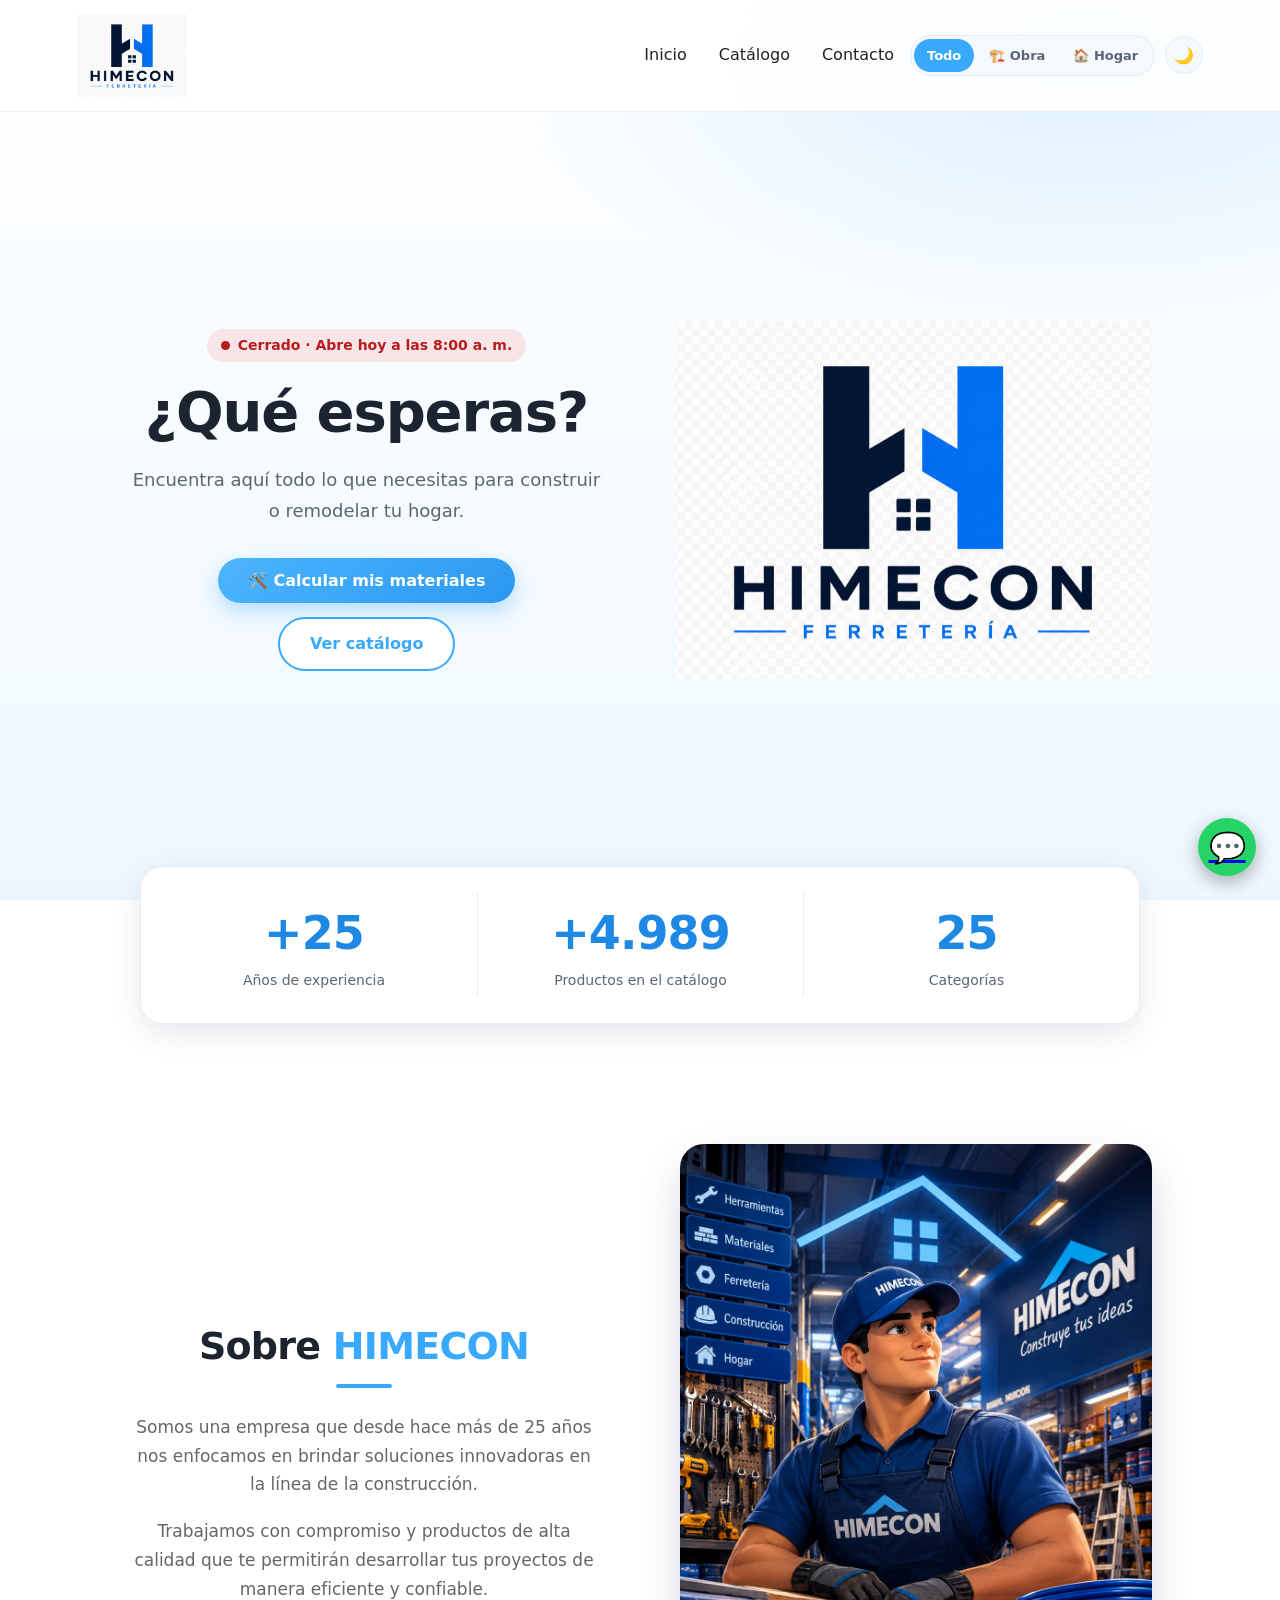
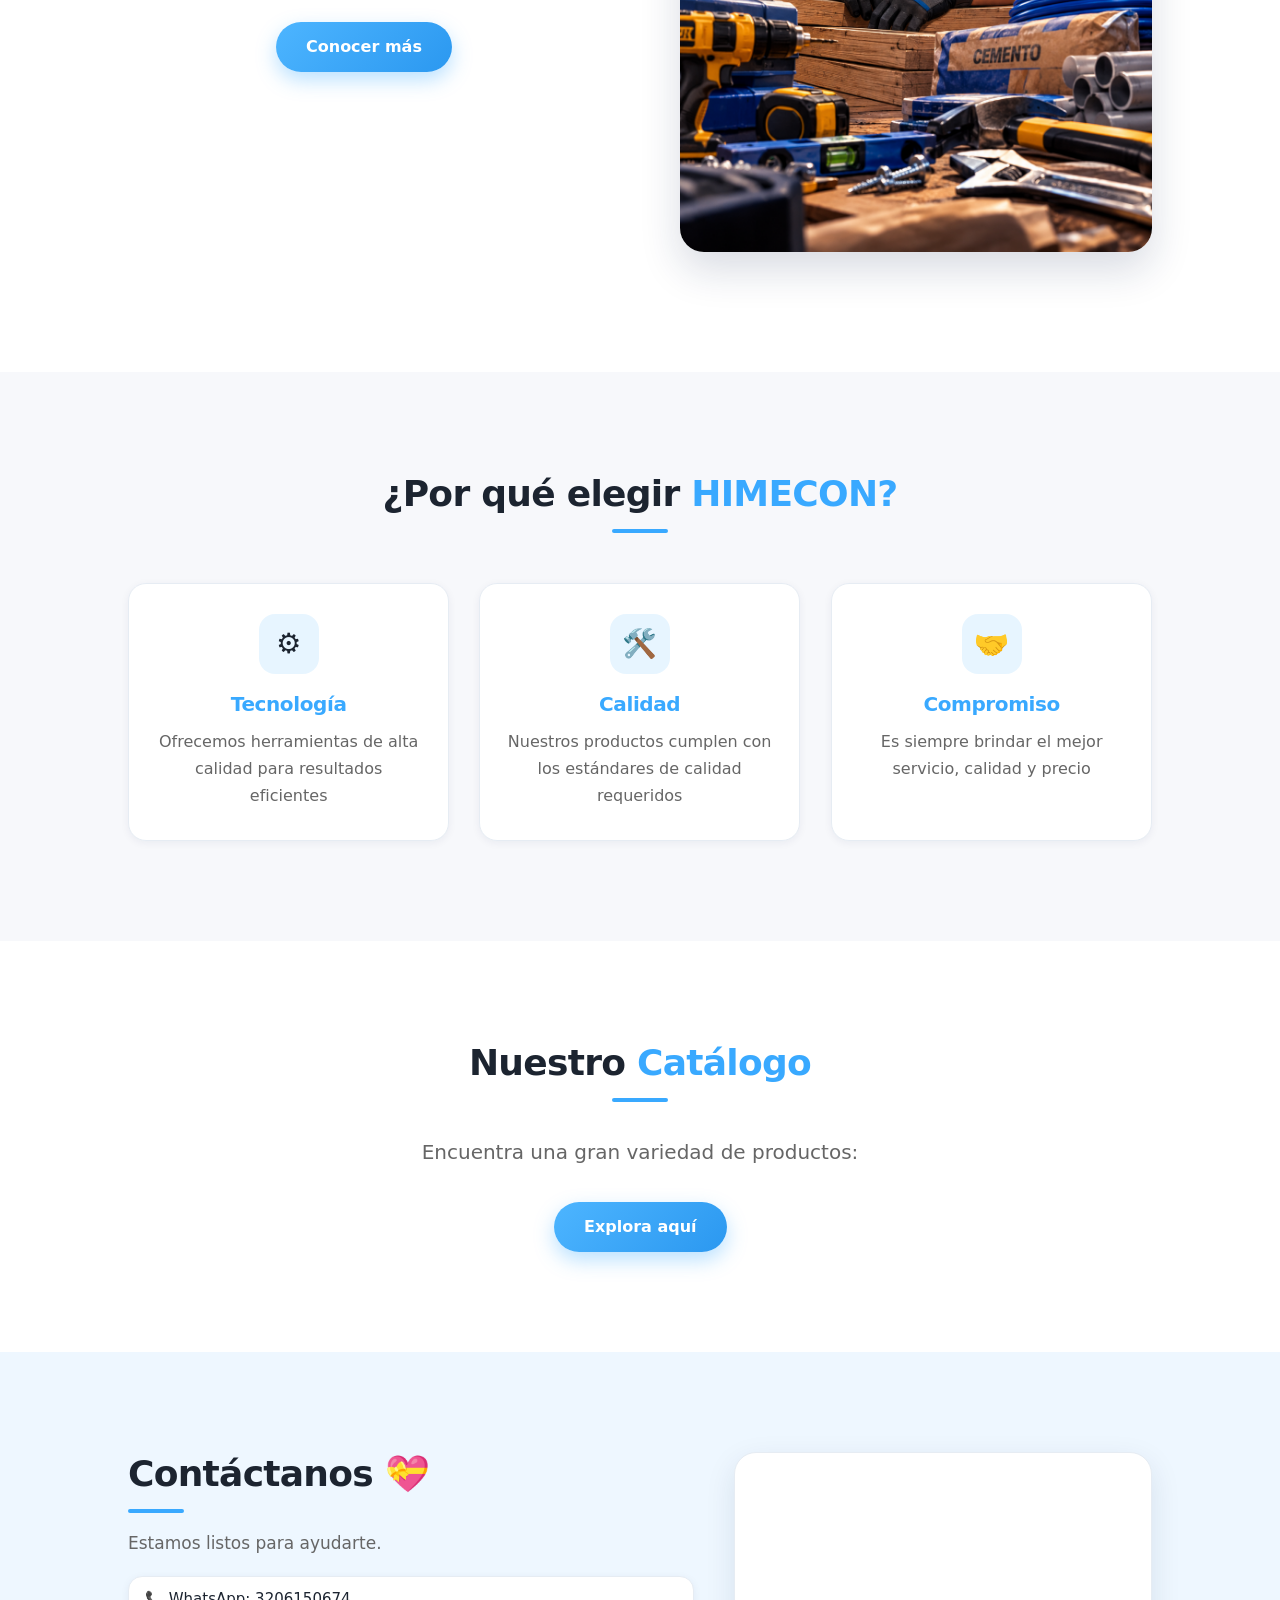
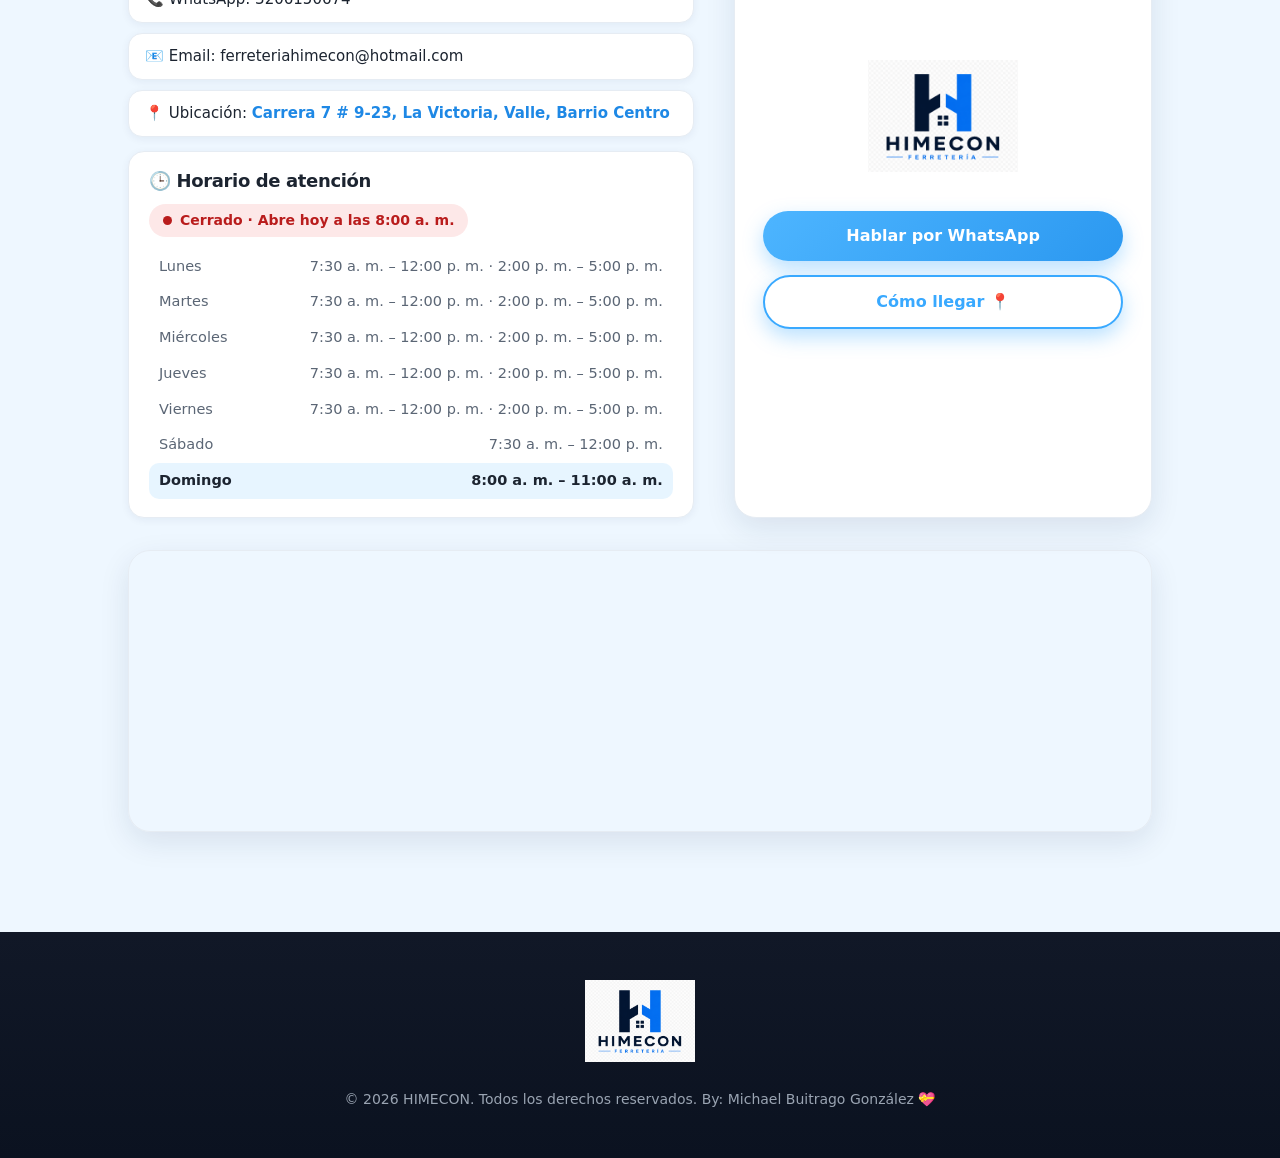
==== catalogo.html @ 0d3d93f0 "Mejoro diseño de la página" ====
<!DOCTYPE html>
<html lang="es">
<head>
    <meta charset="UTF-8">
    <meta name="google-site-verification" content="f373e4Lj6g157ytBm8yhft_cOaXy5yWJwNqvNQZ_hNY" />
    <meta name="viewport" content="width=device-width, initial-scale=1.0">
    <title>Catálogo | Himecon</title>
    <meta name="description" content="Encuentra todo para construir o remodelar tu hogar. Ferretería Himecon, La Victoria, Valle del Cauca.">
    <meta name="theme-color" content="#39A9FF">
    <meta property="og:type" content="website">
    <meta property="og:site_name" content="Ferretería Himecon">
    <meta property="og:locale" content="es_CO">
    <meta property="og:title" content="Catálogo | Himecon">
    <meta property="og:description" content="Encuentra todo para construir o remodelar tu hogar. Ferretería Himecon, La Victoria, Valle del Cauca.">
    <meta property="og:url" content="https://michaelbuitragogonzalez-cpu.github.io/FerreteriaHimecon/catalogo.html">
    <meta property="og:image" content="https://michaelbuitragogonzalez-cpu.github.io/FerreteriaHimecon/img/logo.png">
    <meta property="og:image:alt" content="Logo de Ferretería Himecon">
    <meta name="twitter:card" content="summary">

    <!-- Datos para Google: qué eres y dónde quedas -->
    <script type="application/ld+json">
    {
      "@context": "https://schema.org",
      "@type": "HardwareStore",
      "name": "Ferretería Himecon",
      "url": "https://michaelbuitragogonzalez-cpu.github.io/FerreteriaHimecon/",
      "image": "https://michaelbuitragogonzalez-cpu.github.io/FerreteriaHimecon/img/logo.png",
      "telephone": "+573206150674",
      "email": "ferreteriahimecon@hotmail.com",
      "address": {
        "@type": "PostalAddress",
        "streetAddress": "Carrera 7 # 9-23, Barrio Centro",
        "addressLocality": "La Victoria",
        "addressRegion": "Valle del Cauca",
        "addressCountry": "CO"
      }
    }
    </script>
    <link rel="icon" type="image/png" href="img/logo.png">
    <link rel="stylesheet" href="css/style.css">
    <link rel="stylesheet" href="css/extras.css">
</head>

<body>

<!-- ===========================
     NAVBAR
=========================== -->
<header>
    <nav>
        <div class="logo">
            <img src="img/logo.png" alt="Logo Himecon">
        </div>

        <ul>
            <li><a href="index.html">Inicio</a></li>
            <li><a href="productos.html">Catálogo</a></li>
            <li><a href="#contacto">Contacto</a></li>
        </ul>
        <button id="boton-modo-oscuro" onclick="toggleModoOscuro()" aria-label="Cambiar a modo oscuro" type="button">🌙</button>
    </nav>
</header>

<!-- ===========================
     HERO
=========================== -->
<section class="hero">
    <div class="hero-text">
        <div class="estado-tienda" data-estado-tienda></div>
        <h1>¿Qué esperas?</h1>

        <p>Encuentra aquí todo lo que necesitas para construir o remodelar tu hogar.</p>

        <div class="hero-acciones">
            <button type="button" class="boton" data-abrir-calculadora>🛠️ Calcular mis materiales</button>
            <a href="productos.html" class="boton boton-secundario">Ver catálogo</a>
        </div>
    </div>

    <div class="hero-image">
        <img src="img/logo.png" alt="Himecon">
    </div>
</section>

<!-- ===========================
     NÚMEROS (suben solos al llegar a esta parte)
=========================== -->
<section class="estadisticas" aria-label="Himecon en cifras">
    <div class="estadisticas-contenido">
        <div class="stat">
            <span class="stat-numero" data-target="25" data-prefijo="+">+25</span>
            <span class="stat-texto">Años de experiencia</span>
        </div>
        <div class="stat">
            <span class="stat-numero" data-target="5000" data-prefijo="+">+</span>
            <span class="stat-texto">Productos en el catálogo</span>
        </div>
        <div class="stat">
            <span class="stat-numero" data-target="25">25</span>
            <span class="stat-texto">Categorías</span>
        </div>
    </div>
</section>

<!-- ===========================
     QUIENES SOMOS
=========================== -->
<section class="nosotros" id="nosotros">
    <div class="nosotros-contenido">
        <div class="nosotros-texto">
            <h2>Sobre <span>HIMECON</span></h2>

            <p>Somos una empresa que desde hace más de 25 años nos enfocamos en brindar soluciones innovadoras en la línea de la construcción.</p>

            <p>Trabajamos con compromiso y productos de alta calidad que te permitirán desarrollar tus proyectos de manera eficiente y confiable.</p>

            <a href="#contacto" class="boton">Conocer más</a>
        </div>

        <div class="nosotros-imagen">
            <img src="img/principal.png" alt="Himecon">
        </div>
    </div>
</section>

<!-- ===========================
     BENEFICIOS
=========================== -->
<section class="beneficios" id="beneficios">
    <h2>¿Por qué elegir <span>HIMECON?</span></h2>

    <div class="cards">
        <div class="card">
            <div class="icono">⚙️</div>
            <h3>Tecnología</h3>
            <p>Ofrecemos herramientas de alta calidad para resultados eficientes</p>
        </div>

        <div class="card">
            <div class="icono">🛠️</div>
            <h3>Calidad</h3>
            <p>Nuestros productos cumplen con los estándares de calidad requeridos</p>
        </div>

        <div class="card">
            <div class="icono">🤝</div>
            <h3>Compromiso</h3>
            <p>Es siempre brindar el mejor servicio, calidad y precio</p>
        </div>
    </div>
</section>

<!-- ===========================
     CATALOGO
=========================== -->
<section class="catalogo" id="catalogo">
    <h2>Nuestro <span>Catálogo</span></h2>

    <p style="text-align:center; font-size:20px; color:#666;">
        Encuentra una gran variedad de productos:
    </p>

    <div style="text-align:center; margin-top:35px;">
        <a href="productos.html" class="boton">Explora aquí</a>
    </div>
</section>

<!-- ===========================
     CONTACTO
=========================== -->
<section class="contacto" id="contacto">
    <div class="contacto-contenido">
        <div class="contacto-texto">
            <h2>Contáctanos 💝</h2>

            <p>Estamos listos para ayudarte.</p>

            <div class="datos">
                <p>📞 WhatsApp: 3206150674</p>
                <p>📧 Email: ferreteriahimecon@hotmail.com</p>
                <p>
                    📍 Ubicación:
                    <a href="https://www.google.com/maps/search/?api=1&query=Carrera+7+%239-23+La+Victoria+Valle+del+Cauca" target="_blank">
                        Carrera 7 # 9-23, La Victoria, Valle, Barrio Centro
                    </a>
                </p>
            </div>

            <!-- Horario de atención (las horas se editan en script.js, arriba del todo) -->
            <div class="horario-contacto">
                <h3>🕒 Horario de atención</h3>
                <div class="estado-tienda" data-estado-tienda></div>
                <ul id="horario-lista" class="horario-lista"></ul>
            </div>

            <!-- Mapa (más pequeño/sutil) -->
            <div class="contacto-visual">
                <div class="mapa-contenedor">
                    <iframe
                        src="https://www.google.com/maps?q=Carrera+7+%239-23+La+Victoria+Valle+del+Cauca&output=embed"
                        loading="lazy"
                        referrerpolicy="no-referrer-when-downgrade"
                        allowfullscreen>
                    </iframe>
                </div>
            </div>
        </div>

        <div class="contacto-boton">
            <img src="img/logo.png" alt="Ferretería Himecon" class="contacto-imagen-relleno">
            <a href="https://wa.me/573206150674" class="boton" target="_blank">Hablar por WhatsApp</a>
            <a href="https://www.google.com/maps/search/?api=1&query=Carrera+7+%239-23+La+Victoria+Valle+del+Cauca" class="boton boton-secundario" target="_blank">Cómo llegar 📍</a>
        </div>
    </div> 
</section>

<!-- ===========================
     FOOTER
=========================== -->
<footer>
    <img src="img/logo.png" alt="Logo Himecon">
    <p>© 2026 HIMECON. Todos los derechos reservados. By: Michael Buitrago González 💝</p>
</footer>

<!-- Botón flotante de WhatsApp -->
<a href="https://wa.me/573206150674" class="whatsapp-flotante" target="_blank" aria-label="Escríbenos por WhatsApp">
    <img src="img/whatsapp.png" alt="WhatsApp" onerror="this.style.display='none'; this.parentElement.innerHTML='💬';">
</a>

<script src="script.js" defer></script>
<script src="extras.js" defer></script>

</body>
</html>
---- css/style.css ----
/* =========================================================
   HIMECON - STYLE.CSS (SISTEMA INTEGRADO Y RESPONSIVO OPTIMIZADO)
   ========================================================= */

* {
    margin: 0;
    padding: 0;
    box-sizing: border-box;
}

html {
    scroll-behavior: smooth;
}

body {
    font-family: system-ui, -apple-system, "Segoe UI", Roboto, Arial, sans-serif;
    -webkit-text-size-adjust: 100%;
    color: #222;
    background: white;
    overflow-x: hidden;
}

/* Variables de animación global */
:root {
    --transicion-rebote: all 0.5s cubic-bezier(0.34, 1.56, 0.64, 1);
    --transicion-salida: all 0.3s cubic-bezier(0.25, 1, 0.5, 1);
}

/* Animaciones de Flote Continuo */
@keyframes flotarSuave {
    0%, 100% { transform: translateY(0); }
    50% { transform: translateY(-6px); }
}

@keyframes flotarInverso {
    0%, 100% { transform: translateY(-4px); }
    50% { transform: translateY(2px); }
}

@keyframes aparecer {
    from {
        opacity: 0;
        transform: translateY(40px);
    }
    to {
        opacity: 1;
        transform: translateY(0);
    }
}

/* ---------------------------------------------------------
   NAVBAR
   --------------------------------------------------------- */
header {
    position: fixed;
    top: 0;
    left: 0;
    width: 100%;
    background: white;
    padding: 20px 80px;
    border-bottom: 1px solid #eee;
    z-index: 1000;
    transition: var(--transicion-salida);
}

nav {
    display: flex;
    justify-content: space-between;
    align-items: center;
}

.logo {
    display: flex;
    align-items: center;
}

.logo img {
    width: 130px;
    height: auto;
    animation: flotarSuave 5s ease-in-out infinite;
    transition: var(--transicion-rebote);
    transform-origin: center;
    will-change: transform;
}

.logo img:hover {
    animation-play-state: paused;
    transform: scale(1.2) rotate(5deg);
}

nav ul {
    display: flex;
    gap: 45px;
    list-style: none;
}

nav a {
    position: relative;
    display: inline-block;
    text-decoration: none;
    color: #222;
    font-size: 17px;
    animation: flotarInverso 4.5s ease-in-out infinite;
    transition: var(--transicion-rebote);
}

nav a:hover {
    animation-play-state: paused;
    transform: translateY(-7px) scale(1.1);
    color: #39A9FF !important;
}

nav a::after {
    content: "";
    position: absolute;
    left: 50%;
    bottom: -7px;
    width: 0;
    height: 3px;
    background: #39A9FF;
    border-radius: 10px;
    transform: translateX(-50%);
    transition: var(--transicion-rebote);
}

nav a:hover::after {
    width: 100%;
}

nav ul li:nth-child(1) a { animation-delay: 0s; }
nav ul li:nth-child(2) a { animation-delay: 0.3s; }
nav ul li:nth-child(3) a { animation-delay: 0.6s; }

/* ---------------------------------------------------------
   HERO
   --------------------------------------------------------- */
.hero {
    min-height: 100vh;
    display: flex;
    justify-content: space-between;
    align-items: center;
    padding: 180px 10% 80px;
    gap: 70px;
    background: linear-gradient(#fff, #eef7ff);
}

.hero-text {
    flex: 1;
}

.hero-text h1 {
    font-size: 44px;
    margin-bottom: 20px;
    line-height: 1.2;
    animation: flotarSuave 5.5s ease-in-out infinite;
}

.hero-text p {
    font-size: 18px;
    color: #666;
    line-height: 1.7;
    margin-bottom: 32px;
    max-width: 620px;
    animation: flotarInverso 6s ease-in-out infinite;
}

.hero-image {
    flex: 1;
    display: flex;
    justify-content: center;
    align-items: center;
}

.hero-image img {
    width: 100%;
    max-width: 550px;
    display: block;
    animation: flotarSuave 5s ease-in-out infinite;
    transition: var(--transicion-rebote);
    will-change: transform;
}

.hero-image img:hover {
    animation-play-state: paused;
    transform: scale(1.08) translateY(-15px) rotate(-2deg);
}

/* ---------------------------------------------------------
   BOTONES
   --------------------------------------------------------- */
.boton {
    display: inline-block;
    text-decoration: none;
    background: #39A9FF;
    color: white;
    padding: 14px 36px;
    border-radius: 50px;
    font-size: 17px;
    font-weight: bold;
    animation: flotarSuave 4s ease-in-out infinite;
    transition: var(--transicion-rebote);
    will-change: transform, box-shadow;
}

.boton:hover {
    animation-play-state: paused;
    transform: translateY(-10px) scale(1.12);
    box-shadow: 0 20px 35px rgba(57, 169, 255, 0.45);
}

.boton:active {
    transform: scale(0.92);
}

/* ---------------------------------------------------------
   QUIENES SOMOS (NOSOTROS)
   --------------------------------------------------------- */
.nosotros {
    padding: 120px 10%;
}

.nosotros-contenido {
    display: flex;
    align-items: center;
    justify-content: space-between;
    gap: 80px;
}

.nosotros-texto {
    flex: 1;
    animation: flotarSuave 5.5s ease-in-out infinite;
    transition: var(--transicion-rebote);
}

.nosotros-texto:hover {
    animation-play-state: paused;
    transform: translateX(10px);
}

.nosotros-texto h2 {
    font-size: 38px;
    margin-bottom: 25px;
}

.nosotros-texto h2 span {
    color: #39A9FF;
}

.nosotros-texto p {
    color: #666;
    font-size: 17px;
    line-height: 1.7;
    margin-bottom: 18px;
    animation: flotarInverso 5s ease-in-out infinite;
}

.nosotros-imagen {
    flex: 1;
    display: flex;
    justify-content: center;
}

.nosotros-imagen img {
    width: 100%;
    max-width: 500px;
    border-radius: 25px;
    box-shadow: 0 20px 40px rgba(0,0,0,.12);
    animation: flotarSuave 6s ease-in-out infinite;
    transition: var(--transicion-rebote);
}

.nosotros-imagen img:hover {
    animation-play-state: paused;
    transform: scale(1.05) rotate(2deg);
}

/* ---------------------------------------------------------
   BENEFICIOS
   --------------------------------------------------------- */
.beneficios {
    padding: 100px 10%;
    text-align: center;
    background: #f7f8fb;
}

.beneficios h2 {
    font-size: 36px;
    margin-bottom: 50px;
    display: inline-block;
    animation: flotarSuave 4.5s ease-in-out infinite;
    transition: var(--transicion-rebote);
    transform-origin: center;
}

.beneficios h2:hover {
    animation-play-state: paused;
    transform: scale(1.1) skewX(-6deg);
}

.beneficios h2 span, .catalogo h2 span {
    color: #39A9FF;
}

.cards {
    display: flex;
    justify-content: center;
    flex-wrap: wrap;
    gap: 30px;
}

.card {
    width: 290px;
    padding: 32px 26px;
    background: white;
    border-radius: 22px;
    box-shadow: 0 15px 35px rgba(0,0,0,.08);
    animation: flotarSuave 5s ease-in-out infinite;
    transition: var(--transicion-rebote);
    will-change: transform, box-shadow;
}

.card p, .card h3 {
    animation: flotarInverso 4.5s ease-in-out infinite;
}

.card:hover, .card:hover p, .card:hover h3 {
    animation-play-state: paused;
}

.card:hover {
    transform: translateY(-25px) scale(1.06);
    box-shadow: 0 30px 50px rgba(57,169,255,.2);
}

.card:nth-child(1) { animation-delay: 0s; }
.card:nth-child(2) { animation-delay: 0.7s; }
.card:nth-child(3) { animation-delay: 1.4s; }

.icono {
    font-size: 42px;
    margin-bottom: 16px;
    display: inline-block;
    animation: flotarInverso 4s ease-in-out infinite;
    transition: var(--transicion-rebote);
}

.icono:hover {
    animation-play-state: paused;
    transform: scale(1.3) rotate(360deg);
}

.card h3 {
    color: #39A9FF;
    font-size: 22px;
    margin-bottom: 12px;
}

.card p {
    color: #666;
    line-height: 1.7;
}

/* ---------------------------------------------------------
   CATALOGO / PAGINA PRODUCTOS
   --------------------------------------------------------- */
.catalogo, .pagina-productos {
    padding: 100px 10%;
}

.pagina-productos {
    padding-top: 160px;
    padding-bottom: 80px;
    min-height: 100vh;
    background: #f7f8fb;
}

.catalogo h2, .pagina-productos h1 {
    text-align: center;
    font-size: 36px;
    margin-bottom: 35px;
}

.pagina-productos h1 {
    font-size: 42px;
    margin-bottom: 16px;
}

.subtitulo {
    text-align: center;
    color: #666;
    font-size: 17px;
    margin-bottom: 35px;
}

#buscador {
    width: 100%;
    max-width: 600px;
    margin: auto;
    display: block;
    padding: 14px;
    border: none;
    border-radius: 50px;
    box-shadow: 0 10px 25px rgba(0,0,0,.08);
    font-size: 16px;
    transition: var(--transicion-rebote);
}

.pagina-productos #buscador {
    max-width: 700px;
    margin-bottom: 40px;
}

#buscador:focus {
    outline: none;
    transform: translateY(-6px) scale(1.04);
    box-shadow: 0 20px 40px rgba(57, 169, 255, 0.3);
}

#productos {
    margin-top: 60px;
    display: grid;
    /* Ancho máximo para que en pantallas grandes no se estiren en 7-8 columnas apretadas:
       máximo ~4 columnas de tarjetas más grandes y espaciosas, centradas */
    max-width: 1300px;
    margin-left: auto;
    margin-right: auto;
    grid-template-columns: repeat(auto-fit, minmax(260px, 1fr));
    gap: 30px;
    justify-content: center;
}



.producto {
    background: white;
    padding: 15px; /* Más compacto */
    border-radius: 22px;
    text-align: center;
    box-shadow: 0 15px 35px rgba(0,0,0,.08);
    animation: flotarSuave 6s ease-in-out infinite;
    transition: var(--transicion-rebote);
    will-change: transform, box-shadow;
}

.producto img {
    width: 100%;
    height: 130px; /* Imagen más pequeña para dar el efecto de alejamiento */
    object-fit: contain;
    margin-bottom: 12px;
    transition: var(--transicion-rebote);
}

.producto h3 {
    font-size: 16px; /* Texto adaptado al nuevo tamaño */
    margin-bottom: 8px;
}

.producto p {
    font-size: 13px; /* Texto adaptado al nuevo tamaño */
    color: #666;
    margin-bottom: 15px;
    line-height: 1.5;
}

.producto .precio-producto {
    color: #39A9FF;
    font-size: 16px;
    font-weight: bold;
    margin-bottom: 8px;
    display: inline-block;
    transition: var(--transicion-rebote);
}

.producto .boton {
    font-size: 12px;
    padding: 10px 20px;
}

/* Ajuste automático para pantallas medianas (tablets) y móviles */
@media (max-width: 1200px) {
    #productos { grid-template-columns: repeat(4, 1fr); }
}
@media (max-width: 992px) {
    #productos { grid-template-columns: repeat(3, 1fr); }
}


/* Filtros de categorías */
.categorias, .subcategorias, .subsubcategorias {
    display: flex;
    justify-content: center;
    flex-wrap: wrap;
    gap: 20px;
    margin-bottom: 50px;
}

/* Botón "🔍 Filtros ▾" que muestra/oculta todos los filtros (en computador y celular) */
#boton-filtros {
    display: block;
    width: 100%;
    max-width: 700px;
    margin: 18px auto 20px;
    padding: 14px;
    border: none;
    border-radius: 50px;
    background: #39A9FF;
    color: white;
    font-size: 15px;
    font-weight: bold;
    cursor: pointer;
}

/* Cuando el panel está oculto, desaparecen categorías, subcategorías y tipos */
#panel-filtros.panel-filtros-oculto {
    display: none;
}


.subcategorias, .subsubcategorias {
    margin-top: -30px;
}

.subsubcategorias {
    gap: 10px;
}

.categorias button, .subcategorias button, .subsubcategorias button {
    border: none;
    background: #39A9FF;
    color: white;
    padding: 12px 26px;
    border-radius: 50px;
    font-size: 15px;
    cursor: pointer;
    transition: var(--transicion-rebote);
}

.categorias button:hover {
    transform: translateY(-5px);
    box-shadow: 0 10px 25px rgba(57,169,255,.3);
}

.subcategorias button {
    border: 2px solid #39A9FF;
    background: white;
    color: #39A9FF;
    padding: 8px 18px;
    font-size: 14px;
}

.subcategorias button:hover {
    background: #39A9FF;
    color: white;
}

.subsubcategorias button {
    border: 1px solid #999;
    background: #f0f0f0;
    color: #444;
    padding: 7px 18px;
    font-size: 13px;
}

.subsubcategorias button:hover {
    background: #39A9FF;
    border-color: #39A9FF;
    color: white;
}

/* Individual de Producto */
.producto {
    background: white;
    padding: 20px;
border-radius: 22px;
text-align: center;
box-shadow: 0 15px 35px rgba(0,0,0,.08);
animation: flotarSuave 6s ease-in-out infinite;
transition: var(--transicion-rebote);
will-change: transform, box-shadow;
}

.producto h3, .producto p {
    animation: flotarInverso 5.5s ease-in-out infinite;
}

.producto:hover, .producto:hover h3, .producto:hover p {
    animation-play-state: paused;
}

.producto:hover {
    transform: translateY(-20px) scale(1.05);
    box-shadow: 0 35px 60px rgba(0, 0, 0, 0.22);
}

.producto img {
    width: 100%;
    height: 190px;
    object-fit: contain;
    margin-bottom: 16px;
    transition: var(--transicion-rebote);
}

.producto:hover img {
    transform: scale(1.15) rotate(1deg);
}

.producto h3 {
    font-size: 20px;
    margin-bottom: 12px;
}

.producto p {
    color: #666;
    margin-bottom: 20px;
    line-height: 1.6;
}

.producto .precio-producto {
    color: #39A9FF;
    font-size: 19px;
    font-weight: bold;
    margin-bottom: 8px;
    display: inline-block;
    transition: var(--transicion-rebote);
}

.producto:hover .precio-producto {
    transform: scale(1.25);
}

.producto .boton {
    font-size: 14px;
    padding: 12px 30px;
}

.producto:nth-child(1) { animation-delay: 0s; }
.producto:nth-child(2) { animation-delay: 0.4s; }
.producto:nth-child(3) { animation-delay: 0.8s; }

/* ---------------------------------------------------------
   BIENVENIDA
   --------------------------------------------------------- */
.inicio {
    min-height: 100vh;
    display: flex;
    justify-content: center;
    align-items: center;
    background: linear-gradient(135deg,#eef8ff,#fff);
}

.pantalla {
    text-align: center;
    animation: aparecer .8s;
}

.logo-grande {
    width: clamp(220px, 19vw, 320px);
    margin-bottom: 28px;
}

.pantalla h1 {
    font-size: clamp(42px, 4.8vw, 72px);
    margin-bottom: 20px;
}

.pantalla p {
    font-size: clamp(18px, 1.5vw, 26px);
    color: #666;
    margin-bottom: 40px;
}

.pantalla .boton {
    font-size: clamp(16px, 1.2vw, 22px);
    padding: 16px 48px;
}

/* ---------------------------------------------------------
   CONTACTO
   --------------------------------------------------------- */
.contacto {
    padding: 100px 10%;
    background: #eef7ff;
}

.contacto-contenido {
    display: flex;
    justify-content: space-between;
    align-items: stretch;
    gap: 50px;
}

.contacto-texto {
    text-align: left !important;
    display: flex;
    flex-direction: column;
    align-items: flex-start;
    flex: 1;
    position: relative;
}

.contacto-texto h2 {
    font-size: 36px;
    margin-bottom: 16px;
}

.contacto-texto p {
    font-size: 17px;
    color: #666;
    line-height: 1.7;
}

.datos {
    margin-top: 10px;
}

.contacto-boton {
    display: flex;
    flex-direction: column;
    align-items: stretch;
    justify-content: flex-start;
    gap: 14px;
    min-width: 220px;
}

/* ---------------------------------------------------------
   FOOTER
   --------------------------------------------------------- */
footer {
    background: #111;
    color: white;
    padding: 40px;
    text-align: center;
}

footer img {
    width: 120px;
    margin-bottom: 20px;
}

footer p {
    color: #aaa;
}

/* =========================================================
   HIMECON - CAMBIO DE PALETA MUY SUAVE
   No modifica el diseño ni las animaciones existentes.
   Solo hace que los tonos azules cambien lentamente.
   ========================================================= */

@property --himecon-hue {
    syntax: "<angle>";
    inherits: true;
    initial-value: 0deg;
}

/* Movimiento extremadamente lento del tono */
:root {
    --himecon-hue: 0deg;

    animation: himeconCambioPaleta 45s ease-in-out infinite;
}

@keyframes himeconCambioPaleta {

    0% {
        --himecon-hue: 0deg;
    }

    20% {
        --himecon-hue: 18deg;
    }

    40% {
        --himecon-hue: 35deg;
    }

    60% {
        --himecon-hue: 55deg;
    }

    80% {
        --himecon-hue: 25deg;
    }

    100% {
        --himecon-hue: 0deg;
    }
}


/* Elementos azules principales */
.boton,
.categorias button,
.subcategoria,
.subsubcategoria,
.card h3,
.nosotros-texto h2 span,
.beneficios h2 span,
.catalogo h2 span,
.producto .precio-producto,
nav a::after {
    filter: hue-rotate(var(--himecon-hue));
}
.contador-productos {
    text-align: center;
    font-size: 16px;
    color: #666;
    margin-bottom: 20px;
    font-weight: 500;
}
#cantidad-productos {
    color: #39A9FF;
    font-weight: bold;
}
/* Estilos para la barra inteligente */
#barra-filtros {
    position: fixed;
    top: 0;
    left: 0;
    width: 100%;
    z-index: 1000;
    background-color: #ffffff; /* Color de fondo para que no se trasluzcan los productos por detrás */
    padding: 10px 0;
    transition: transform 0.3s ease-in-out; /* Animación suave al ocultarse/mostrarse */
    box-shadow: 0 4px 10px rgba(0, 0, 0, 0.08); /* Sombrita para darle profundidad */
}



/* ===========================================================
   BOTÓN FLOTANTE DE WHATSAPP (todas las páginas)
=========================================================== */
.whatsapp-flotante {
    position: fixed;
    bottom: 24px;
    right: 24px;
    width: 58px;
    height: 58px;
    background: #25D366;
    border-radius: 50%;
    display: flex;
    align-items: center;
    justify-content: center;
    font-size: 30px;
    box-shadow: 0 6px 18px rgba(0,0,0,0.3);
    z-index: 999;
    transition: transform 0.25s ease;
}
.whatsapp-flotante:hover {
    transform: scale(1.1);
}
.whatsapp-flotante img {
    width: 34px;
    height: 34px;
}

/* ===========================================================
   BOTÓN "SUBIR ARRIBA" (solo productos.html)
=========================================================== */
#boton-subir {
    position: fixed;
    bottom: 24px;
    right: 92px;
    width: 46px;
    height: 46px;
    border: none;
    border-radius: 50%;
    background: #222;
    color: white;
    font-size: 20px;
    cursor: pointer;
    box-shadow: 0 6px 16px rgba(0,0,0,0.25);
    z-index: 998;
}

/* ===========================================================
   PEDIDO (lista de productos seleccionados por el cliente)
=========================================================== */
#boton-pedido {
    position: fixed;
    bottom: 24px;
    left: 24px;
    touch-action: none; /* para que el arrastre funcione bien en celular */
    cursor: grab;
    user-select: none;
    padding: 14px 22px;
    border: none;
    border-radius: 50px;
    background: #39A9FF;
    color: white;
    font-weight: bold;
    font-size: 15px;
    cursor: pointer;
    box-shadow: 0 6px 18px rgba(0,0,0,0.25);
    z-index: 999;
    display: none; /* aparece por JS cuando hay al menos 1 producto */
}
#contador-pedido {
    background: white;
    color: #39A9FF;
    border-radius: 50%;
    padding: 2px 8px;
    margin-left: 6px;
    font-weight: bold;
}

#panel-pedido {
    display: none;
    position: fixed;
    bottom: 90px;
    left: 24px;
    width: 320px;
    max-width: calc(100vw - 48px);
    max-height: 60vh;
    background: white;
    border-radius: 16px;
    box-shadow: 0 10px 35px rgba(0,0,0,0.3);
    z-index: 1000;
    flex-direction: column;
    overflow: hidden;
}
#panel-pedido.panel-pedido-abierto {
    display: flex;
}
#panel-pedido-cabecera {
    display: flex;
    justify-content: space-between;
    align-items: center;
    padding: 14px 18px;
    background: #39A9FF;
    color: white;
}
#panel-pedido-cabecera h3 {
    margin: 0;
    font-size: 16px;
}
#panel-pedido-cabecera button {
    background: none;
    border: none;
    color: white;
    font-size: 18px;
    cursor: pointer;
}
#panel-pedido-lista {
    padding: 10px 18px;
    overflow-y: auto;
    flex: 1;
}
.item-pedido {
    display: flex;
    justify-content: space-between;
    align-items: center;
    gap: 8px;
    padding: 8px 0;
    border-bottom: 1px solid #eee;
    font-size: 14px;
}
.item-pedido button {
    background: none;
    border: none;
    color: #d33;
    font-size: 16px;
    cursor: pointer;
    flex-shrink: 0;
}
#panel-pedido-acciones {
    display: flex;
    gap: 10px;
    padding: 14px 18px;
    border-top: 1px solid #eee;
}
#boton-vaciar-pedido {
    background: #eee;
    color: #333;
    border: none;
    border-radius: 50px;
    padding: 10px 16px;
    font-size: 13px;
    cursor: pointer;
}
#boton-enviar-pedido {
    flex: 1;
    text-align: center;
    background: #25D366;
    font-size: 14px;
    padding: 10px 16px;
}

/* Botón "Agregar al pedido" dentro de cada tarjeta de producto */
.producto .boton-agregar-pedido {
    display: block;
    width: 100%;
    margin-top: 8px;
    padding: 8px;
    border: 2px solid #39A9FF;
    border-radius: 50px;
    background: white;
    color: #39A9FF;
    font-size: 13px;
    font-weight: bold;
    cursor: pointer;
}
.producto .boton-agregar-pedido.agregado {
    background: #39A9FF;
    color: white;
}


/* Texto de ayuda flotante sobre el botón de filtros */
#tip-filtros {
    text-align: center;
    max-width: 500px;
    margin: 8px auto 0;
    font-size: 13px;
    color: #39A9FF;
    font-weight: bold;
    animation: rebotarTip 1.6s ease-in-out infinite;
}
#tip-filtros.tip-filtros-oculto {
    display: none;
}
@keyframes rebotarTip {
    0%, 100% { transform: translateY(0); opacity: 1; }
    50% { transform: translateY(-4px); opacity: 0.7; }
}

/* ===========================================================
   BOTÓN DE MODO OSCURO (en el menú de catalogo.html y productos.html)
=========================================================== */
#boton-modo-oscuro {
    background: none;
    border: 2px solid currentColor;
    border-radius: 50%;
    width: 38px;
    height: 38px;
    font-size: 16px;
    cursor: pointer;
    margin-left: 10px;
}

/* ===========================================================
   MODO OSCURO
   Se activa agregando la clase "modo-oscuro" al <body> (JS + localStorage)
=========================================================== */
body.modo-oscuro {
    background: #121212;
    color: #e6e6e6;
}
body.modo-oscuro header,
body.modo-oscuro footer {
    background: #1a1a1a;
    color: #e6e6e6;
}
body.modo-oscuro .nosotros,
body.modo-oscuro .beneficios,
body.modo-oscuro .catalogo,
body.modo-oscuro .contacto,
body.modo-oscuro .pagina-productos {
    background: #121212;
    color: #e6e6e6;
}
body.modo-oscuro .card,
body.modo-oscuro .producto,
body.modo-oscuro #panel-pedido,
body.modo-oscuro #panel-filtros {
    background: #1e1e1e;
    color: #e6e6e6;
    border-color: #333;
}
body.modo-oscuro .producto h3,
body.modo-oscuro .producto p,
body.modo-oscuro .card h3,
body.modo-oscuro .card p,
body.modo-oscuro .nosotros-texto p,
body.modo-oscuro .contacto-texto p,
body.modo-oscuro .datos p {
    color: #e6e6e6;
}
body.modo-oscuro input,
body.modo-oscuro .categorias button,
body.modo-oscuro .subcategorias button,
body.modo-oscuro .subsubcategorias button {
    background: #262626;
    color: #e6e6e6;
    border: 1px solid #3a3a3a;
}
body.modo-oscuro .item-pedido {
    border-color: #333;
}
body.modo-oscuro .pantalla {
    background: #121212;
    color: #e6e6e6;
}

/* ===========================================================
   CATEGORÍAS Y SUBCATEGORÍAS COLAPSABLES (para que en celular
   no se vea un mar de botones desordenado)
=========================================================== */
#boton-mas-categorias, #boton-mas-subcategorias {
    display: none; /* en computador se ven todas de una vez */
    margin: 6px auto 14px;
    padding: 8px 18px;
    border: 1px solid #39A9FF;
    border-radius: 50px;
    background: white;
    color: #39A9FF;
    font-size: 13px;
    font-weight: bold;
    cursor: pointer;
}


/* Mientras se está arrastrando el botón del pedido */
#boton-pedido.arrastrando {
    cursor: grabbing;
    opacity: 0.85;
    transition: none !important;
}


/* =========================================================
   HIMECON - ESTILO MODERNO Y PROFESIONAL (PC + celular)
   Va ANTES del bloque celular para que el celular lo ajuste.
   ========================================================= */
:root {
    --azul: #39A9FF;
    --azul-osc: #1e88e5;
    --texto: #1c2430;
    --gris: #5b6675;
    --borde: #e6ecf3;
    --fondo-suave: #f5f8fc;
    --radio: 18px;
    --sombra-sm: 0 2px 8px rgba(20,40,80,.06);
    --sombra-md: 0 10px 30px rgba(20,40,80,.10);
    --sombra-lg: 0 18px 40px rgba(20,40,80,.16);
}

/* ---- Base: tipografia y accesibilidad ---- */
body { color: var(--texto); line-height: 1.5; -webkit-font-smoothing: antialiased; }
h1, h2, h3 { letter-spacing: -0.02em; line-height: 1.2; }
section[id] { scroll-margin-top: 90px; }
:focus-visible { outline: 3px solid rgba(57,169,255,.55); outline-offset: 2px; }

/* ---- Flotado se mantiene; al pasar el mouse se detiene y se ve el efecto de elevar ---- */
.card:hover, .producto:hover, .boton:hover { animation: none; }

/* ---- Encabezado tipo cristal ---- */
header {
    background: rgba(255,255,255,.88);
    -webkit-backdrop-filter: blur(14px);
    backdrop-filter: blur(14px);
    padding: 14px 6%;
}
header.scrolled { box-shadow: var(--sombra-md); }
.logo img { width: 110px; }
.logo img:hover { transform: scale(1.06); }
nav ul { gap: 32px; margin-left: auto; margin-right: 16px; }
nav a { font-size: 16px; font-weight: 500; transition: color .2s ease; }
nav a:hover { transform: none; }
nav a::after { height: 2px; bottom: -6px; transition: width .25s ease; }
#boton-modo-oscuro {
    display: grid;
    place-items: center;
    margin-left: 0;
    border: 1px solid var(--borde);
    background: var(--fondo-suave);
    transition: border-color .2s ease, transform .2s ease;
}
#boton-modo-oscuro:hover { border-color: var(--azul); transform: rotate(15deg); }
body.modo-oscuro #boton-modo-oscuro { background: #262626; border-color: #3a3a3a; }
body.modo-oscuro header { border-color: #2a2a2a; }

/* ---- Botones ---- */
.boton {
    background: linear-gradient(135deg, #4db5ff, #2b98f0);
    padding: 13px 30px;
    font-size: 16px;
    font-weight: 600;
    box-shadow: 0 8px 20px rgba(57,169,255,.35);
    transition: transform .2s ease, box-shadow .2s ease;
}
.boton:hover { transform: translateY(-2px); box-shadow: 0 12px 26px rgba(57,169,255,.45); }
.boton:active { transform: scale(.97); }

/* ---- Inicio (hero de catalogo.html y bienvenida de index.html) ---- */
.hero {
    background:
        radial-gradient(1000px 480px at 85% 5%, rgba(57,169,255,.18), transparent 60%),
        linear-gradient(#fff, #eef7ff);
}
.hero-text h1 { font-size: clamp(34px, 4.6vw, 56px); font-weight: 800; }
.hero-text p { color: var(--gris); }
.inicio {
    background:
        radial-gradient(900px 500px at 12% 8%, rgba(57,169,255,.18), transparent 60%),
        radial-gradient(800px 500px at 92% 92%, rgba(57,169,255,.14), transparent 60%),
        linear-gradient(135deg, #eef8ff, #fff);
}
.pantalla { padding: 24px; }
.pantalla h1 { font-size: clamp(32px, 4.8vw, 64px); font-weight: 800; }
.logo-grande { filter: drop-shadow(0 12px 24px rgba(20,40,80,.15)); }

/* ---- Titulos con detalle azul ---- */
.beneficios h2::after, .catalogo h2::after, .pagina-productos h1::after {
    content: "";
    display: block;
    width: 56px;
    height: 4px;
    border-radius: 4px;
    background: var(--azul);
    margin: 14px auto 0;
}
.nosotros-texto h2::after, .contacto-texto h2::after {
    content: "";
    display: block;
    width: 56px;
    height: 4px;
    border-radius: 4px;
    background: var(--azul);
    margin: 14px auto 0;
}
.pagina-productos h1 { font-weight: 800; }
.nosotros-texto h2 { font-size: clamp(28px, 3vw, 38px); font-weight: 800; }
.nosotros-texto:hover { transform: none; }
.nosotros-imagen img { border-radius: 24px; box-shadow: var(--sombra-lg); }
.nosotros-imagen img:hover { transform: scale(1.02); }

/* ---- Tarjetas de beneficios ---- */
.card {
    width: auto;
    flex: 1 1 280px;
    max-width: 340px;
    padding: 30px 26px;
    border: 1px solid var(--borde);
    border-radius: var(--radio);
    text-align: center;
    box-shadow: var(--sombra-sm);
    transition: transform .25s ease, box-shadow .25s ease;
}
.card:hover { transform: translateY(-6px); box-shadow: var(--sombra-md); }
.icono {
    width: 60px;
    height: 60px;
    display: grid;
    place-items: center;
    font-size: 28px;
    margin: 0 auto 18px;
    background: rgba(57,169,255,.12);
    border-radius: 16px;
}
.icono:hover { transform: none; }
.card h3 { font-size: 20px; }

/* ---- Contacto: datos en tarjetitas ---- */
.contacto-texto h2::after { margin: 14px 0 0; }
.datos { display: grid; gap: 10px; margin-top: 18px; width: 100%; max-width: 520px; }
.datos p {
    background: #fff;
    border: 1px solid var(--borde);
    border-radius: 14px;
    padding: 12px 16px;
    font-size: 15px;
    line-height: 1.4;
    text-align: left;
    color: var(--texto);
    box-shadow: var(--sombra-sm);
    overflow-wrap: anywhere;
}
body.modo-oscuro .datos p { background: #1e1e1e; border-color: #333; }

/* ---- Buscador con lupa ---- */
#buscador {
    padding: 15px 20px 15px 50px;
    border: 1px solid var(--borde);
    box-shadow: var(--sombra-sm);
    background: #fff url("data:image/svg+xml,%3Csvg xmlns='http://www.w3.org/2000/svg' viewBox='0 0 24 24' fill='none' stroke='%2394a3b8' stroke-width='2' stroke-linecap='round'%3E%3Ccircle cx='11' cy='11' r='7'/%3E%3Cpath d='M20 20l-3.5-3.5'/%3E%3C/svg%3E") no-repeat 18px center / 20px;
    transition: box-shadow .2s ease, border-color .2s ease;
}
#buscador:focus {
    transform: none;
    border-color: var(--azul);
    box-shadow: 0 0 0 4px rgba(57,169,255,.18);
}
body.modo-oscuro #buscador { background-color: #262626; border-color: #3a3a3a; color: #e6e6e6; }

/* ---- Boton de filtros y panel ---- */
#boton-filtros {
    background: #fff;
    color: var(--azul-osc);
    border: 1.5px solid var(--azul);
    border-radius: 14px;
    box-shadow: var(--sombra-sm);
    transition: background .2s ease, color .2s ease;
}
#boton-filtros:hover { background: var(--azul); color: #fff; }
body.modo-oscuro #boton-filtros { background: #1e1e1e; color: var(--azul); }
body.modo-oscuro #boton-filtros:hover { background: var(--azul); color: #fff; }

#panel-filtros {
    max-width: 1100px;
    margin: 0 auto 32px;
    padding: 22px;
    background: #fff;
    border: 1px solid var(--borde);
    border-radius: 20px;
    box-shadow: var(--sombra-sm);
}
.categorias, .subcategorias, .subsubcategorias { gap: 10px; margin-bottom: 16px; }
.subcategorias, .subsubcategorias { margin-top: 0; }
#panel-filtros > :last-child { margin-bottom: 0; }

/* ---- Chips de filtros (con estado activo) ---- */
.categorias button, .subcategorias button, .subsubcategorias button {
    background: #fff;
    color: var(--texto);
    border: 1px solid var(--borde);
    box-shadow: var(--sombra-sm);
    font-weight: 500;
    padding: 9px 18px;
    font-size: 14px;
    transition: background .2s ease, color .2s ease, border-color .2s ease;
}
/* Cada nivel con su propio color para distinguirlos bien */
.categorias button {
    background: #e6f3ff;
    border: 1.5px solid #a9d4fa;
    color: #1769b3;
    font-weight: 600;
}
.subcategorias button {
    background: #fff;
    border: 1.5px solid var(--azul);
    color: var(--azul-osc);
    font-weight: 600;
}
.subsubcategorias button {
    background: #eef1f5;
    border: 1.5px solid #c5cdd8;
    color: #3d4856;
    font-weight: 600;
}
.categorias button:hover {
    transform: none;
    background: #d3eaff;
    border-color: var(--azul);
    box-shadow: 0 4px 12px rgba(57,169,255,.25);
}
.subcategorias button:hover {
    transform: none;
    background: #eaf5ff;
    box-shadow: 0 4px 12px rgba(57,169,255,.25);
}
.subsubcategorias button:hover {
    transform: none;
    background: #e1e6ed;
    border-color: #9aa6b5;
}
.categorias button.activo, .subcategorias button.activo, .subsubcategorias button.activo {
    background: var(--azul);
    border-color: var(--azul);
    color: #fff;
    font-weight: 700;
    box-shadow: 0 6px 16px rgba(57,169,255,.4);
}
body.modo-oscuro .categorias button.activo,
body.modo-oscuro .subcategorias button.activo,
body.modo-oscuro .subsubcategorias button.activo {
    background: var(--azul);
    border-color: var(--azul);
    color: #fff;
}

/* Chips en modo oscuro */
body.modo-oscuro .categorias button { background: #1f3346; border: 1.5px solid #2f5b82; color: #9fd2ff; }
body.modo-oscuro .subcategorias button { background: #1e1e1e; border: 1.5px solid var(--azul); color: #7cc4ff; }
body.modo-oscuro .subsubcategorias button { background: #2a2a2a; border: 1.5px solid #4a4a4a; color: #ddd; }

/* ---- Cuadricula y tarjetas de producto ---- */
#productos {
    grid-template-columns: repeat(auto-fill, minmax(230px, 1fr));
    gap: 22px;
    margin-top: 30px;
}
.producto {
    display: flex;
    flex-direction: column;
    padding: 14px;
    border: 1px solid var(--borde);
    border-radius: var(--radio);
    text-align: center;
    box-shadow: var(--sombra-sm);
    transition: transform .25s ease, box-shadow .25s ease, border-color .25s ease;
}
.producto:hover {
    transform: translateY(-6px);
    box-shadow: var(--sombra-lg);
    border-color: rgba(57,169,255,.5);
}
.producto img {
    height: 180px;
    padding: 10px;
    margin-bottom: 14px;
    background: var(--fondo-suave);
    border-radius: 12px;
    transition: transform .3s ease;
}
.producto:hover img { transform: scale(1.04); }
body.modo-oscuro .producto img { background: #2a2a2a; }
.producto h3 {
    font-size: 16px;
    line-height: 1.3;
    min-height: 2.6em;
    margin-bottom: 6px;
    display: -webkit-box;
    -webkit-line-clamp: 2;
    line-clamp: 2;
    -webkit-box-orient: vertical;
    overflow: hidden;
}
.producto .precio-producto {
    display: block;
    font-size: 20px;
    font-weight: 800;
    margin-bottom: 6px;
}
.producto:hover .precio-producto { transform: none; }
.producto p:not(.precio-producto) {
    flex: 1;
    font-size: 13px;
    line-height: 1.5;
    color: var(--gris);
    margin-bottom: 14px;
    display: -webkit-box;
    -webkit-line-clamp: 3;
    line-clamp: 3;
    -webkit-box-orient: vertical;
    overflow: hidden;
}
/* El boton de WhatsApp en verde: se reconoce al instante */
.producto .boton {
    display: block;
    width: 100%;
    text-align: center;
    font-size: 14px;
    padding: 11px 16px;
    background: linear-gradient(135deg, #2fdc78, #1fbf5f);
    box-shadow: 0 6px 16px rgba(37,211,102,.3);
    filter: none;
}
.producto .boton:hover { box-shadow: 0 10px 22px rgba(37,211,102,.4); }
.producto .boton-agregar-pedido {
    margin-top: 8px;
    padding: 10px;
    transition: background .2s ease, color .2s ease;
}
.producto .boton-agregar-pedido:hover { background: rgba(57,169,255,.1); }
.producto .boton-agregar-pedido.agregado:hover { background: var(--azul-osc); }

/* ---- Pedido ---- */
#boton-pedido { background: linear-gradient(135deg, #4db5ff, #2b98f0); }
#panel-pedido { border-radius: 20px; border: 1px solid var(--borde); }
#panel-pedido-cabecera { background: linear-gradient(135deg, #4db5ff, #2b98f0); }

/* ---- Pie de pagina ---- */
footer { background: linear-gradient(180deg, #111827, #0b1220); padding: 48px 24px; }
footer img { width: 110px; }
footer p { font-size: 14px; color: #9aa4b2; }

/* ---- Modo oscuro: partes que faltaban ---- */
body.modo-oscuro .hero {
    background:
        radial-gradient(1000px 480px at 85% 5%, rgba(57,169,255,.12), transparent 60%),
        linear-gradient(#121212, #161c26);
}
body.modo-oscuro .hero-text p,
body.modo-oscuro .subtitulo,
body.modo-oscuro .contador-productos,
body.modo-oscuro .pantalla p { color: #b5bcc6; }

/* ---- Todo el texto centrado ---- */
.hero-text, .nosotros-texto { text-align: center; }
.hero-text p { margin-left: auto; margin-right: auto; }

/* ---- Respeta a quien pide menos movimiento ---- */
@media (prefers-reduced-motion: reduce) {
    *, *::before, *::after {
        animation: none !important;
        transition-duration: .01ms !important;
        scroll-behavior: auto !important;
    }
}

/* =========================================================
   HIMECON - VERSION CELULAR (todo lo movil vive SOLO aqui)
   ========================================================= */
/* Barra de filtros en modo oscuro */
body.modo-oscuro #barra-filtros { background: #1a1a1a; }
body.modo-oscuro .producto .boton-agregar-pedido:not(.agregado) { background: #1e1e1e; }

@media (max-width: 768px) {

    /* ---- Paleta fija en celular (el flotado se mantiene) ---- */
    :root { animation: none; }
    /* Sin efectos "hover" pegados al tocar */
    .logo img:hover, nav a:hover, .hero-image img:hover, .nosotros-texto:hover,
    .nosotros-imagen img:hover, .beneficios h2:hover, .card:hover, .icono:hover,
    .producto:hover, .producto:hover img, .producto:hover .precio-producto,
    .boton:hover, #buscador:focus {
        transform: none;
    }
    .boton:hover { box-shadow: none; }

    /* ---- Encabezado compacto en una sola fila ---- */
    header { position: relative; padding: 10px 16px; }
    header nav { padding: 0; }
    nav {
        flex-direction: row;
        flex-wrap: wrap;
        justify-content: space-between;
        align-items: center;
        gap: 8px 12px;
    }
    .logo img { width: 84px; }
    nav ul { gap: 14px; flex-wrap: wrap; justify-content: flex-end; align-items: center; }
    nav a { font-size: 14px; }
    nav a::after { display: none; }

    /* ---- Inicio ---- */
    .hero {
        flex-direction: column;
        min-height: auto;
        padding: 32px 20px 40px;
        gap: 24px;
        text-align: center;
    }
    .hero-text h1 { font-size: 28px; margin-bottom: 12px; }
    .hero-text p { font-size: 15px; line-height: 1.6; margin: 0 auto 22px; }
    .hero-image img { max-width: 240px; }

    /* ---- Secciones ---- */
    .nosotros, .beneficios, .catalogo, .contacto {
        padding: 44px 20px;
        scroll-margin-top: 10px;
    }
    .nosotros-contenido, .contacto-contenido {
        flex-direction: column;
        gap: 24px;
        text-align: center;
    }
    .nosotros-texto h2, .beneficios h2, .catalogo h2, .contacto-texto h2 {
        font-size: 24px;
        margin-bottom: 18px;
    }
    .nosotros-texto p, .contacto-texto p { font-size: 15px; line-height: 1.6; }
    .nosotros-imagen img { max-width: 100%; border-radius: 18px; }

    /* ---- Tarjetas de beneficios ---- */
    .cards { flex-direction: column; align-items: stretch; gap: 14px; }
    .card {
        width: 100%;
        max-width: none;
        padding: 20px 18px;
        border-radius: 18px;
        text-align: center;
        box-shadow: 0 6px 18px rgba(0,0,0,.06);
    }
    .icono { width: 52px; height: 52px; font-size: 26px; margin-bottom: 12px; }
    .card h3 { font-size: 18px; margin-bottom: 8px; }
    .card p { font-size: 14px; line-height: 1.55; }

    /* ---- Contacto ---- */
    .nosotros-texto h2::after { margin-left: auto; margin-right: auto; }
    .datos p { font-size: 14px; padding: 10px 12px; }
    .contacto-texto { align-items: flex-start; text-align: left !important; width: 100%; }
    .contacto-boton { align-self: flex-start; margin: 0; }

    /* ---- Pagina de productos / catalogo ---- */
    .pagina-productos { padding: 130px 8px 90px; }
    .pagina-productos h1 { font-size: 24px; margin-bottom: 8px; }
    .subtitulo { font-size: 13px; margin-bottom: 14px; }
    #buscador, .buscador {
        font-size: 15px;
        padding: 12px 16px 12px 46px;
        box-shadow: var(--sombra-sm);
    }
    .pagina-productos #buscador { margin-bottom: 14px; }
    #boton-filtros { margin: 12px auto; padding: 12px; font-size: 14px; }
    .contador-productos { font-size: 13px; margin-bottom: 12px; }

    /* Filtros: fila de "chips" que se desliza con el dedo */
    .categorias, .subcategorias, .subsubcategorias {
        flex-direction: row;
        flex-wrap: nowrap;
        justify-content: flex-start;
        overflow-x: auto;
        overflow-y: hidden;
        max-height: none;
        gap: 8px;
        margin: 0 0 10px;
        padding: 2px 2px 6px;
        text-align: left;
        -webkit-overflow-scrolling: touch;
        scrollbar-width: none;
    }
    .categorias::-webkit-scrollbar,
    .subcategorias::-webkit-scrollbar,
    .subsubcategorias::-webkit-scrollbar { display: none; }
    .categorias button, .subcategorias button, .subsubcategorias button {
        flex: 0 0 auto;
        width: auto;
        white-space: nowrap;
        padding: 8px 16px;
        font-size: 13px;
    }
    .subcategorias button { padding: 6px 14px; font-size: 12.5px; }
    .subsubcategorias button { padding: 5px 12px; font-size: 12px; }
    #boton-mas-categorias, #boton-mas-subcategorias { display: none !important; }

    #panel-filtros { padding: 12px 10px; margin-bottom: 16px; border-radius: 16px; }
    .categorias button, .subcategorias button, .subsubcategorias button { box-shadow: none; }

    /* Cuadricula: 2 columnas para ver mas productos de una vez */
    #productos {
        display: grid;
        grid-template-columns: repeat(2, minmax(0, 1fr));
        gap: 10px;
        width: 100%;
        max-width: 100%;
        margin: 16px 0 0;
        padding: 0;
    }

    /* Tarjeta de producto: compacta, con toda la informacion visible */
    .producto {
        display: flex;
        flex-direction: column;
        width: auto;
        min-width: 0;
        margin: 0;
        padding: 10px;
        border-radius: 16px;
        text-align: center;
        border: 1px solid #eef1f6;
        box-shadow: 0 4px 14px rgba(0,0,0,.06);
    }
    .producto img {
        width: 100%;
        height: 120px;
        object-fit: contain;
        background: #f7f8fb;
        border-radius: 10px;
        padding: 6px;
        margin-bottom: 8px;
    }
    .producto h3 {
        font-size: 13.5px;
        line-height: 1.25;
        min-height: 2.5em;
        margin: 0 0 4px;
        display: -webkit-box;
        -webkit-line-clamp: 2;
        line-clamp: 2;
        -webkit-box-orient: vertical;
        overflow: hidden;
    }
    .producto p:not(.precio-producto) {
        flex: 1;
        font-size: 11.5px;
        line-height: 1.35;
        margin: 0 0 8px;
        display: -webkit-box;
        -webkit-line-clamp: 3;
        line-clamp: 3;
        -webkit-box-orient: vertical;
        overflow: hidden;
    }
    .producto .precio-producto {
        display: block;
        font-size: 16px;
        margin: 0 0 4px;
        padding: 0;
    }
    .producto .boton {
        display: block;
        width: 100%;
        margin: 0;
        padding: 9px 4px;
        font-size: 12px;
        text-align: center;
    }
    .producto .boton-agregar-pedido { margin-top: 6px; padding: 8px 4px; font-size: 12px; }
    body.modo-oscuro .producto { border-color: #333; }
    body.modo-oscuro .producto img { background: #2a2a2a; }

    /* ---- Botones flotantes y pie de pagina ---- */
    .whatsapp-flotante { width: 50px; height: 50px; bottom: 18px; right: 18px; }
    #boton-subir { bottom: 18px; right: 78px; width: 40px; height: 40px; }
    #boton-pedido { bottom: 18px; left: 18px; padding: 12px 18px; font-size: 13px; }
    #panel-pedido { bottom: 78px; left: 18px; width: calc(100vw - 36px); }
    footer { padding: 30px 20px 90px; }
    footer img { width: 100px; margin-bottom: 14px; }
}

/* Celulares muy angostos: 1 columna solo por debajo de 340px */
@media (max-width: 340px) {
    #productos { grid-template-columns: 1fr; }
}

/* Botón secundario (ej: "Cómo llegar" junto al de WhatsApp) */
.boton-secundario {
    background: white;
    color: #39A9FF;
    border: 2px solid #39A9FF;
}

/* Mapa de Google, más discreto */
.contacto-visual {
    margin-top: 20px;
    width: 100%;
    max-width: 320px;
}
.mapa-contenedor {
    border-radius: 14px;
    overflow: hidden;
    box-shadow: 0 8px 20px rgba(0,0,0,.08);
    opacity: 0.9;
}
.mapa-contenedor iframe {
    width: 100%;
    height: 130px;
    border: 0;
    display: block;
    filter: grayscale(0.4);
}
body.modo-oscuro .mapa-contenedor {
    filter: grayscale(0.3) invert(0.92) contrast(0.9);
}

/* Imagen de relleno arriba de los botones de contacto: mediana y centrada */
.contacto-imagen-relleno {
    width: 190px;
    height: 190px;
    align-self: center;
    object-fit: contain;
    border-radius: 14px;
    background: white;
    box-shadow: 0 8px 20px rgba(0,0,0,.08);
    padding: 20px;
    margin: 0 auto 14px;
}
body.modo-oscuro .contacto-imagen-relleno {
    background: #1e1e1e;
}

/* ===========================================================
   VISTA PREVIA DE IMAGEN (lightbox) al tocar la foto del producto
=========================================================== */
.producto img {
    cursor: zoom-in;
}
#lightbox-imagen {
    display: none;
    position: fixed;
    inset: 0;
    background: rgba(0,0,0,0.85);
    z-index: 2000;
    align-items: center;
    justify-content: center;
    padding: 30px;
}
#lightbox-imagen.lightbox-abierto {
    display: flex;
}
#lightbox-imagen img {
    max-width: 90vw;
    max-height: 85vh;
    border-radius: 12px;
    box-shadow: 0 20px 60px rgba(0,0,0,0.5);
}
#lightbox-imagen .lightbox-cerrar {
    position: absolute;
    top: 20px;
    right: 30px;
    background: white;
    color: #222;
    border: none;
    border-radius: 50%;
    width: 42px;
    height: 42px;
    font-size: 20px;
    cursor: pointer;
}

@media (max-width: 768px) {
    .contacto-visual {
        max-width: 100%;
    }
    .mapa-contenedor iframe {
        height: 160px;
    }
    .contacto-boton {
        min-width: 0;
    }
    .contacto-imagen-relleno {
        width: 130px;
        height: 130px;
    }
}

/* =========================================================
   HIMECON - CONTACTO ORGANIZADO (solo CSS, mismo contenido)
   Arriba: título, texto y datos a la izquierda / tarjeta de
   acciones (logo + botones) a la derecha.
   Abajo: mapa ancho.
   ========================================================= */
.contacto-contenido {
    display: grid;
    grid-template-columns: 1.15fr .85fr;
    grid-template-areas:
        "titulo  acciones"
        "texto   acciones"
        "datos   acciones"
        "mapa    mapa";
    column-gap: 40px;
    row-gap: 0;
    align-items: start;
    max-width: 1100px;
    margin: 0 auto;
    text-align: left;
}
/* El bloque de texto "se abre" para que sus piezas se acomoden en la cuadrícula */
.contacto-texto { display: contents; }
.contacto-texto h2 { grid-area: titulo; }
.contacto-texto > p { grid-area: texto; margin-bottom: 4px; }
.contacto-contenido .datos { grid-area: datos; max-width: none; margin-top: 14px; }
.datos p a { color: var(--azul-osc); font-weight: 600; text-decoration: none; }
.datos p a:hover { text-decoration: underline; }

/* Tarjeta de acciones: logo + botones */
.contacto-boton {
    grid-area: acciones;
    align-self: stretch;
    justify-content: center;
    gap: 14px;
    min-width: 0;
    padding: 28px;
    background: #fff;
    border: 1px solid var(--borde);
    border-radius: 22px;
    box-shadow: var(--sombra-md);
}
.contacto-boton .contacto-imagen-relleno {
    width: 150px;
    height: 150px;
    margin: 0 auto 6px;
    padding: 0;
    background: transparent;
    box-shadow: none;
    border-radius: 0;
}
.contacto-boton .boton { display: block; width: 100%; text-align: center; }
body.modo-oscuro .contacto-boton { background: #1e1e1e; border-color: #333; }
body.modo-oscuro .contacto-boton .contacto-imagen-relleno { background: transparent; }
body.modo-oscuro .boton-secundario { background: transparent; }

/* Mapa: franja ancha al final */
.contacto-contenido .contacto-visual { grid-area: mapa; max-width: none; margin-top: 32px; }
.contacto-contenido .mapa-contenedor {
    border: 1px solid var(--borde);
    border-radius: 22px;
    box-shadow: var(--sombra-md);
    opacity: 1;
}
.contacto-contenido .mapa-contenedor iframe { height: 280px; filter: grayscale(.15); }
body.modo-oscuro .contacto-contenido .mapa-contenedor { border-color: #333; }

@media (max-width: 768px) {
    .contacto-contenido {
        grid-template-columns: 1fr;
        grid-template-areas:
            "titulo"
            "texto"
            "datos"
            "acciones"
            "mapa";
        gap: 0;
        max-width: 100%;
        text-align: left;
    }
    .contacto-boton { align-self: stretch; margin: 20px 0 0; padding: 20px; }
    .contacto-boton .contacto-imagen-relleno { width: 100px; height: 100px; }
    .contacto-contenido .contacto-visual { margin-top: 20px; }
    .contacto-contenido .mapa-contenedor { border-radius: 18px; }
    .contacto-contenido .mapa-contenedor iframe { height: 220px; }
}

/* =========================================================
   HIMECON - "ABIERTO AHORA", HORARIO Y NUMEROS
   ========================================================= */

/* ---- Pastilla Abierto / Cerrado ---- */
.estado-tienda {
    display: flex;
    width: fit-content;
    align-items: center;
    gap: 8px;
    margin: 0 auto 16px;
    padding: 6px 14px;
    border-radius: 50px;
    font-size: 14px;
    font-weight: 600;
}
.estado-tienda:empty { display: none; }
.estado-tienda::before { content: ""; width: 9px; height: 9px; border-radius: 50%; background: currentColor; }
.estado-tienda.abierto { background: rgba(34,197,94,.14); color: #15803d; }
.estado-tienda.abierto::before { animation: pulsoAbierto 1.8s ease-out infinite; }
.estado-tienda.cerrado { background: rgba(239,68,68,.12); color: #b91c1c; }
@keyframes pulsoAbierto {
    0%   { box-shadow: 0 0 0 0 rgba(34,197,94,.55); }
    100% { box-shadow: 0 0 0 9px rgba(34,197,94,0); }
}
body.modo-oscuro .estado-tienda.abierto { background: rgba(34,197,94,.18); color: #4ade80; }
body.modo-oscuro .estado-tienda.cerrado { background: rgba(239,68,68,.18); color: #f87171; }

/* ---- Horario dentro de Contactanos ---- */
.contacto-contenido {
    grid-template-areas:
        "titulo   acciones"
        "texto    acciones"
        "datos    acciones"
        "horario  acciones"
        "mapa     mapa";
}
.horario-contacto {
    grid-area: horario;
    margin-top: 14px;
    padding: 18px 20px;
    background: #fff;
    border: 1px solid var(--borde);
    border-radius: 16px;
    box-shadow: var(--sombra-sm);
    text-align: left;
}
.horario-contacto h3 { font-size: 18px; margin-bottom: 12px; }
.horario-contacto .estado-tienda { margin: 0 0 12px; }
.horario-lista { list-style: none; margin: 0; padding: 0; }
.horario-lista li {
    display: flex;
    justify-content: space-between;
    gap: 12px;
    padding: 7px 10px;
    border-radius: 10px;
    font-size: 14.5px;
    color: var(--gris);
}
.horario-lista li.hoy { background: rgba(57,169,255,.12); color: var(--texto); font-weight: 700; }
.horario-lista li.cerrado-dia span:last-child { color: #b91c1c; }
body.modo-oscuro .horario-contacto { background: #1e1e1e; border-color: #333; }
body.modo-oscuro .horario-lista li { color: #b5bcc6; }
body.modo-oscuro .horario-lista li.hoy { color: #fff; }
body.modo-oscuro .horario-lista li.cerrado-dia span:last-child { color: #f87171; }

/* ---- Franja de numeros ---- */
.estadisticas { position: relative; z-index: 2; padding: 0 6%; margin-top: -34px; }
.estadisticas-contenido {
    display: grid;
    grid-template-columns: repeat(3, 1fr);
    max-width: 1000px;
    margin: 0 auto;
    padding: 26px 10px;
    background: #fff;
    border: 1px solid var(--borde);
    border-radius: 22px;
    box-shadow: var(--sombra-md);
}
.stat { padding: 6px 12px; text-align: center; }
.stat + .stat { border-left: 1px solid var(--borde); }
.stat-numero {
    display: block;
    font-size: clamp(28px, 4vw, 46px);
    font-weight: 800;
    letter-spacing: -0.02em;
    color: var(--azul-osc);
}
.stat-texto { display: block; margin-top: 2px; font-size: 14px; color: var(--gris); }
body.modo-oscuro .estadisticas-contenido { background: #1e1e1e; border-color: #333; }
body.modo-oscuro .stat + .stat { border-color: #333; }
body.modo-oscuro .stat-texto { color: #b5bcc6; }

@media (max-width: 768px) {
    /* 1. Contacto en vertical, sin que nada se salga de la pantalla */
    .contacto-contenido {
        display: flex;
        flex-direction: column;
        gap: 20px;
        width: 100%;
        max-width: 100%;
        min-width: 0;
    }
    .contacto-contenido > *,
    .contacto-texto > * {
        min-width: 0;
        max-width: 100%;
    }

    /* 2. Estadísticas: 3 columnas lado a lado que nunca se desbordan */
    .estadisticas {
        padding: 0 12px;
        margin-top: -20px;
    }
    .estadisticas-contenido {
        grid-template-columns: repeat(3, minmax(0, 1fr)); /* minmax(0) evita que se estire */
        gap: 0;
        width: 100%;
        padding: 16px 0;
        border-radius: 18px;
    }
    .stat {
        padding: 4px 6px;
        min-width: 0;
    }
    .stat + .stat {
        border-left: 1px solid var(--borde);
        border-top: none;
    }
    body.modo-oscuro .stat + .stat {
        border-left-color: #333;
        border-top-color: transparent;
    }
    .stat-numero {
        font-size: clamp(20px, 6.5vw, 28px);
        overflow-wrap: anywhere;
    }
    .stat-texto {
        font-size: 11.5px;
        line-height: 1.25;
        margin-top: 4px;
        overflow-wrap: anywhere;
        hyphens: auto;
    }

    /* 3. Horario: tarjeta ordenada; el texto largo se parte en vez de salirse */
    .horario-contacto {
        width: 100%;
        max-width: 100%;
        min-width: 0;
        margin-top: 0;
        padding: 16px 14px 10px;
        border-radius: 16px;
        overflow: hidden;
    }
    .horario-contacto h3 {
        font-size: 17px;
        margin-bottom: 10px;
    }
    .horario-contacto .estado-tienda {
        margin: 0 0 10px;
        font-size: 13px;
        padding: 5px 12px;
    }
    .horario-lista li {
        display: flex;
        align-items: flex-start;
        justify-content: space-between;
        gap: 12px;
        padding: 10px 8px;
        border-radius: 0;
        border-bottom: 1px solid var(--borde);
        font-size: 14px;
        line-height: 1.35;
    }
    .horario-lista li:last-child {
        border-bottom: none;
    }
    /* Día: a la izquierda, ancho según su texto */
    .horario-lista li span:first-child {
        flex: 0 0 auto;
        max-width: 42%;
        font-weight: 600;
        color: var(--texto);
        overflow-wrap: anywhere;
    }
    /* Hora: ocupa el resto, alineada a la derecha y puede partirse en 2 líneas */
    .horario-lista li span:last-child {
        flex: 1 1 0;
        min-width: 0;
        text-align: right;
        white-space: normal;
        overflow-wrap: anywhere;
        font-variant-numeric: tabular-nums;
    }
    .horario-lista li.hoy {
        border-radius: 10px;
        border-bottom-color: transparent;
        margin: 2px 0;
    }
    body.modo-oscuro .horario-lista li {
        border-bottom-color: #2f2f2f;
    }
    body.modo-oscuro .horario-lista li span:first-child {
        color: #e6e6e6;
    }
}

/* Celulares muy angostos */
@media (max-width: 360px) {
    .stat-texto { font-size: 10.5px; }
    .horario-lista li { font-size: 13px; gap: 8px; }
    /* En pantallas muy pequeñas: día arriba y hora debajo, todo a lo ancho */
    .horario-lista li { flex-direction: column; gap: 2px; }
    .horario-lista li span:first-child,
    .horario-lista li span:last-child { max-width: 100%; text-align: left; flex: none; }
}
---- css/extras.css ----
/* =========================================================
   HIMECON - EXTRAS (extras.css)
   Estilos de: calculadora de materiales, WhatsApp "Cotización
   Express" y Modo Obra. Va DESPUÉS de style.css.
   ========================================================= */

/* ---------------------------------------------------------
   Botones de acción del inicio (hero) y de productos
   --------------------------------------------------------- */
.hero-acciones {
    display: flex;
    flex-wrap: wrap;
    gap: 14px;
    justify-content: center;
}
button.boton {
    border: 0;
    font-family: inherit;
    cursor: pointer;
}
.hero-acciones .boton-secundario { box-shadow: none; }

.calc-banda { text-align: center; margin: 0 auto 22px; }
.calc-banda .boton { font-size: 15px; padding: 12px 26px; }

/* ---------------------------------------------------------
   MODO OBRA: interruptor en el menú
   --------------------------------------------------------- */
body.perfil-maestro { --perfil: #c2610a; --perfil-suave: rgba(194, 97, 10, .14); }
body.perfil-hogar   { --perfil: #0d8a7c; --perfil-suave: rgba(13, 138, 124, .14); }

.perfil-switch {
    display: inline-flex;
    padding: 3px;
    gap: 2px;
    margin-right: 10px;
    background: var(--fondo-suave, #f5f8fc);
    border: 1px solid var(--borde, #e6ecf3);
    border-radius: 50px;
}
.perfil-switch button {
    border: 0;
    background: transparent;
    color: var(--gris, #5b6675);
    font: inherit;
    font-size: 13px;
    font-weight: 600;
    padding: 7px 13px;
    border-radius: 50px;
    cursor: pointer;
    white-space: nowrap;
    transition: background .2s ease, color .2s ease;
}
.perfil-switch button:hover { color: var(--texto, #1c2430); }
.perfil-switch button.activo { background: #39A9FF; color: #fff; }
body.perfil-maestro .perfil-switch button.activo { background: var(--perfil); }
body.perfil-hogar .perfil-switch button.activo { background: var(--perfil); }

body.modo-oscuro .perfil-switch { background: #262626; border-color: #3a3a3a; }
body.modo-oscuro .perfil-switch button { color: #b5bcc6; }
body.modo-oscuro .perfil-switch button:hover { color: #fff; }

/* La página toma el color del modo */
body.perfil-maestro .hero,
body.perfil-hogar .hero {
    background:
        radial-gradient(1000px 480px at 85% 5%, var(--perfil-suave), transparent 60%),
        linear-gradient(#fff, #f6f8fb);
}
body.modo-oscuro.perfil-maestro .hero,
body.modo-oscuro.perfil-hogar .hero {
    background:
        radial-gradient(1000px 480px at 85% 5%, var(--perfil-suave), transparent 60%),
        linear-gradient(#121212, #161c26);
}
body.perfil-maestro header, body.perfil-hogar header { border-bottom: 2px solid var(--perfil); }

/* Atajos en el inicio */
.hero-atajos {
    display: flex;
    flex-wrap: wrap;
    gap: 8px;
    justify-content: center;
    align-items: center;
    margin-top: 22px;
    font-size: 14px;
    color: var(--gris, #5b6675);
}
.hero-atajos a {
    text-decoration: none;
    color: var(--perfil);
    border: 1.5px solid var(--perfil);
    background: #fff;
    border-radius: 50px;
    padding: 6px 14px;
    font-weight: 600;
    animation: none;
    transition: background .2s ease, color .2s ease;
}
.hero-atajos a:hover { background: var(--perfil); color: #fff; transform: none; }
.hero-atajos a::after { display: none; }
body.modo-oscuro .hero-atajos a { background: transparent; }
body.modo-oscuro .hero-atajos a:hover { background: var(--perfil); }

/* Atajos en la página de productos */
#atajos-perfil {
    display: flex;
    flex-wrap: wrap;
    gap: 8px;
    justify-content: center;
    align-items: center;
    max-width: 700px;
    margin: 0 auto 18px;
    font-size: 14px;
    font-weight: 600;
    color: var(--perfil);
}
#atajos-perfil button {
    border: 1.5px solid var(--perfil);
    background: #fff;
    color: var(--perfil);
    font: inherit;
    font-size: 13px;
    font-weight: 600;
    padding: 6px 14px;
    border-radius: 50px;
    cursor: pointer;
    transition: background .2s ease, color .2s ease;
}
#atajos-perfil button:hover { background: var(--perfil); color: #fff; }
body.modo-oscuro #atajos-perfil button { background: transparent; }
body.modo-oscuro #atajos-perfil button:hover { background: var(--perfil); color: #fff; }
#productos { scroll-margin-top: 90px; }

/* Tarjetas destacadas por el modo */
.producto.producto-destacado { position: relative; border-color: var(--perfil); }
.producto.producto-destacado::before {
    position: absolute;
    top: 8px;
    left: 8px;
    z-index: 1;
    padding: 3px 10px;
    border-radius: 50px;
    background: var(--perfil);
    color: #fff;
    font-size: 11px;
    font-weight: 700;
}
body.perfil-maestro .producto.producto-destacado::before { content: "Para obra"; }
body.perfil-hogar .producto.producto-destacado::before { content: "Para el hogar"; }

/* ---------------------------------------------------------
   WHATSAPP "COTIZACIÓN EXPRESS"
   El botón actual se mete dentro de .wa-cot y conserva su sitio.
   --------------------------------------------------------- */
.wa-cot {
    position: fixed;
    right: 24px;
    bottom: 24px;
    z-index: 999;
}
.wa-cot .whatsapp-flotante {
    position: static;
    transform: translate(var(--mx, 0px), calc(var(--my, 0px) + var(--nudge, 0px)));
    transition: transform .28s cubic-bezier(.2, .8, .3, 1.2), box-shadow .2s ease;
}
.wa-cot .whatsapp-flotante:hover {
    transform: translate(var(--mx, 0px), calc(var(--my, 0px) + var(--nudge, 0px))) scale(1.08);
}

.wa-menu {
    position: absolute;
    right: 0;
    bottom: calc(100% + 12px);
    width: 230px;
    padding: 14px;
    background: #fff;
    border: 1px solid var(--borde, #e6ecf3);
    border-radius: 18px;
    box-shadow: var(--sombra-lg, 0 18px 40px rgba(20, 40, 80, .16));
    opacity: 0;
    visibility: hidden;
    transform: translateY(8px) scale(.97);
    transform-origin: bottom right;
    transition: opacity .2s ease, transform .2s ease, visibility .2s;
}
.wa-cot.abierto .wa-menu { opacity: 1; visibility: visible; transform: none; }
/* Puente invisible para que el menú no se cierre al pasar del botón al menú */
.wa-menu::after { content: ""; position: absolute; left: 0; right: 0; top: 100%; height: 14px; }

.wa-menu-titulo { font-size: 14px; font-weight: 700; color: var(--texto, #1c2430); margin-bottom: 10px; }
.wa-menu-opciones { display: grid; gap: 8px; }
.wa-menu-opciones a {
    display: block;
    text-align: center;
    text-decoration: none;
    padding: 10px 12px;
    border-radius: 12px;
    background: #e8f9ef;
    color: #14803f;
    font-size: 14px;
    font-weight: 600;
    transition: background .2s ease, color .2s ease;
}
.wa-menu-opciones a:hover { background: #25D366; color: #fff; }
.wa-menu-opciones a.wa-otra { background: transparent; border: 1px solid var(--borde, #e6ecf3); color: var(--gris, #5b6675); }
.wa-menu-opciones a.wa-otra:hover { background: #f1f4f8; color: var(--texto, #1c2430); }

body.modo-oscuro .wa-menu { background: #1e1e1e; border-color: #333; }
body.modo-oscuro .wa-menu-titulo { color: #e6e6e6; }
body.modo-oscuro .wa-menu-opciones a { background: rgba(37, 211, 102, .15); color: #6ee79f; }
body.modo-oscuro .wa-menu-opciones a:hover { background: #25D366; color: #fff; }
body.modo-oscuro .wa-menu-opciones a.wa-otra { background: transparent; border-color: #3a3a3a; color: #b5bcc6; }

@media (max-width: 768px) {
    .wa-cot { right: 18px; bottom: 18px; }
}

/* ---------------------------------------------------------
   CALCULADORA DE MATERIALES (ventana flotante)
   --------------------------------------------------------- */
body.calc-bloquea { overflow: hidden; }

.calc-overlay {
    position: fixed;
    inset: 0;
    z-index: 3000;
    display: none;
    align-items: center;
    justify-content: center;
    padding: 12px;
    background: rgba(12, 22, 40, .55);
}
.calc-overlay.abierto { display: flex; }

.calc-modal {
    position: relative;
    width: min(560px, 100%);
    max-height: 90vh;
    overflow-y: auto;
    padding: 28px 26px 24px;
    background: #fff;
    color: var(--texto, #1c2430);
    border-radius: 22px;
    box-shadow: 0 30px 70px rgba(0, 0, 0, .35);
    animation: calcEntrada .22s ease-out;
}
@keyframes calcEntrada {
    from { opacity: 0; transform: translateY(14px) scale(.98); }
    to   { opacity: 1; transform: none; }
}
.calc-cerrar {
    position: absolute;
    top: 14px;
    right: 14px;
    width: 36px;
    height: 36px;
    border: 0;
    border-radius: 50%;
    background: var(--fondo-suave, #f5f8fc);
    color: inherit;
    font-size: 16px;
    cursor: pointer;
}
.calc-cerrar:hover { background: #e6ecf3; }

.calc-cuerpo h2 { font-size: 22px; margin: 0 40px 6px 0; }
.calc-sub { color: var(--gris, #5b6675); font-size: 15px; line-height: 1.5; margin-bottom: 18px; }

.calc-opciones { display: grid; grid-template-columns: repeat(2, 1fr); gap: 10px; }
.calc-opcion {
    display: flex;
    align-items: center;
    gap: 12px;
    padding: 14px;
    border: 1.5px solid var(--borde, #e6ecf3);
    border-radius: 16px;
    background: #fff;
    color: inherit;
    font: inherit;
    font-size: 15px;
    font-weight: 600;
    text-align: left;
    cursor: pointer;
    transition: border-color .2s ease, background .2s ease;
}
.calc-opcion:hover { border-color: #39A9FF; background: rgba(57, 169, 255, .07); }
.calc-opcion-icono {
    flex: 0 0 auto;
    width: 42px;
    height: 42px;
    display: grid;
    place-items: center;
    font-size: 22px;
    background: rgba(57, 169, 255, .12);
    border-radius: 12px;
}

.calc-form { display: grid; gap: 14px; }
.calc-campo { display: grid; gap: 6px; font-size: 14px; font-weight: 600; }
.calc-campo input {
    width: 100%;
    padding: 13px 14px;
    border: 1.5px solid var(--borde, #e6ecf3);
    border-radius: 12px;
    font-size: 17px; /* 16px o más evita el zoom automático en iPhone */
    background: #fff;
    color: inherit;
}
.calc-campo input:focus { outline: none; border-color: #39A9FF; box-shadow: 0 0 0 4px rgba(57, 169, 255, .18); }
.calc-error { min-height: 1.2em; color: #b91c1c; font-size: 13.5px; }

.calc-acciones { display: flex; gap: 10px; flex-wrap: wrap; margin-top: 6px; }
.calc-btn {
    flex: 1 1 160px;
    display: block;
    text-align: center;
    text-decoration: none;
    padding: 13px 18px;
    border: 0;
    border-radius: 50px;
    font: inherit;
    font-size: 15px;
    font-weight: 700;
    cursor: pointer;
}
.calc-btn-principal { background: linear-gradient(135deg, #4db5ff, #2b98f0); color: #fff; }
.calc-btn-wa { background: linear-gradient(135deg, #2fdc78, #1fbf5f); color: #fff; }
.calc-btn-wa.deshabilitado { opacity: .45; pointer-events: none; }
.calc-btn-suave { background: var(--fondo-suave, #f5f8fc); color: var(--texto, #1c2430); border: 1px solid var(--borde, #e6ecf3); }

.calc-lista { list-style: none; margin: 0 0 12px; padding: 0; }
.calc-lista li {
    display: flex;
    align-items: center;
    justify-content: space-between;
    gap: 12px;
    padding: 11px 0;
    border-bottom: 1px solid var(--borde, #e6ecf3);
}
.calc-lista li.en-cero { opacity: .45; }
.calc-item-nombre { display: grid; min-width: 0; }
.calc-item-nombre strong { font-size: 14.5px; line-height: 1.3; }
.calc-item-nombre small { font-size: 12.5px; color: var(--gris, #5b6675); }
.calc-cant { display: flex; align-items: center; gap: 6px; flex: 0 0 auto; }
.calc-cant button {
    width: 34px;
    height: 34px;
    border: 1.5px solid var(--borde, #e6ecf3);
    border-radius: 50%;
    background: #fff;
    color: inherit;
    font-size: 18px;
    line-height: 1;
    cursor: pointer;
}
.calc-cant button:hover { border-color: #39A9FF; color: #1e88e5; }
.calc-cant output { min-width: 38px; text-align: center; font-weight: 800; font-size: 16px; font-variant-numeric: tabular-nums; }
.calc-nota { font-size: 13px; color: var(--gris, #5b6675); line-height: 1.45; }

body.modo-oscuro .calc-modal { background: #1e1e1e; color: #e6e6e6; }
body.modo-oscuro .calc-sub, body.modo-oscuro .calc-nota, body.modo-oscuro .calc-item-nombre small { color: #b5bcc6; }
body.modo-oscuro .calc-cerrar, body.modo-oscuro .calc-btn-suave { background: #2a2a2a; border-color: #3a3a3a; color: #e6e6e6; }
body.modo-oscuro .calc-opcion, body.modo-oscuro .calc-campo input, body.modo-oscuro .calc-cant button { background: #262626; border-color: #3a3a3a; color: #e6e6e6; }
body.modo-oscuro .calc-lista li { border-color: #333; }
body.modo-oscuro .calc-error { color: #f87171; }

@media (max-width: 520px) {
    .calc-modal { padding: 24px 18px 20px; border-radius: 20px; }
    .calc-opciones { grid-template-columns: 1fr; }
    .perfil-switch { margin-right: 0; }
    .perfil-switch button { padding: 6px 10px; font-size: 12.5px; }
}

/* Menos movimiento: sin animaciones nuevas */
@media (prefers-reduced-motion: reduce) {
    .calc-modal { animation: none; }
    .wa-cot .whatsapp-flotante { transition: none; }
}
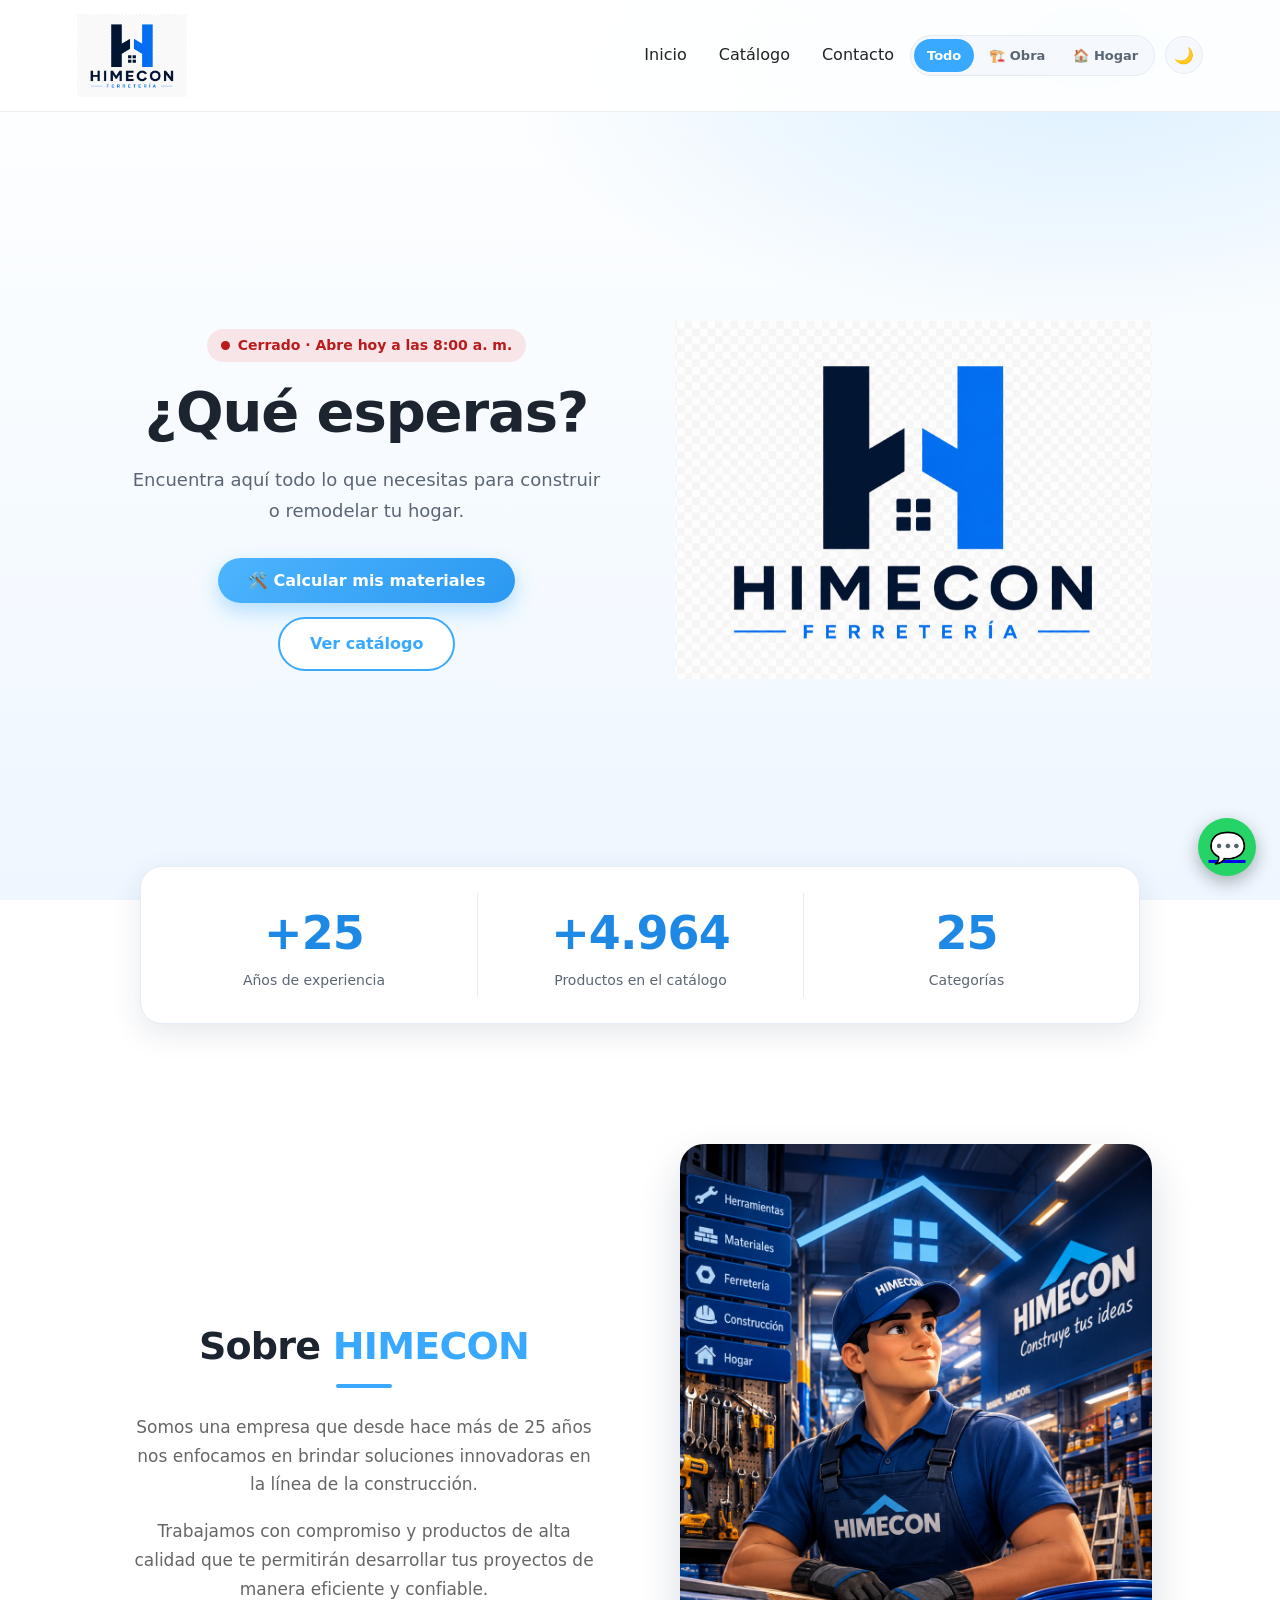
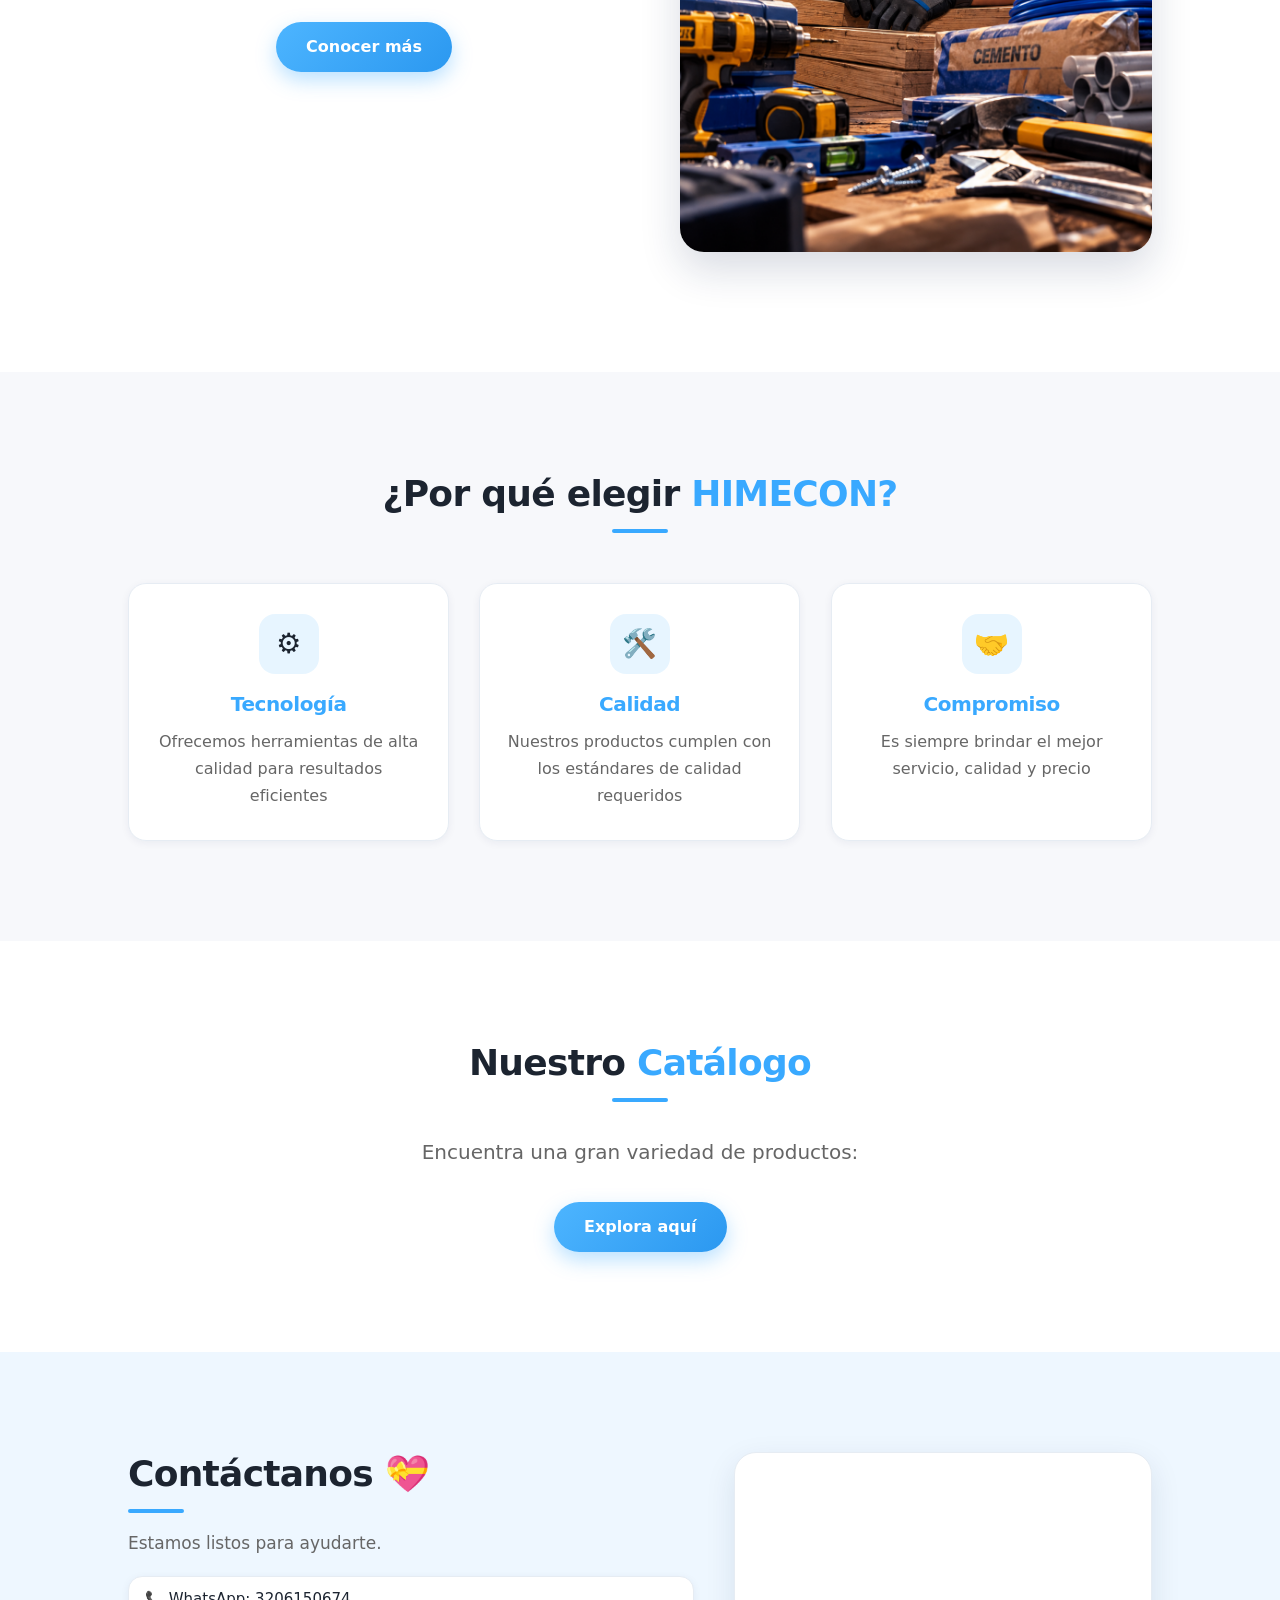
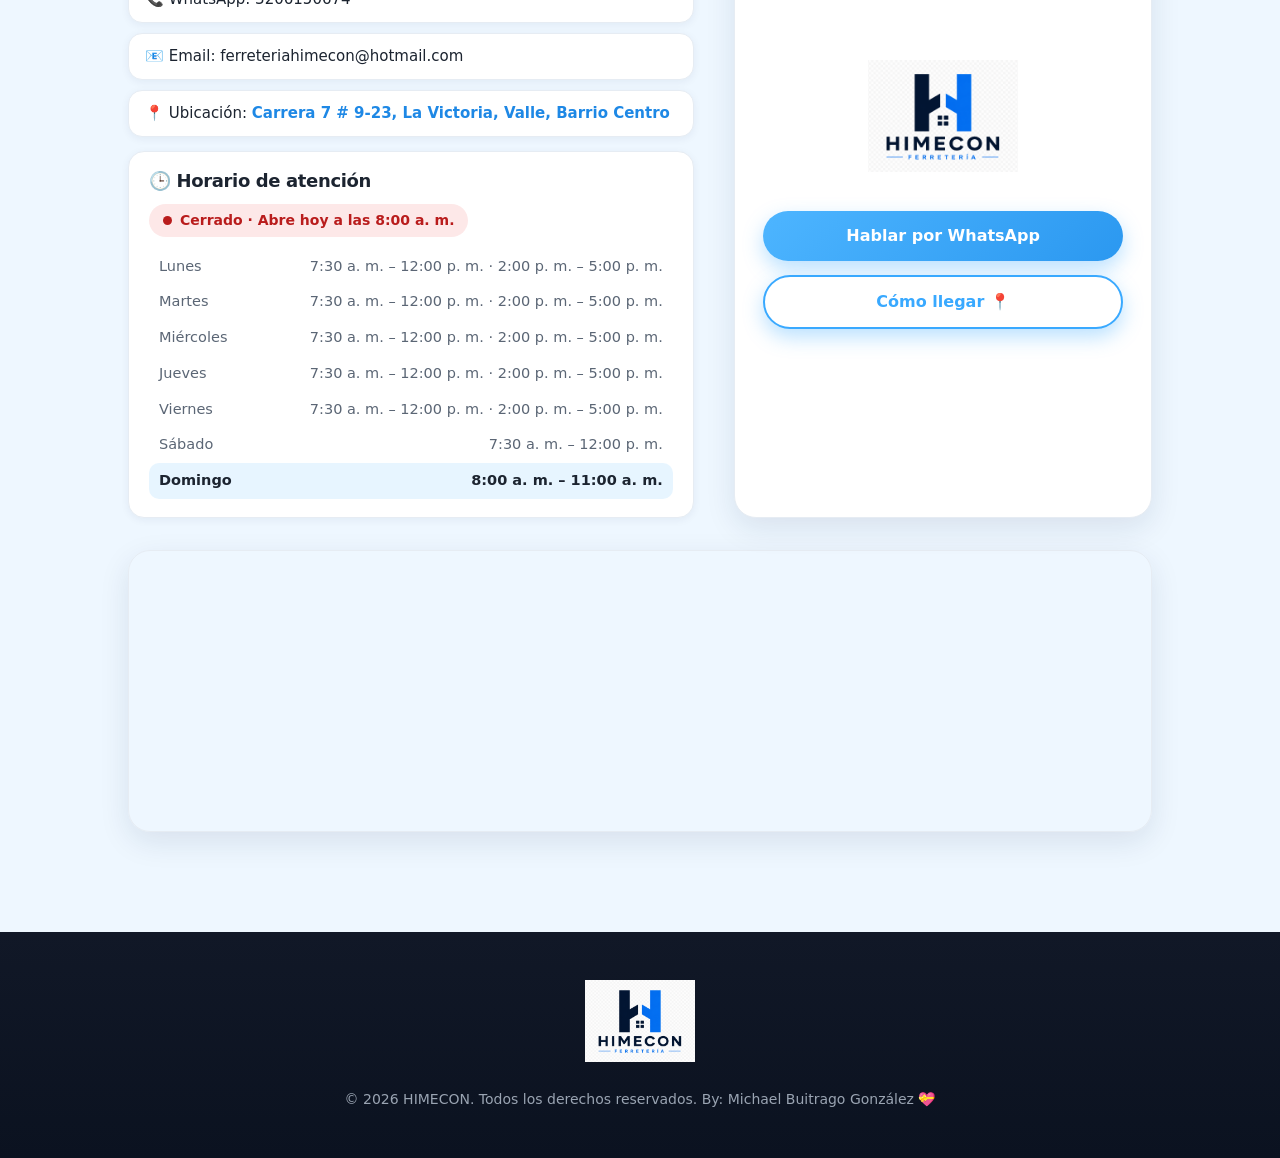
==== commit 92a7e8ac: "Actualizo catálogo y estilos" ====
--- a/catalogo.html
+++ b/catalogo.html
@@ -39,6 +39,7 @@
     <link rel="icon" type="image/png" href="img/logo.png">
     <link rel="stylesheet" href="css/style.css">
     <link rel="stylesheet" href="css/extras.css">
+    <link rel="stylesheet" href="css/movil.css">
 </head>
 
 <body>
--- a/css/movil.css
+++ b/css/movil.css
@@ -0,0 +1,332 @@
+/* =========================================================
+   HIMECON - REFINAMIENTO MÓVIL (movil.css)
+   Va al FINAL, después de style.css y extras.css:
+     <link rel="stylesheet" href="style.css">
+     <link rel="stylesheet" href="extras.css">
+     <link rel="stylesheet" href="movil.css">
+   Solo afecta celular (<= 768px). No cambia colores ni quita
+   animaciones: las hace más sutiles y ordena el espacio.
+   Para volver atrás, basta con quitar esta línea.
+   ========================================================= */
+
+@media (max-width: 768px) {
+
+    /* ---------------------------------------------------------
+       Base: lectura cómoda y toque sin parpadeos
+       --------------------------------------------------------- */
+    html { -webkit-tap-highlight-color: transparent; }
+    body { line-height: 1.55; }
+    a, button { touch-action: manipulation; }
+    h1, h2, h3 { text-wrap: balance; }
+    p { text-wrap: pretty; }
+
+    /* El flotado sigue, pero con menos recorrido (más sutil en pantalla chica) */
+    @keyframes flotarSuave {
+        0%, 100% { transform: translateY(0); }
+        50%      { transform: translateY(-3px); }
+    }
+    @keyframes flotarInverso {
+        0%, 100% { transform: translateY(-2px); }
+        50%      { transform: translateY(1px); }
+    }
+
+    /* ---------------------------------------------------------
+       Encabezado: más aire y zonas de toque de 40px
+       --------------------------------------------------------- */
+    header {
+        padding: 10px 14px;
+        border-bottom: 1px solid var(--borde, #e6ecf3);
+    }
+    body.perfil-maestro header,
+    body.perfil-hogar header { border-bottom-width: 2px; }
+    nav { gap: 10px 12px; }
+    .logo img { width: 78px; }
+    nav ul { gap: 2px; margin: 0; }
+    nav a {
+        padding: 9px 11px;
+        border-radius: 10px;
+        font-size: 14px;
+        font-weight: 500;
+    }
+    .perfil-switch { flex: 0 0 auto; }
+    .perfil-switch button { min-height: 32px; }
+    #boton-modo-oscuro { width: 36px; height: 36px; flex: 0 0 auto; }
+
+    /* ---------------------------------------------------------
+       Inicio (hero)
+       --------------------------------------------------------- */
+    .hero {
+        padding: 28px 20px 52px;
+        gap: 22px;
+    }
+    .hero-text h1 {
+        font-size: clamp(28px, 8vw, 34px);
+        line-height: 1.15;
+        margin-bottom: 10px;
+    }
+    .hero-text p {
+        font-size: 15.5px;
+        line-height: 1.6;
+        margin-bottom: 22px;
+    }
+    .hero-image img { max-width: 230px; }
+
+    /* Botones del hero: apilados, del mismo ancho */
+    .hero-acciones {
+        flex-direction: column;
+        align-items: stretch;
+        gap: 10px;
+        width: 100%;
+        max-width: 320px;
+        margin: 0 auto;
+    }
+    .hero-acciones .boton {
+        display: block;
+        width: 100%;
+        text-align: center;
+        padding: 14px 20px;
+        font-size: 15.5px;
+    }
+    .hero-atajos { margin-top: 18px; gap: 6px; font-size: 13px; }
+    .hero-atajos a { padding: 7px 13px; font-size: 13px; }
+
+    /* ---------------------------------------------------------
+       Secciones: ritmo vertical parejo
+       --------------------------------------------------------- */
+    .nosotros, .beneficios, .catalogo, .contacto { padding: 52px 20px; }
+    .nosotros-contenido, .contacto-contenido { gap: 22px; }
+    .nosotros-texto h2, .beneficios h2, .catalogo h2, .contacto-texto h2 {
+        font-size: 25px;
+        margin-bottom: 14px;
+    }
+    .beneficios h2 { margin-bottom: 26px; }
+    /* Rayita azul de los títulos, más fina */
+    .beneficios h2::after, .catalogo h2::after, .pagina-productos h1::after,
+    .nosotros-texto h2::after, .contacto-texto h2::after {
+        width: 40px;
+        height: 3px;
+        margin-top: 10px;
+    }
+    .nosotros-texto p, .contacto-texto p { font-size: 15px; line-height: 1.65; }
+    .nosotros-imagen img { border-radius: 20px; box-shadow: var(--sombra-md); }
+
+    /* ---------------------------------------------------------
+       Beneficios: tarjeta horizontal (icono a la izquierda)
+       --------------------------------------------------------- */
+    .cards { gap: 12px; }
+    .card {
+        display: grid;
+        grid-template-columns: 52px 1fr;
+        column-gap: 14px;
+        align-items: center;
+        padding: 16px;
+        border-radius: 20px;
+        text-align: left;
+        box-shadow: var(--sombra-sm);
+    }
+    .card .icono {
+        grid-row: 1 / span 2;
+        width: 52px;
+        height: 52px;
+        margin: 0;
+        font-size: 24px;
+        border-radius: 14px;
+    }
+    .card h3 { font-size: 17px; margin: 0 0 4px; align-self: end; }
+    .card p  { font-size: 14px; line-height: 1.5; align-self: start; }
+
+    /* ---------------------------------------------------------
+       Números
+       --------------------------------------------------------- */
+    .estadisticas-contenido { box-shadow: var(--sombra-sm); }
+
+    /* ---------------------------------------------------------
+       Productos: buscador, filtros y cuadrícula
+       --------------------------------------------------------- */
+    .pagina-productos { padding: 130px 12px 96px; }
+    .pagina-productos h1 { font-size: 26px; }
+    .subtitulo { font-size: 14px; margin-bottom: 16px; }
+
+    /* 16px evita que el iPhone haga zoom al escribir */
+    #buscador, .buscador {
+        font-size: 16px;
+        min-height: 48px;
+        border-radius: 16px;
+    }
+    #boton-filtros {
+        min-height: 46px;
+        padding: 12px;
+        border-radius: 16px;
+        font-size: 14.5px;
+    }
+    #panel-filtros {
+        padding: 14px 12px;
+        border-radius: 20px;
+        box-shadow: var(--sombra-sm);
+    }
+    .categorias button, .subcategorias button, .subsubcategorias button {
+        min-height: 36px;
+    }
+    .contador-productos { font-size: 13px; }
+
+    #productos { gap: 12px; margin-top: 14px; }
+
+    .producto {
+        padding: 8px 8px 10px;
+        border-radius: 18px;
+        border-color: var(--borde, #e6ecf3);
+        box-shadow: var(--sombra-sm);
+    }
+    .producto img {
+        height: auto;
+        aspect-ratio: 1 / 1;
+        padding: 10px;
+        border-radius: 14px;
+        margin-bottom: 10px;
+    }
+    .producto h3 {
+        font-size: 13.5px;
+        line-height: 1.3;
+        padding: 0 4px;
+        margin-bottom: 4px;
+    }
+    .producto p:not(.precio-producto) {
+        font-size: 12px;
+        line-height: 1.4;
+        padding: 0 4px;
+        margin-bottom: 8px;
+    }
+    .producto .precio-producto {
+        font-size: 17px;
+        padding: 0 4px;
+        margin-bottom: 8px;
+    }
+    .producto .boton {
+        min-height: 40px;
+        display: grid;
+        place-items: center;
+        padding: 8px 6px;
+        font-size: 12.5px;
+        border-radius: 50px;
+    }
+    .producto .boton-agregar-pedido {
+        min-height: 38px;
+        margin-top: 6px;
+        padding: 7px 4px;
+        font-size: 12.5px;
+    }
+    /* Etiqueta "Para obra / Para el hogar" más discreta */
+    .producto.producto-destacado::before {
+        top: 12px;
+        left: 12px;
+        padding: 2px 8px;
+        font-size: 10px;
+    }
+    body.modo-oscuro .producto { border-color: #333; }
+
+    /* ---------------------------------------------------------
+       Botones flotantes (respetan la barra del iPhone)
+       --------------------------------------------------------- */
+    .wa-cot {
+        right: 16px;
+        bottom: calc(16px + env(safe-area-inset-bottom, 0px));
+    }
+    .wa-cot .whatsapp-flotante { width: 52px; height: 52px; }
+    .wa-menu {
+        width: min(260px, calc(100vw - 32px));
+        border-radius: 20px;
+    }
+    .wa-menu-opciones a { padding: 12px; }
+
+    #boton-subir {
+        right: 76px;
+        bottom: calc(21px + env(safe-area-inset-bottom, 0px));
+    }
+    #boton-pedido {
+        left: 16px;
+        bottom: calc(16px + env(safe-area-inset-bottom, 0px));
+        min-height: 46px;
+        padding: 12px 18px;
+    }
+    #panel-pedido {
+        left: 12px;
+        right: 12px;
+        width: auto;
+        max-width: none;
+        max-height: 70dvh;
+        bottom: calc(76px + env(safe-area-inset-bottom, 0px));
+        border-radius: 22px;
+    }
+    #panel-pedido-cabecera { padding: 14px 16px; }
+    #panel-pedido-lista { padding: 6px 16px; }
+    #panel-pedido-acciones { padding: 12px 16px; }
+    .item-pedido button { min-width: 36px; min-height: 36px; }
+
+    footer { padding: 36px 20px calc(96px + env(safe-area-inset-bottom, 0px)); }
+
+    /* ---------------------------------------------------------
+       Calculadora: hoja que sube desde abajo (se maneja con el pulgar)
+       --------------------------------------------------------- */
+    .calc-overlay { align-items: flex-end; padding: 0; }
+    .calc-modal {
+        width: 100%;
+        max-height: 90dvh;
+        padding: 30px 18px calc(20px + env(safe-area-inset-bottom, 0px));
+        border-radius: 26px 26px 0 0;
+        box-shadow: 0 -12px 40px rgba(0, 0, 0, .25);
+        animation: calcSubida .28s cubic-bezier(.2, .8, .3, 1);
+        overscroll-behavior: contain;
+    }
+    /* Agarradera de la hoja */
+    .calc-modal::before {
+        content: "";
+        position: absolute;
+        top: 10px;
+        left: 50%;
+        width: 40px;
+        height: 4px;
+        border-radius: 4px;
+        background: currentColor;
+        opacity: .18;
+        transform: translateX(-50%);
+    }
+    @keyframes calcSubida {
+        from { opacity: 0; transform: translateY(40px); }
+        to   { opacity: 1; transform: none; }
+    }
+    .calc-cerrar { top: 16px; right: 14px; width: 38px; height: 38px; }
+    .calc-cuerpo h2 { font-size: 20px; }
+    .calc-sub { font-size: 14px; margin-bottom: 14px; }
+
+    .calc-opcion { min-height: 56px; }
+    .calc-campo input { min-height: 50px; }
+    .calc-acciones { gap: 8px; }
+    .calc-btn { min-height: 48px; padding: 13px 16px; }
+    .calc-cant button { width: 38px; height: 38px; }
+}
+
+/* Calculadora en pantallas angostas: opciones en 2 columnas, icono arriba */
+@media (max-width: 520px) {
+    .calc-opciones { grid-template-columns: repeat(2, 1fr); gap: 8px; }
+    .calc-opcion {
+        flex-direction: column;
+        justify-content: center;
+        gap: 8px;
+        padding: 14px 8px;
+        font-size: 13.5px;
+        text-align: center;
+    }
+}
+
+/* Celulares muy angostos */
+@media (max-width: 360px) {
+    nav a { padding: 8px 8px; font-size: 13px; }
+    .hero-text h1 { font-size: 26px; }
+    .card { grid-template-columns: 44px 1fr; column-gap: 12px; }
+    .card .icono { width: 44px; height: 44px; font-size: 21px; }
+}
+
+/* Menos movimiento: sin la animación de la hoja */
+@media (max-width: 768px) and (prefers-reduced-motion: reduce) {
+    .calc-modal { animation: none; }
+}
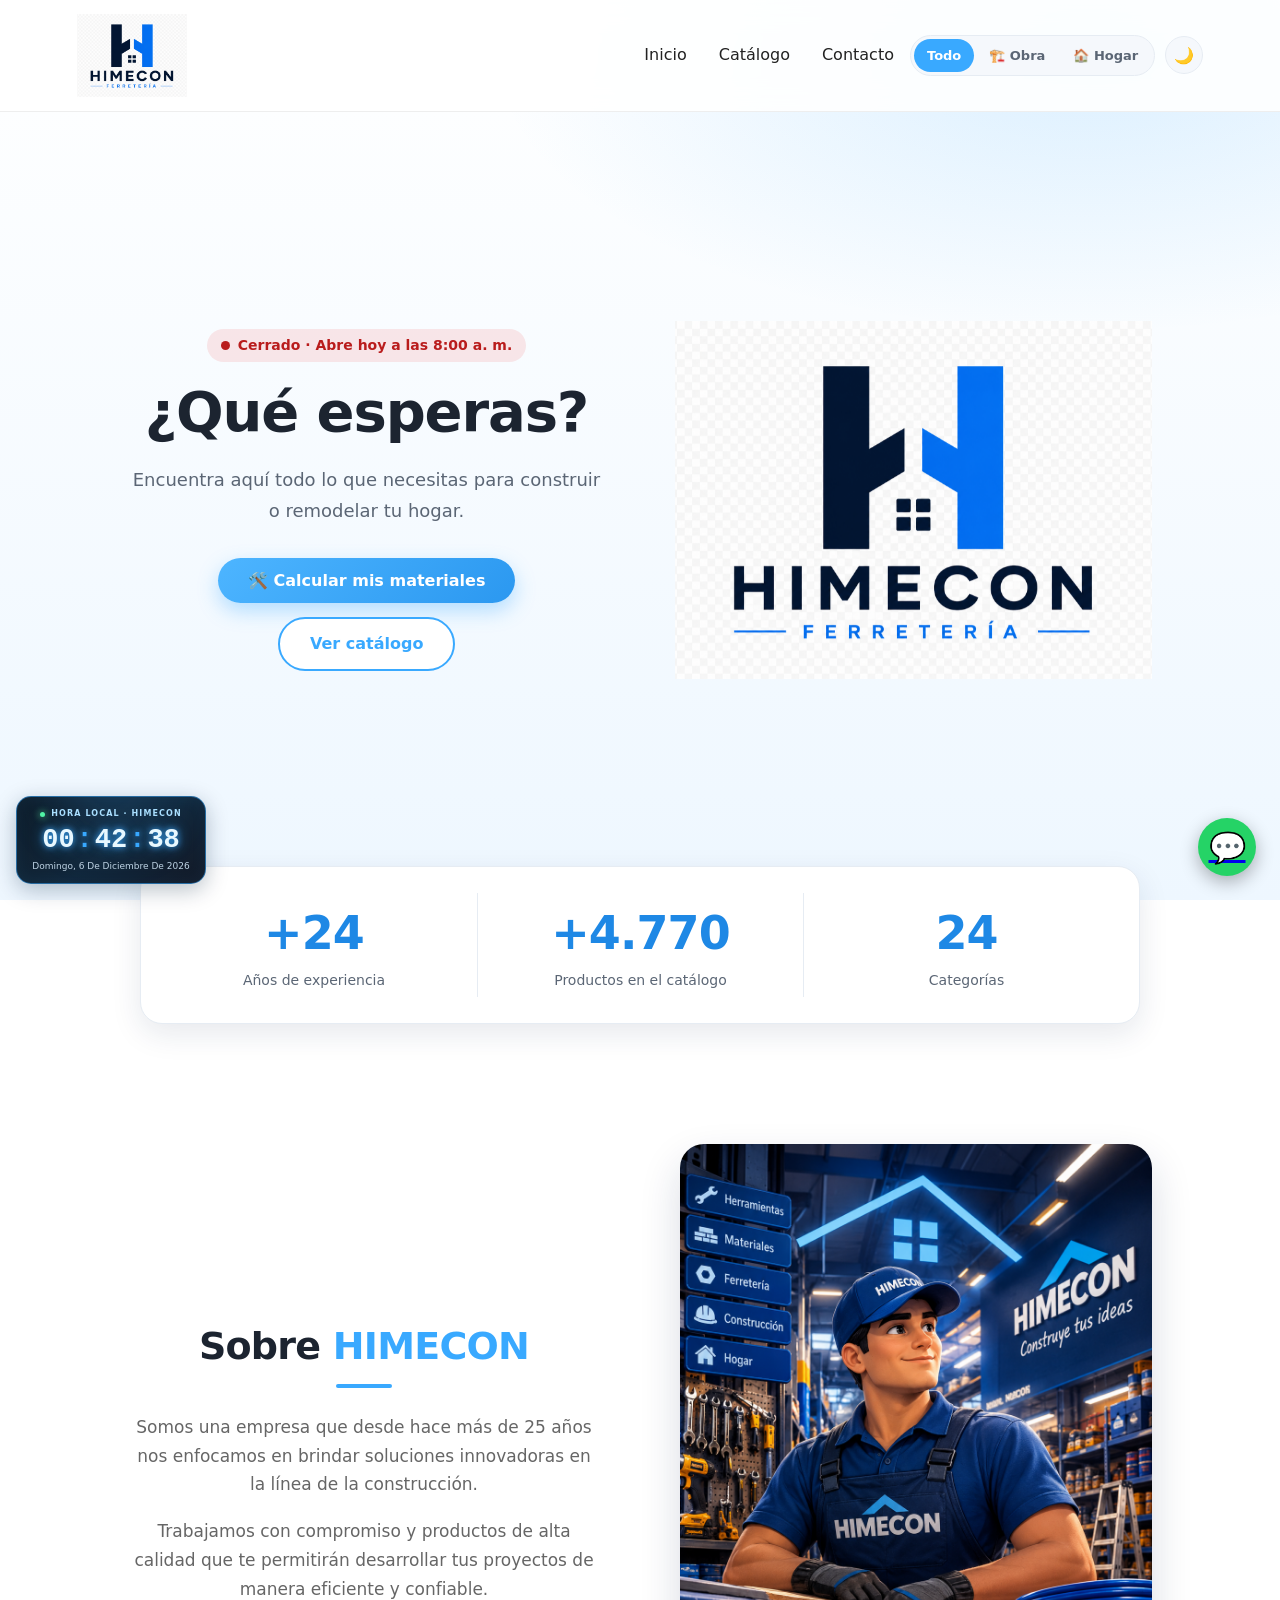
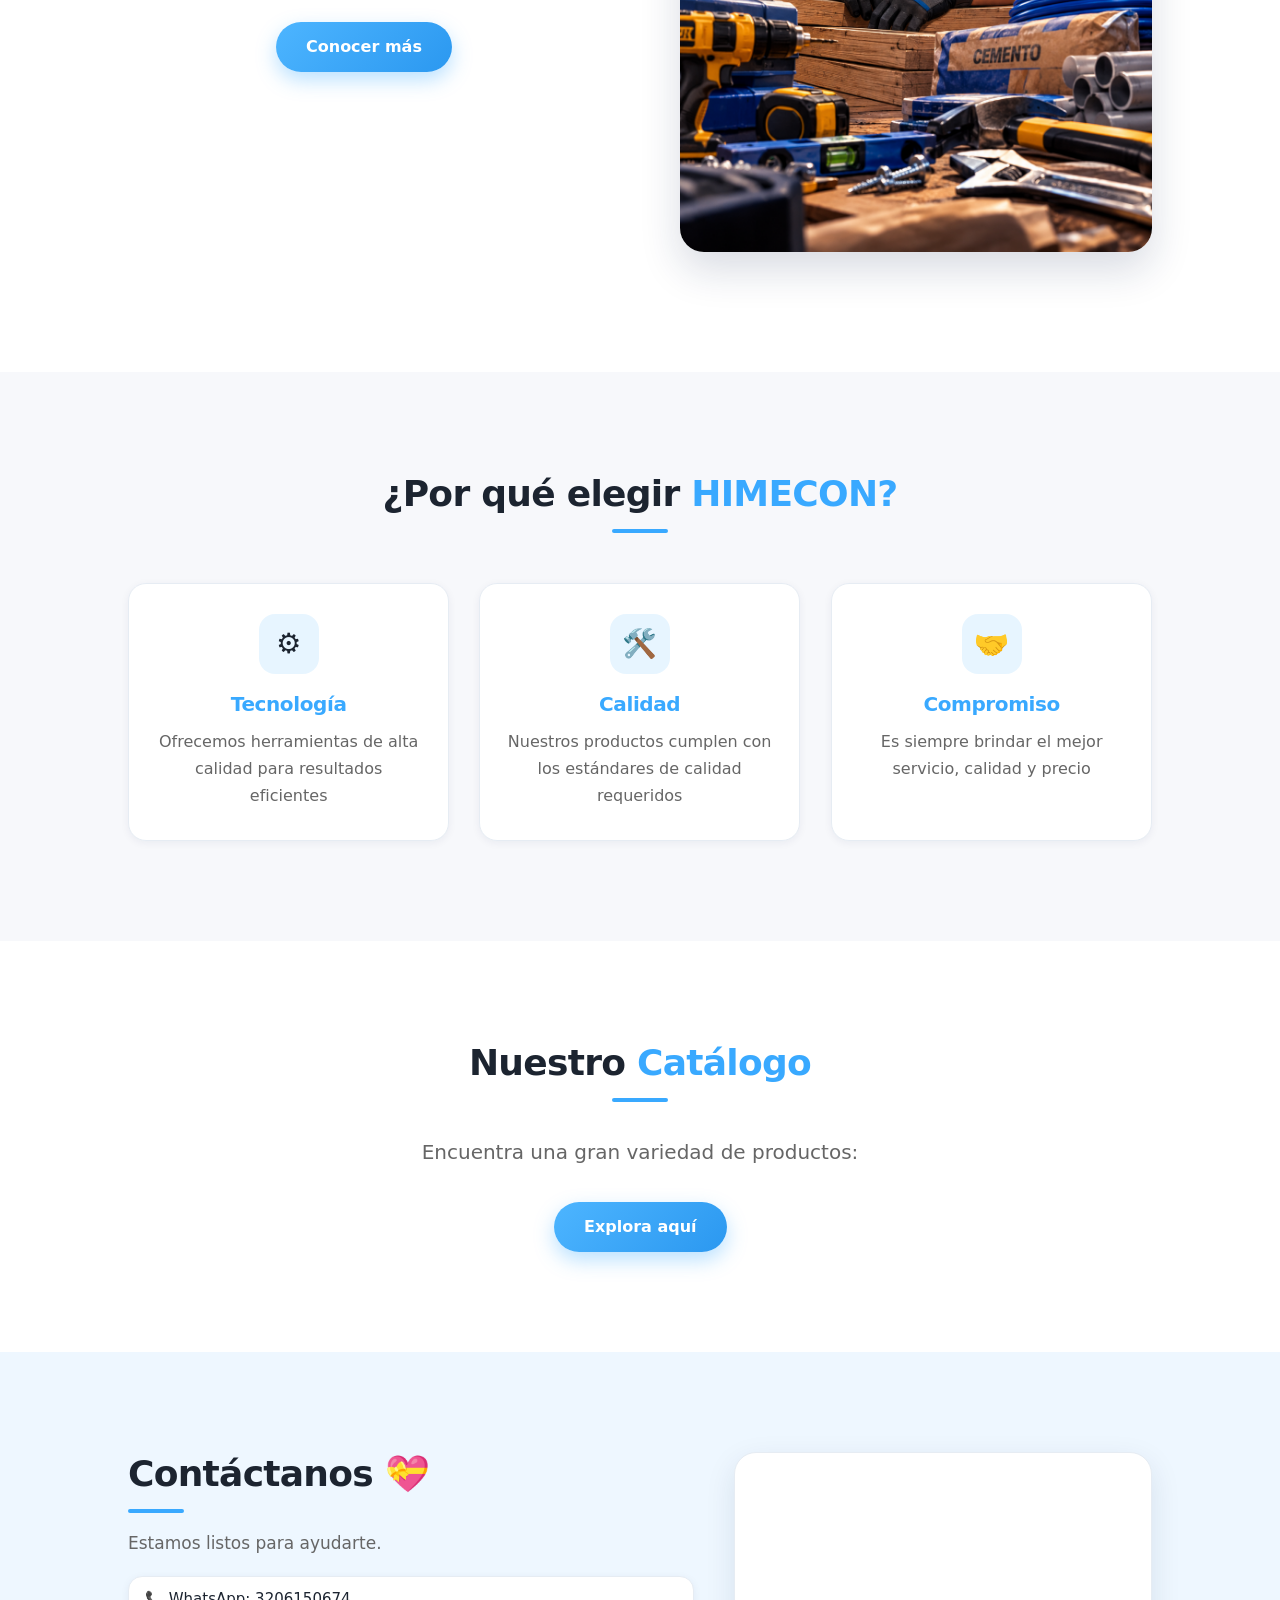
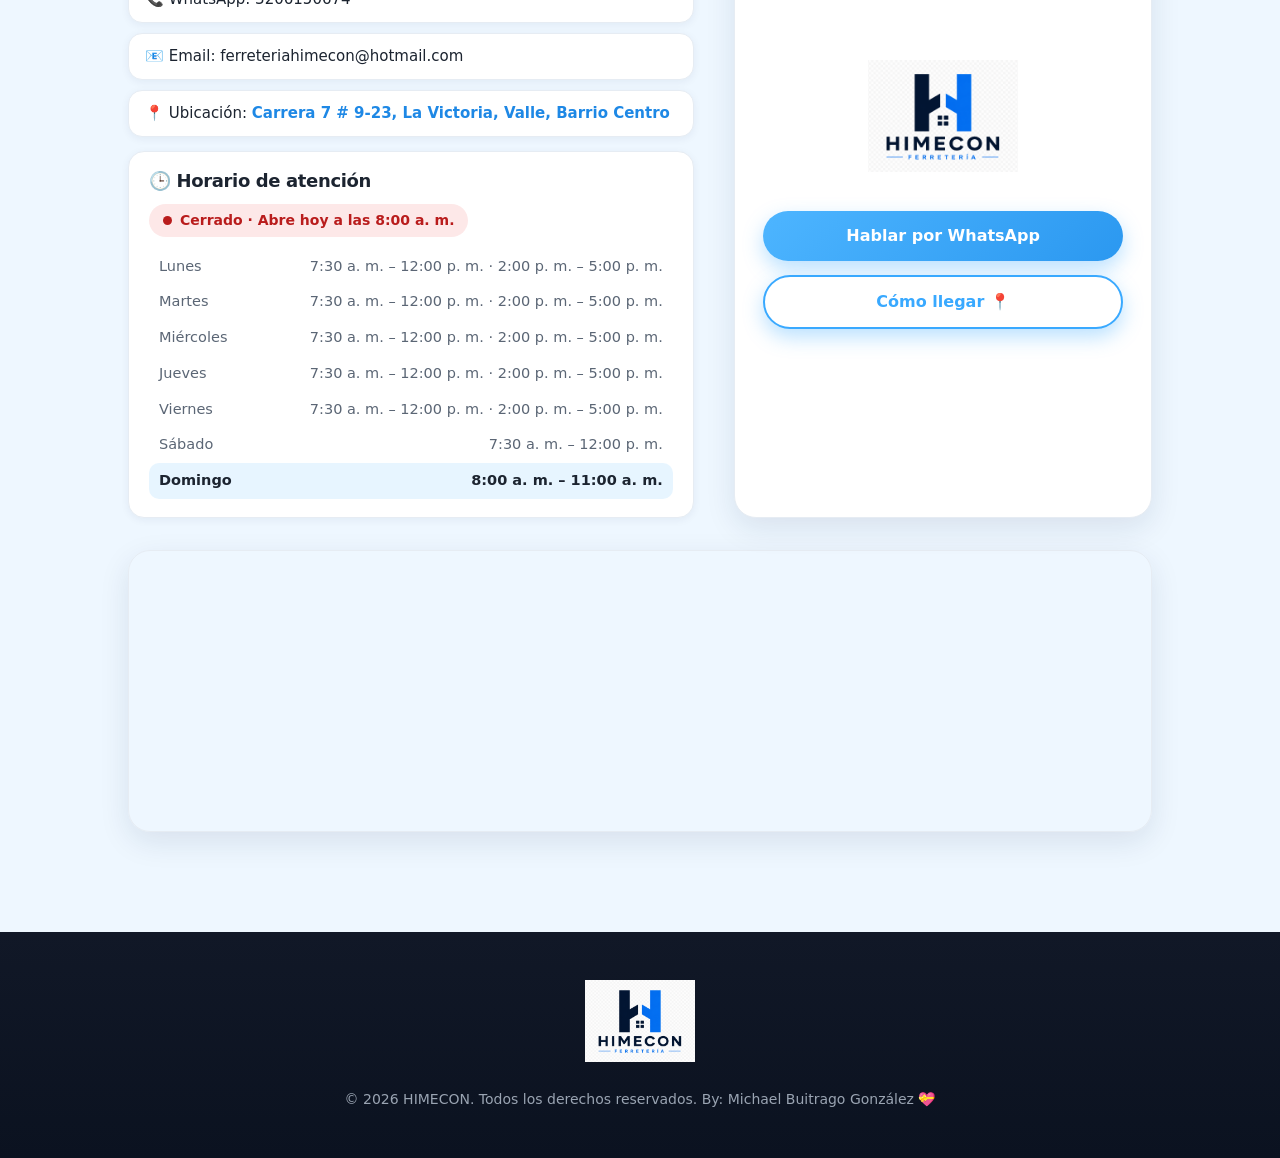
==== commit 8007276f: "Hola" ====
--- a/catalogo.html
+++ b/catalogo.html
@@ -40,6 +40,112 @@
     <link rel="stylesheet" href="css/style.css">
     <link rel="stylesheet" href="css/extras.css">
     <link rel="stylesheet" href="css/movil.css">
+    <!-- Reloj digital compacto flotante -->
+    <style>
+        .reloj-himecon-wrap {
+            position: fixed;
+            left: 16px;
+            bottom: 16px;
+            z-index: 999;
+            display: block;
+            width: 190px;
+            padding: 0;
+            box-sizing: border-box;
+        }
+        .reloj-himecon {
+            position: relative;
+            isolation: isolate;
+            width: 100%;
+            padding: 11px 12px 10px;
+            overflow: hidden;
+            text-align: center;
+            color: #eaf7ff;
+            background: linear-gradient(145deg, rgba(7, 21, 34, .97), rgba(10, 32, 52, .97) 55%, rgba(11, 18, 32, .97));
+            border: 1px solid rgba(57, 169, 255, .55);
+            border-radius: 15px;
+            box-shadow: 0 6px 22px rgba(5, 33, 56, .28), inset 0 0 16px rgba(57, 169, 255, .07);
+            backdrop-filter: blur(8px);
+        }
+        .reloj-himecon::before {
+            content: "";
+            position: absolute;
+            z-index: -1;
+            width: 90px;
+            height: 90px;
+            top: -60px;
+            left: calc(50% - 45px);
+            border-radius: 50%;
+            background: #39a9ff;
+            filter: blur(35px);
+            opacity: .23;
+        }
+        .reloj-etiqueta {
+            display: flex;
+            justify-content: center;
+            align-items: center;
+            gap: 6px;
+            margin-bottom: 5px;
+            color: #a9dfff;
+            font-size: 8px;
+            font-weight: 700;
+            letter-spacing: 1.1px;
+            text-transform: uppercase;
+        }
+        .reloj-led {
+            width: 5px;
+            height: 5px;
+            flex: 0 0 5px;
+            border-radius: 50%;
+            background: #50f3a5;
+            box-shadow: 0 0 7px #50f3a5;
+            animation: pulsoLedHimecon 1.8s ease-in-out infinite;
+        }
+        .reloj-hora {
+            display: flex;
+            justify-content: center;
+            align-items: center;
+            gap: 2px;
+            font-family: "Courier New", Consolas, monospace;
+            font-size: 27px;
+            font-weight: 700;
+            font-variant-numeric: tabular-nums;
+            line-height: 1.15;
+            letter-spacing: 0;
+            color: #e8f8ff;
+            text-shadow: 0 0 6px rgba(57, 169, 255, .95), 0 0 14px rgba(57, 169, 255, .48);
+        }
+        .reloj-separador {
+            color: #39a9ff;
+            animation: parpadeoHimecon 1s steps(2, start) infinite;
+        }
+        .reloj-fecha {
+            margin-top: 5px;
+            color: #c0d5e6;
+            font-size: 9px;
+            font-weight: 500;
+            line-height: 1.3;
+            text-transform: capitalize;
+        }
+        .reloj-pie { display: none; }
+        @keyframes pulsoLedHimecon {
+            0%, 100% { opacity: 1; }
+            50% { opacity: .45; }
+        }
+        @keyframes parpadeoHimecon {
+            50% { opacity: .45; }
+        }
+        @media (max-width: 480px) {
+            .reloj-himecon-wrap { left: 10px; bottom: 10px; width: 155px; }
+            .reloj-himecon { padding: 9px 8px 8px; border-radius: 12px; }
+            .reloj-etiqueta { font-size: 7px; letter-spacing: .8px; }
+            .reloj-hora { font-size: 22px; }
+            .reloj-fecha { font-size: 8px; }
+        }
+        @media (prefers-reduced-motion: reduce) {
+            .reloj-led, .reloj-separador { animation: none; }
+        }
+    </style>
+
 </head>
 
 <body>
@@ -61,6 +167,21 @@
         <button id="boton-modo-oscuro" onclick="toggleModoOscuro()" aria-label="Cambiar a modo oscuro" type="button">🌙</button>
     </nav>
 </header>
+
+
+<!-- ===========================
+     RELOJ DIGITAL PREMIUM + LED
+=========================== -->
+<section class="reloj-himecon-wrap" aria-label="Reloj digital">
+    <div class="reloj-himecon">
+        <div class="reloj-etiqueta"><span class="reloj-led" aria-hidden="true"></span> Hora local · Himecon</div>
+        <div class="reloj-hora" aria-label="Hora actual">
+            <span id="reloj-hora">00</span><span class="reloj-separador" aria-hidden="true">:</span><span id="reloj-minutos">00</span><span class="reloj-separador" aria-hidden="true">:</span><span id="reloj-segundos">00</span>
+        </div>
+        <div class="reloj-fecha" id="reloj-fecha">Cargando fecha…</div>
+        <div class="reloj-pie">Precisión · Tecnología · Compromiso</div>
+    </div>
+</section>
 
 <!-- ===========================
      HERO
@@ -231,6 +352,38 @@
 <script src="script.js" defer></script>
 <script src="extras.js" defer></script>
 
+
+<script>
+(function () {
+    const zonaHoraria = 'America/Bogota';
+    const horaEl = document.getElementById('reloj-hora');
+    const minutosEl = document.getElementById('reloj-minutos');
+    const segundosEl = document.getElementById('reloj-segundos');
+    const fechaEl = document.getElementById('reloj-fecha');
+
+    function actualizarRelojHimecon() {
+        const ahora = new Date();
+        const partesHora = new Intl.DateTimeFormat('es-CO', {
+            timeZone: zonaHoraria,
+            hour: '2-digit', minute: '2-digit', second: '2-digit',
+            hourCycle: 'h23'
+        }).formatToParts(ahora);
+        const partes = {};
+        partesHora.forEach(parte => { partes[parte.type] = parte.value; });
+        horaEl.textContent = partes.hour || '00';
+        minutosEl.textContent = partes.minute || '00';
+        segundosEl.textContent = partes.second || '00';
+        fechaEl.textContent = new Intl.DateTimeFormat('es-CO', {
+            timeZone: zonaHoraria,
+            weekday: 'long', day: 'numeric', month: 'long', year: 'numeric'
+        }).format(ahora);
+    }
+
+    actualizarRelojHimecon();
+    window.setInterval(actualizarRelojHimecon, 1000);
+})();
+</script>
+
 </body>
 </html>
 
--- a/css/movil.css
+++ b/css/movil.css
@@ -112,28 +112,62 @@
 
     /* ---------------------------------------------------------
        Beneficios: tarjeta horizontal (icono a la izquierda)
-       --------------------------------------------------------- */
-    .cards { gap: 12px; }
-    .card {
-        display: grid;
-        grid-template-columns: 52px 1fr;
-        column-gap: 14px;
-        align-items: center;
-        padding: 16px;
-        border-radius: 20px;
-        text-align: left;
-        box-shadow: var(--sombra-sm);
-    }
-    .card .icono {
-        grid-row: 1 / span 2;
-        width: 52px;
-        height: 52px;
-        margin: 0;
-        font-size: 24px;
-        border-radius: 14px;
-    }
-    .card h3 { font-size: 17px; margin: 0 0 4px; align-self: end; }
-    .card p  { font-size: 14px; line-height: 1.5; align-self: start; }
+```css
+/* Tarjetas de Tecnología, Calidad y Compromiso en celulares */
+
+/* Centrar las tarjetas de Tecnología, Calidad y Compromiso */
+.cards {
+    display: flex;
+    flex-direction: column;
+    align-items: center;
+    justify-content: center;
+    width: 100%;
+    gap: 10px;
+    margin: 0 auto;
+}
+
+.card {
+    display: flex;
+    flex-direction: column;
+    align-items: center;
+    justify-content: center;
+    width: 100%;
+    max-width: 280px;
+    margin-left: auto;
+    margin-right: auto;
+    padding: 12px 14px;
+    border-radius: 14px;
+    text-align: center;
+    box-shadow: var(--sombra-sm);
+}
+
+.card .icono {
+    width: 42px;
+    height: 42px;
+    display: flex;
+    align-items: center;
+    justify-content: center;
+    margin: 0 auto 8px;
+    font-size: 22px;
+    border-radius: 12px;
+}
+
+.card h3 {
+    margin: 0 0 5px;
+    font-size: 16px;
+    text-align: center;
+}
+
+.card p {
+    margin: 0;
+    font-size: 13px;
+    line-height: 1.4;
+    text-align: center;
+}
+
+
+
+
 
     /* ---------------------------------------------------------
        Números
@@ -330,3 +364,145 @@
 @media (max-width: 768px) and (prefers-reduced-motion: reduce) {
     .calc-modal { animation: none; }
 }
+
+
+/* =========================================================
+   AJUSTES V2: menú con Modo Obra, atajos y horario
+   ========================================================= */
+
+/* Las franjas del horario (las crea script.js). En PC se ven en una línea con " · " */
+.horario-lista em { font-style: normal; }
+
+@media (max-width: 768px) {
+
+    /* ---------------------------------------------------------
+       Menú en 2 filas ordenadas:
+       fila 1 = logo | enlaces | luna      fila 2 = Todo · Obra · Hogar
+       --------------------------------------------------------- */
+    header nav {
+        display: grid;
+        grid-template-columns: auto minmax(0, 1fr) auto;
+        align-items: center;
+        gap: 10px 6px;
+    }
+    header nav .logo { grid-column: 1; grid-row: 1; }
+    header nav ul {
+        grid-column: 2;
+        grid-row: 1;
+        justify-self: end;
+        flex-wrap: nowrap;
+        gap: 0;
+    }
+    header nav #boton-modo-oscuro { grid-column: 3; grid-row: 1; }
+
+    /* Interruptor de modo: ocupa todo el ancho, 3 botones iguales */
+    header nav .perfil-switch {
+        grid-column: 1 / -1;
+        grid-row: 2;
+        display: grid;
+        grid-template-columns: repeat(3, minmax(0, 1fr));
+        width: 100%;
+        margin: 0;
+        padding: 3px;
+        gap: 3px;
+    }
+    header nav .perfil-switch button {
+        min-height: 38px;
+        padding: 8px 4px;
+        font-size: 13.5px;
+        text-align: center;
+    }
+
+    /* ---------------------------------------------------------
+       Atajos del Modo Obra / Hogar: cuadrícula 2 x 2
+       --------------------------------------------------------- */
+    .hero-atajos,
+    #atajos-perfil {
+        display: grid;
+        grid-template-columns: repeat(2, minmax(0, 1fr));
+        gap: 8px;
+        width: 100%;
+        max-width: 340px;
+        font-size: 13px;
+    }
+    .hero-atajos { margin: 18px auto 0; }
+    .hero-atajos > span,
+    #atajos-perfil > span {
+        grid-column: 1 / -1;
+        text-align: center;
+        font-size: 13px;
+        font-weight: 600;
+    }
+    .hero-atajos a,
+    #atajos-perfil button {
+        display: block;
+        min-height: 42px;
+        padding: 10px 8px;
+        text-align: center;
+        font-size: 13.5px;
+        border-radius: 14px;
+    }
+    /* En productos: dentro de una tarjetita suave del color del modo */
+    #atajos-perfil {
+        max-width: none;
+        margin: 0 0 14px;
+        padding: 12px;
+        background: var(--perfil-suave);
+        border-radius: 18px;
+    }
+
+    /* ---------------------------------------------------------
+       Horario: día a la izquierda, horas a la derecha, 1 franja por línea
+       --------------------------------------------------------- */
+    .horario-contacto {
+        padding: 18px 16px 6px;
+        border-radius: 20px;
+        box-shadow: var(--sombra-sm);
+    }
+    .horario-contacto h3 { font-size: 17px; margin-bottom: 10px; }
+    .horario-contacto .estado-tienda { margin: 0 0 6px; font-size: 13px; }
+
+    .horario-lista li {
+        display: grid;
+        grid-template-columns: 5.6em minmax(0, 1fr);
+        align-items: start;
+        column-gap: 12px;
+        padding: 11px 0;
+        border-radius: 0;
+        border-bottom: 1px solid var(--borde, #e6ecf3);
+        font-size: 14px;
+        line-height: 1.45;
+    }
+    .horario-lista li:last-child { border-bottom: 0; }
+    .horario-lista li span:first-child {
+        max-width: none;
+        font-weight: 600;
+    }
+    .horario-lista li span:last-child {
+        text-align: right;
+        flex: none;
+    }
+    .horario-lista .franja { display: block; white-space: nowrap; }
+    .horario-lista .sep { display: none; }
+
+    /* El día de hoy: franja resaltada que sobresale un poco */
+    .horario-lista li.hoy {
+        margin: 4px -10px;
+        padding: 11px 10px;
+        border-radius: 12px;
+        border-bottom-color: transparent;
+    }
+
+    /* ---------------------------------------------------------
+       Productos: quitar el hueco de 130px bajo el menú
+       (el menú ya no es fijo en celular)
+       --------------------------------------------------------- */
+    .pagina-productos { padding-top: 28px; }
+}
+
+/* Celulares angostos: enlaces del menú un poco más compactos */
+@media (max-width: 380px) {
+    header nav ul a { padding: 8px 7px; font-size: 13px; }
+    .logo img { width: 68px; }
+    header nav .perfil-switch button { font-size: 12.5px; }
+}
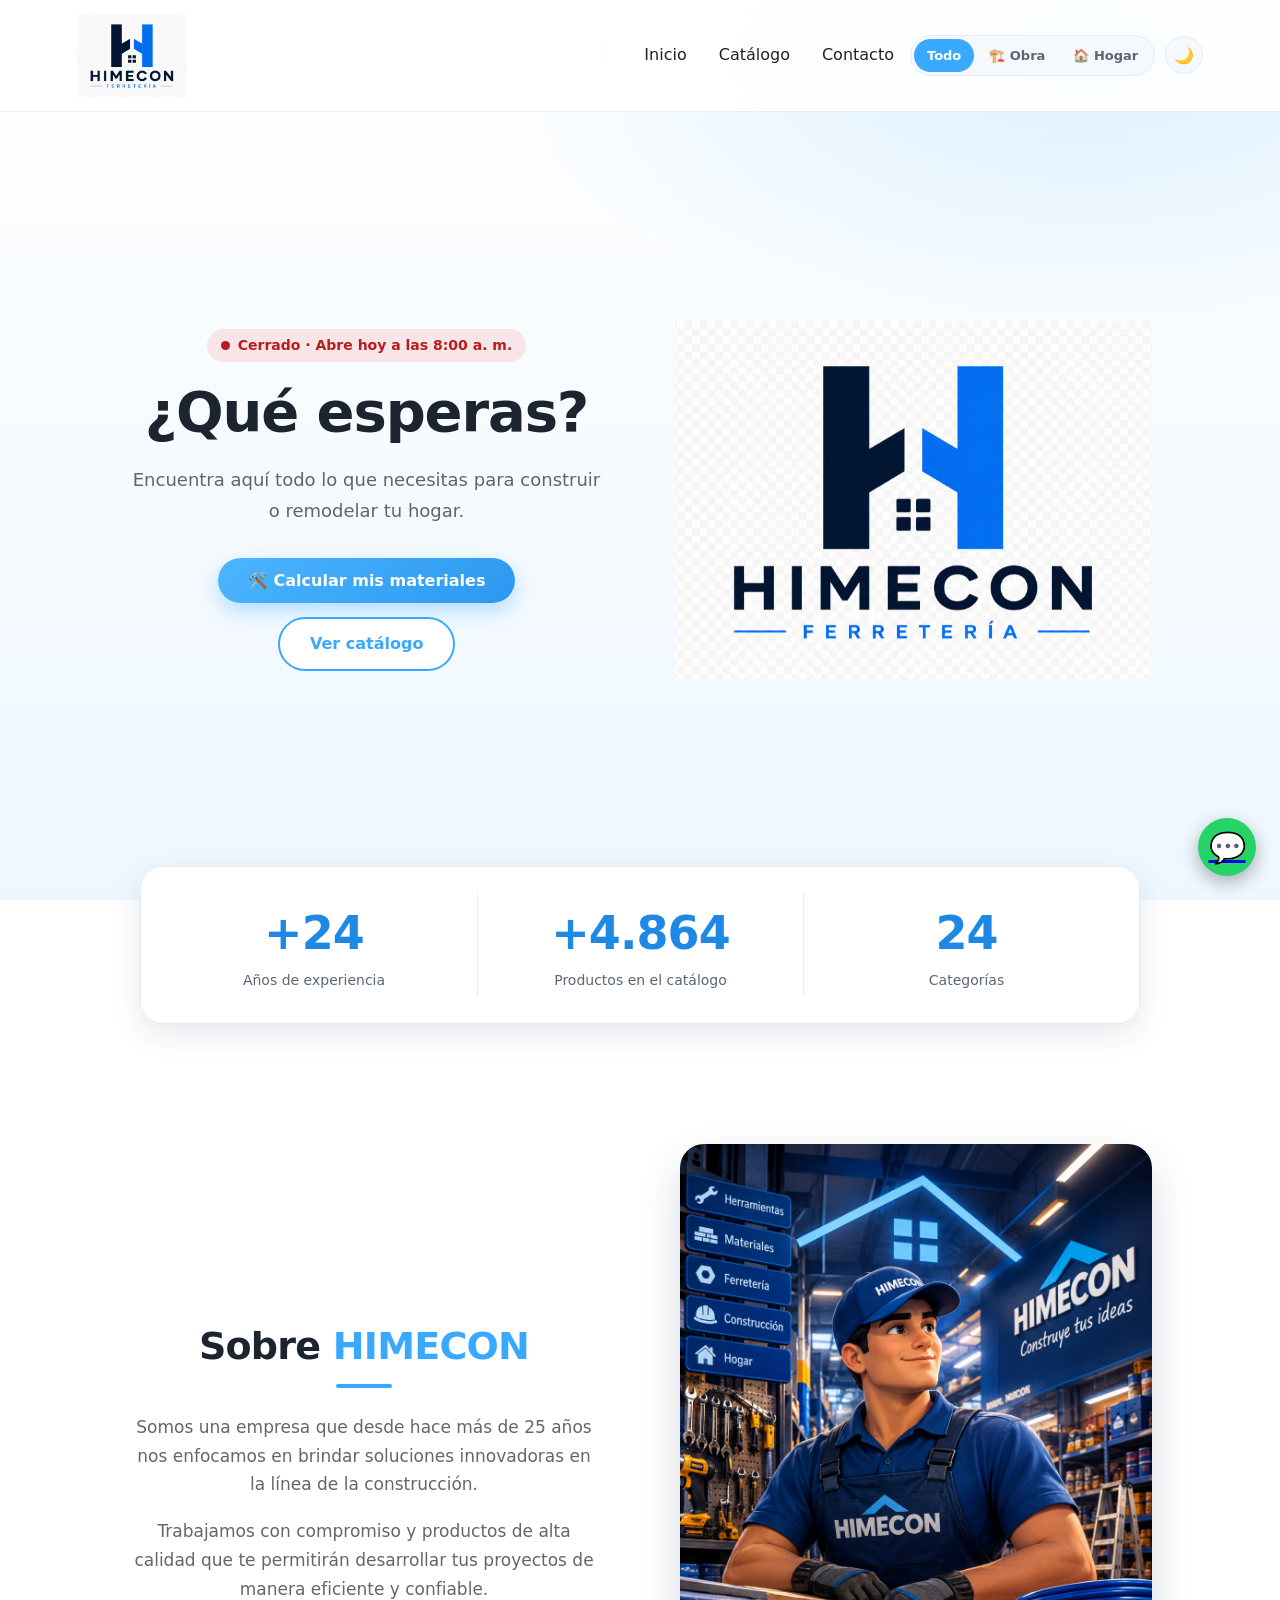
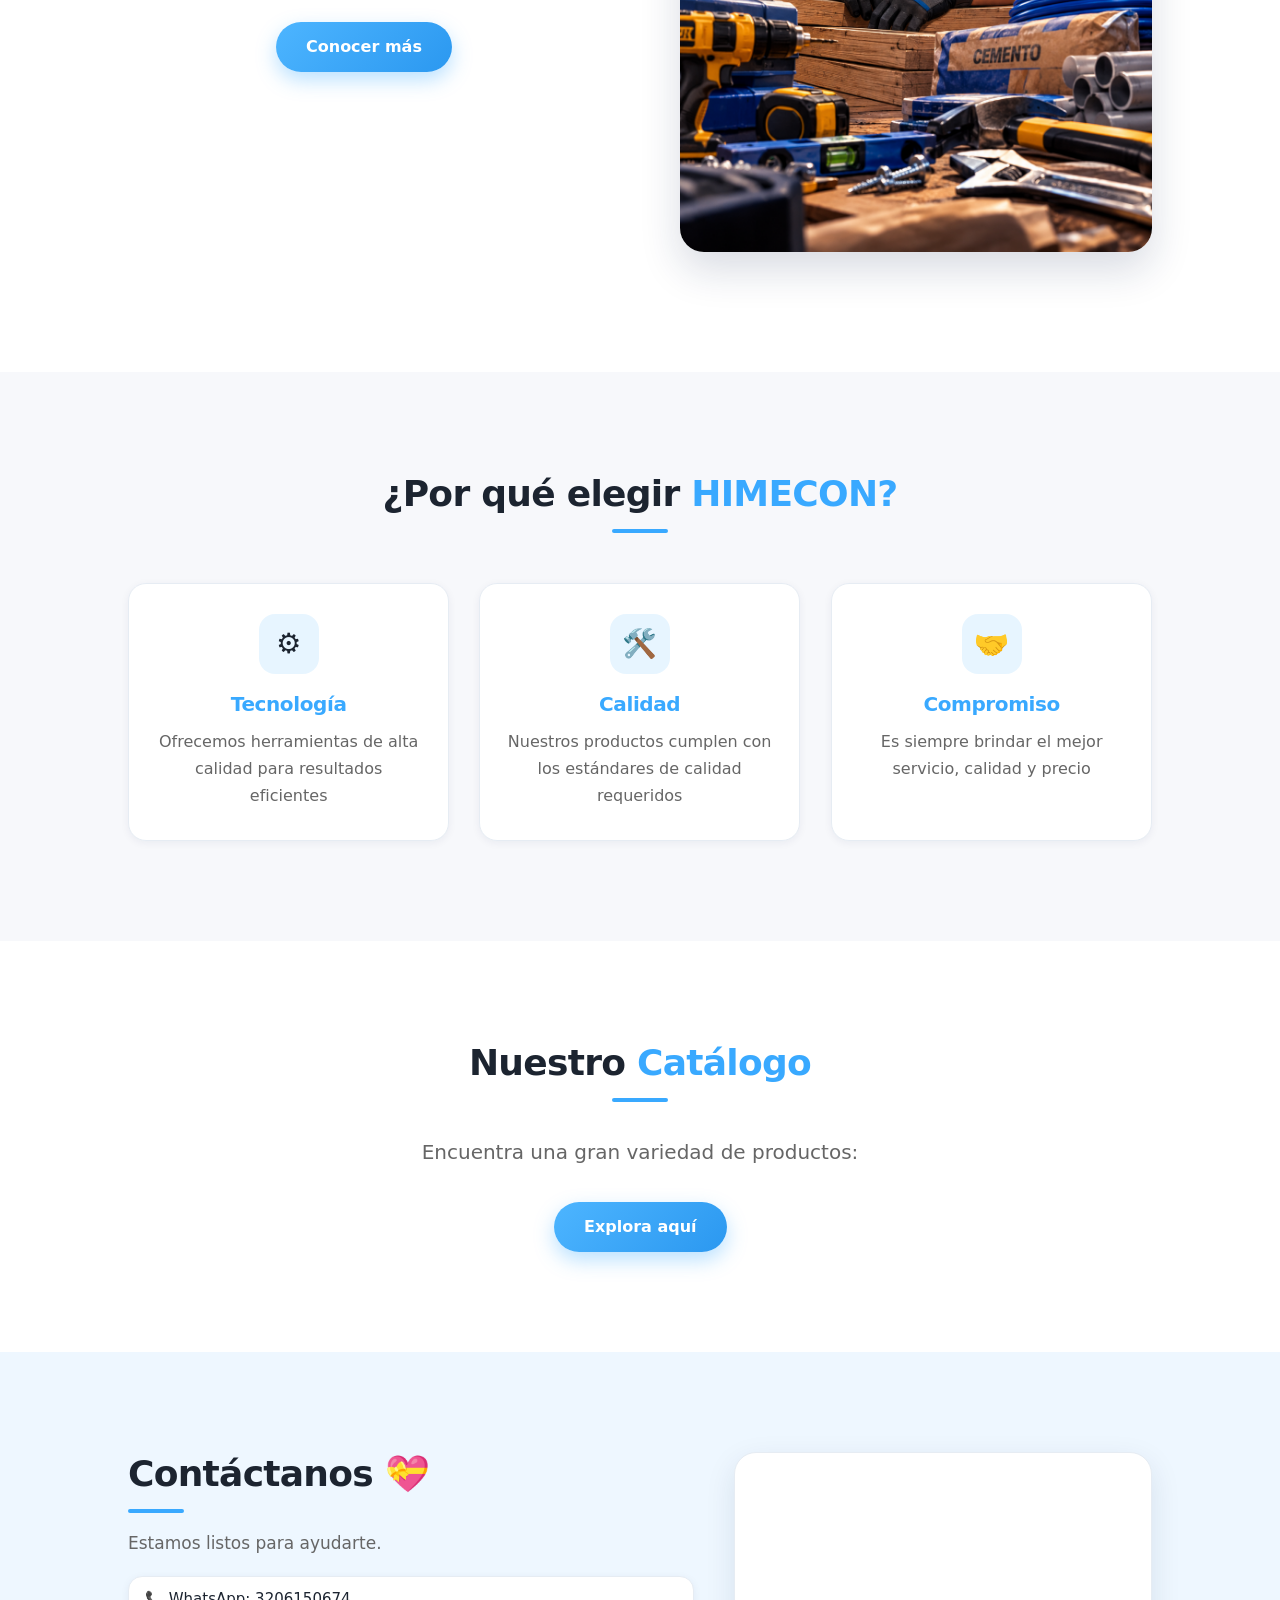
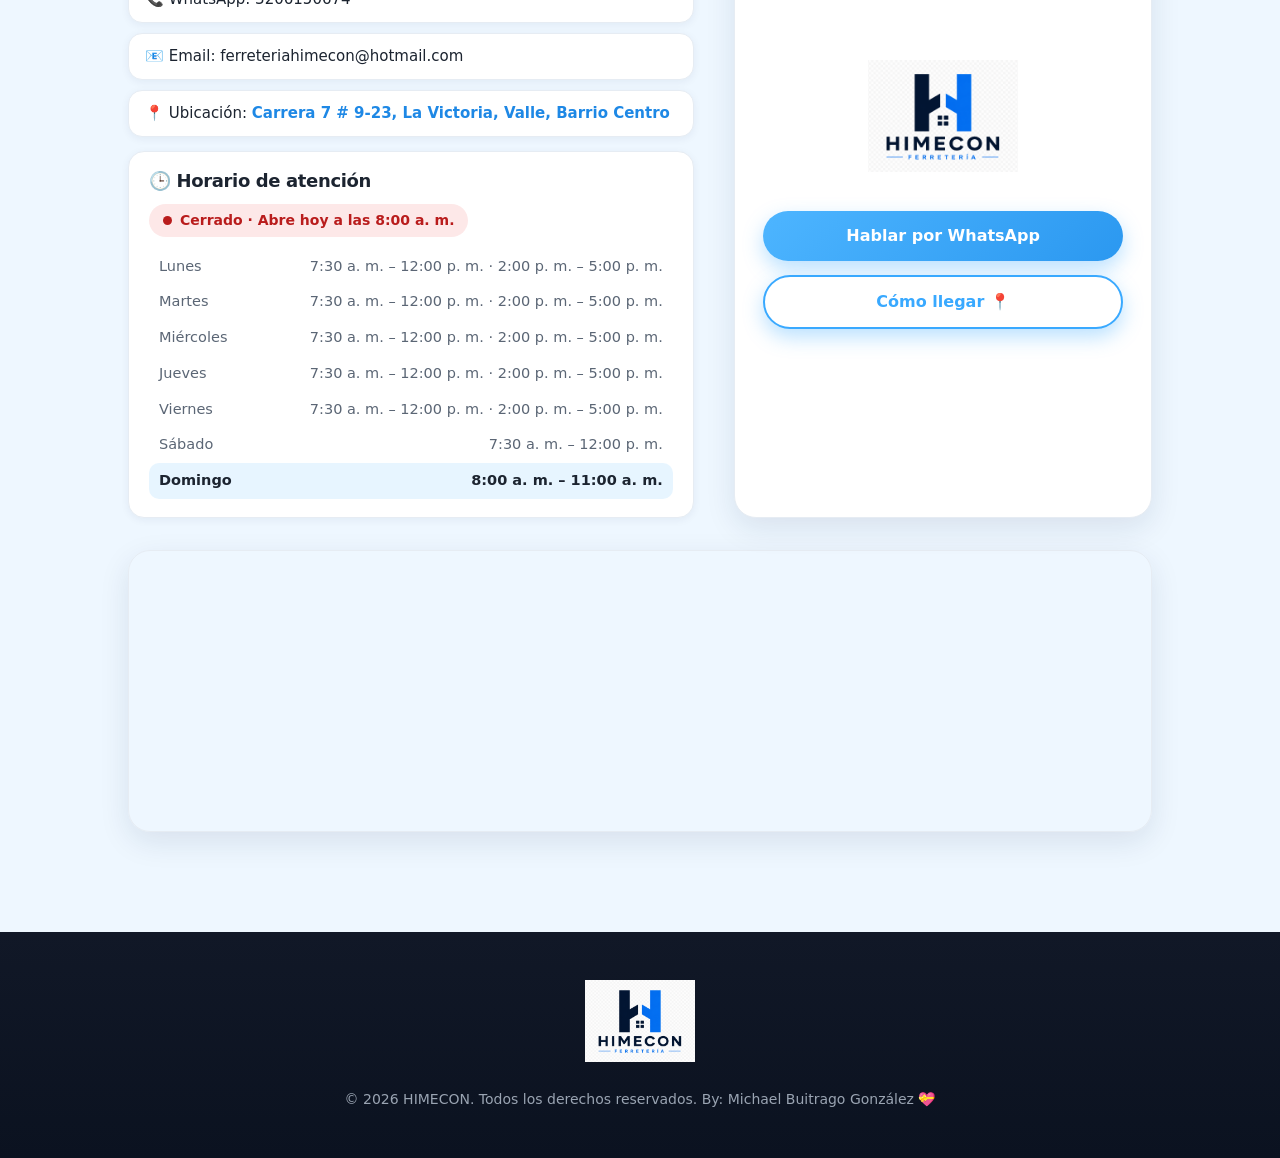
==== commit 0a59fdf6: "Hol" ====
--- a/catalogo.html
+++ b/catalogo.html
@@ -40,112 +40,6 @@
     <link rel="stylesheet" href="css/style.css">
     <link rel="stylesheet" href="css/extras.css">
     <link rel="stylesheet" href="css/movil.css">
-    <!-- Reloj digital compacto flotante -->
-    <style>
-        .reloj-himecon-wrap {
-            position: fixed;
-            left: 16px;
-            bottom: 16px;
-            z-index: 999;
-            display: block;
-            width: 190px;
-            padding: 0;
-            box-sizing: border-box;
-        }
-        .reloj-himecon {
-            position: relative;
-            isolation: isolate;
-            width: 100%;
-            padding: 11px 12px 10px;
-            overflow: hidden;
-            text-align: center;
-            color: #eaf7ff;
-            background: linear-gradient(145deg, rgba(7, 21, 34, .97), rgba(10, 32, 52, .97) 55%, rgba(11, 18, 32, .97));
-            border: 1px solid rgba(57, 169, 255, .55);
-            border-radius: 15px;
-            box-shadow: 0 6px 22px rgba(5, 33, 56, .28), inset 0 0 16px rgba(57, 169, 255, .07);
-            backdrop-filter: blur(8px);
-        }
-        .reloj-himecon::before {
-            content: "";
-            position: absolute;
-            z-index: -1;
-            width: 90px;
-            height: 90px;
-            top: -60px;
-            left: calc(50% - 45px);
-            border-radius: 50%;
-            background: #39a9ff;
-            filter: blur(35px);
-            opacity: .23;
-        }
-        .reloj-etiqueta {
-            display: flex;
-            justify-content: center;
-            align-items: center;
-            gap: 6px;
-            margin-bottom: 5px;
-            color: #a9dfff;
-            font-size: 8px;
-            font-weight: 700;
-            letter-spacing: 1.1px;
-            text-transform: uppercase;
-        }
-        .reloj-led {
-            width: 5px;
-            height: 5px;
-            flex: 0 0 5px;
-            border-radius: 50%;
-            background: #50f3a5;
-            box-shadow: 0 0 7px #50f3a5;
-            animation: pulsoLedHimecon 1.8s ease-in-out infinite;
-        }
-        .reloj-hora {
-            display: flex;
-            justify-content: center;
-            align-items: center;
-            gap: 2px;
-            font-family: "Courier New", Consolas, monospace;
-            font-size: 27px;
-            font-weight: 700;
-            font-variant-numeric: tabular-nums;
-            line-height: 1.15;
-            letter-spacing: 0;
-            color: #e8f8ff;
-            text-shadow: 0 0 6px rgba(57, 169, 255, .95), 0 0 14px rgba(57, 169, 255, .48);
-        }
-        .reloj-separador {
-            color: #39a9ff;
-            animation: parpadeoHimecon 1s steps(2, start) infinite;
-        }
-        .reloj-fecha {
-            margin-top: 5px;
-            color: #c0d5e6;
-            font-size: 9px;
-            font-weight: 500;
-            line-height: 1.3;
-            text-transform: capitalize;
-        }
-        .reloj-pie { display: none; }
-        @keyframes pulsoLedHimecon {
-            0%, 100% { opacity: 1; }
-            50% { opacity: .45; }
-        }
-        @keyframes parpadeoHimecon {
-            50% { opacity: .45; }
-        }
-        @media (max-width: 480px) {
-            .reloj-himecon-wrap { left: 10px; bottom: 10px; width: 155px; }
-            .reloj-himecon { padding: 9px 8px 8px; border-radius: 12px; }
-            .reloj-etiqueta { font-size: 7px; letter-spacing: .8px; }
-            .reloj-hora { font-size: 22px; }
-            .reloj-fecha { font-size: 8px; }
-        }
-        @media (prefers-reduced-motion: reduce) {
-            .reloj-led, .reloj-separador { animation: none; }
-        }
-    </style>
-
 </head>
 
 <body>
@@ -167,21 +61,6 @@
         <button id="boton-modo-oscuro" onclick="toggleModoOscuro()" aria-label="Cambiar a modo oscuro" type="button">🌙</button>
     </nav>
 </header>
-
-
-<!-- ===========================
-     RELOJ DIGITAL PREMIUM + LED
-=========================== -->
-<section class="reloj-himecon-wrap" aria-label="Reloj digital">
-    <div class="reloj-himecon">
-        <div class="reloj-etiqueta"><span class="reloj-led" aria-hidden="true"></span> Hora local · Himecon</div>
-        <div class="reloj-hora" aria-label="Hora actual">
-            <span id="reloj-hora">00</span><span class="reloj-separador" aria-hidden="true">:</span><span id="reloj-minutos">00</span><span class="reloj-separador" aria-hidden="true">:</span><span id="reloj-segundos">00</span>
-        </div>
-        <div class="reloj-fecha" id="reloj-fecha">Cargando fecha…</div>
-        <div class="reloj-pie">Precisión · Tecnología · Compromiso</div>
-    </div>
-</section>
 
 <!-- ===========================
      HERO
@@ -352,38 +231,6 @@
 <script src="script.js" defer></script>
 <script src="extras.js" defer></script>
 
-
-<script>
-(function () {
-    const zonaHoraria = 'America/Bogota';
-    const horaEl = document.getElementById('reloj-hora');
-    const minutosEl = document.getElementById('reloj-minutos');
-    const segundosEl = document.getElementById('reloj-segundos');
-    const fechaEl = document.getElementById('reloj-fecha');
-
-    function actualizarRelojHimecon() {
-        const ahora = new Date();
-        const partesHora = new Intl.DateTimeFormat('es-CO', {
-            timeZone: zonaHoraria,
-            hour: '2-digit', minute: '2-digit', second: '2-digit',
-            hourCycle: 'h23'
-        }).formatToParts(ahora);
-        const partes = {};
-        partesHora.forEach(parte => { partes[parte.type] = parte.value; });
-        horaEl.textContent = partes.hour || '00';
-        minutosEl.textContent = partes.minute || '00';
-        segundosEl.textContent = partes.second || '00';
-        fechaEl.textContent = new Intl.DateTimeFormat('es-CO', {
-            timeZone: zonaHoraria,
-            weekday: 'long', day: 'numeric', month: 'long', year: 'numeric'
-        }).format(ahora);
-    }
-
-    actualizarRelojHimecon();
-    window.setInterval(actualizarRelojHimecon, 1000);
-})();
-</script>
-
 </body>
 </html>
 
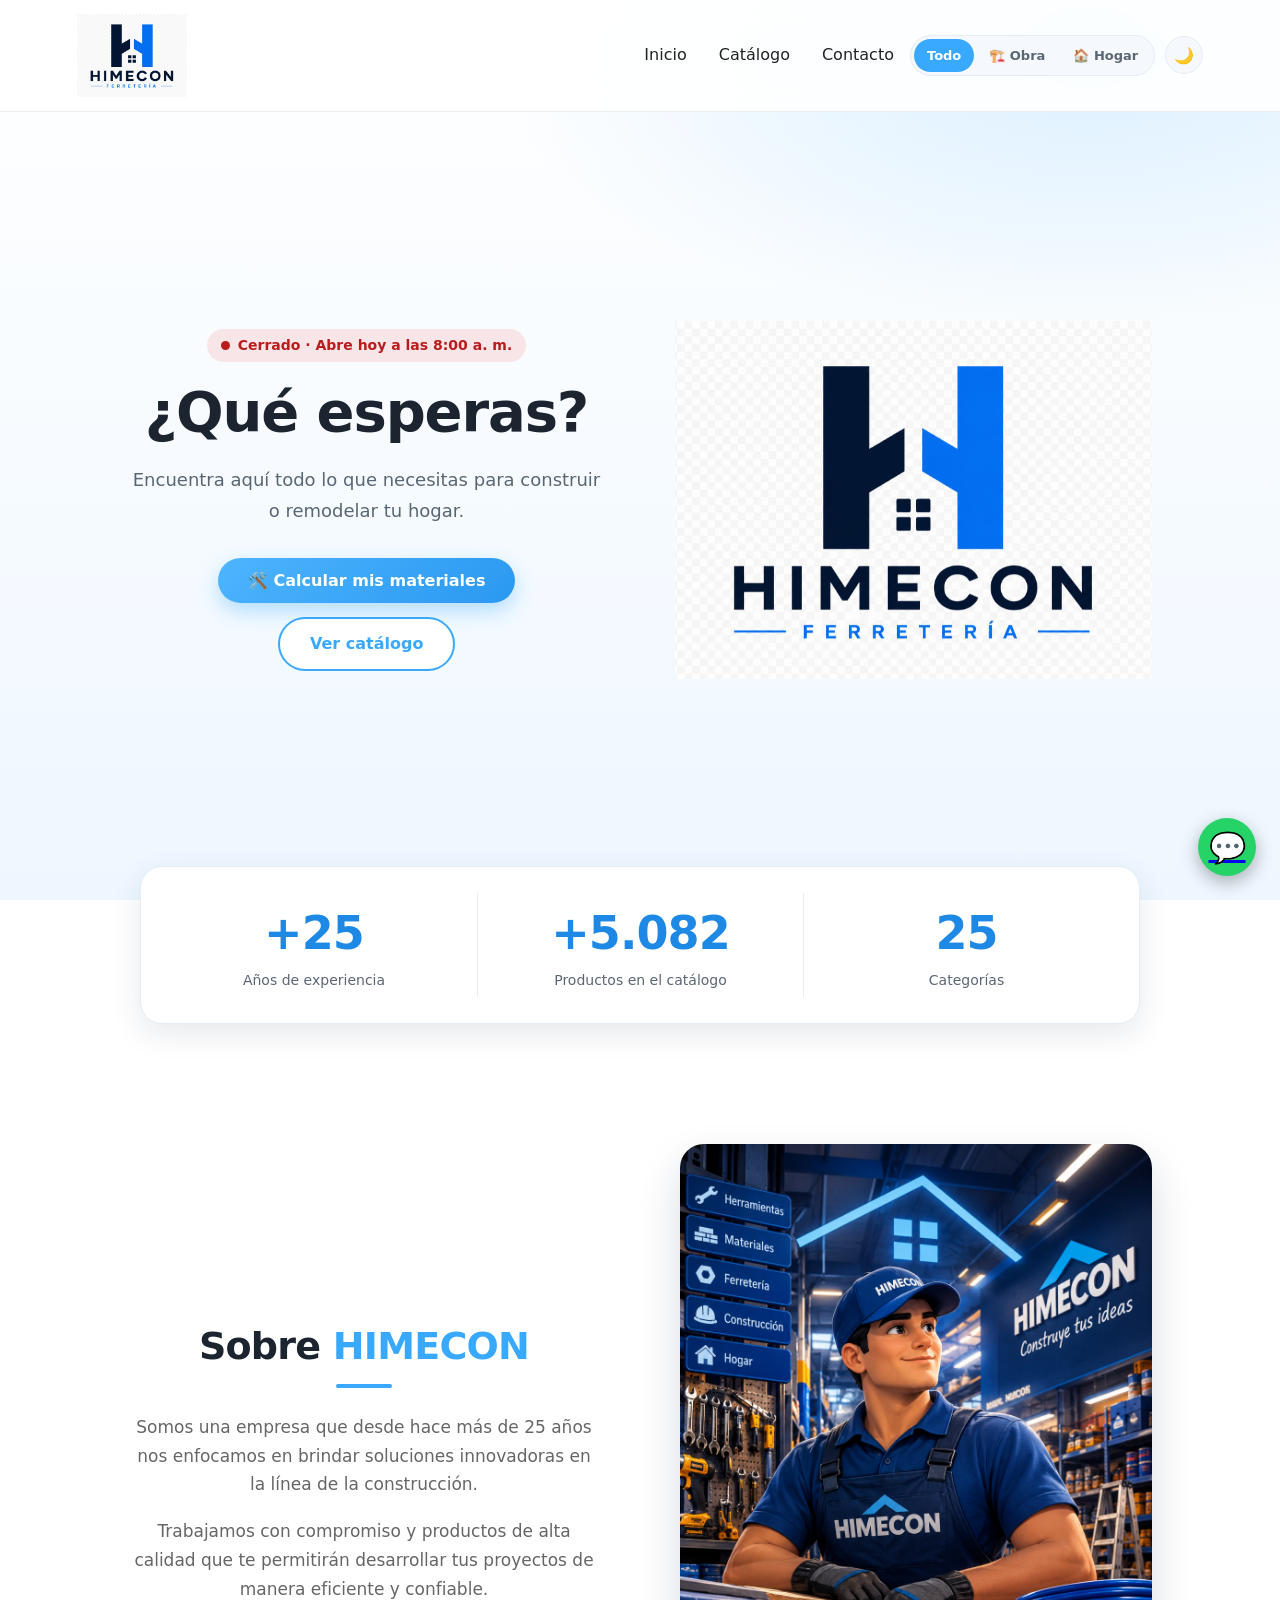
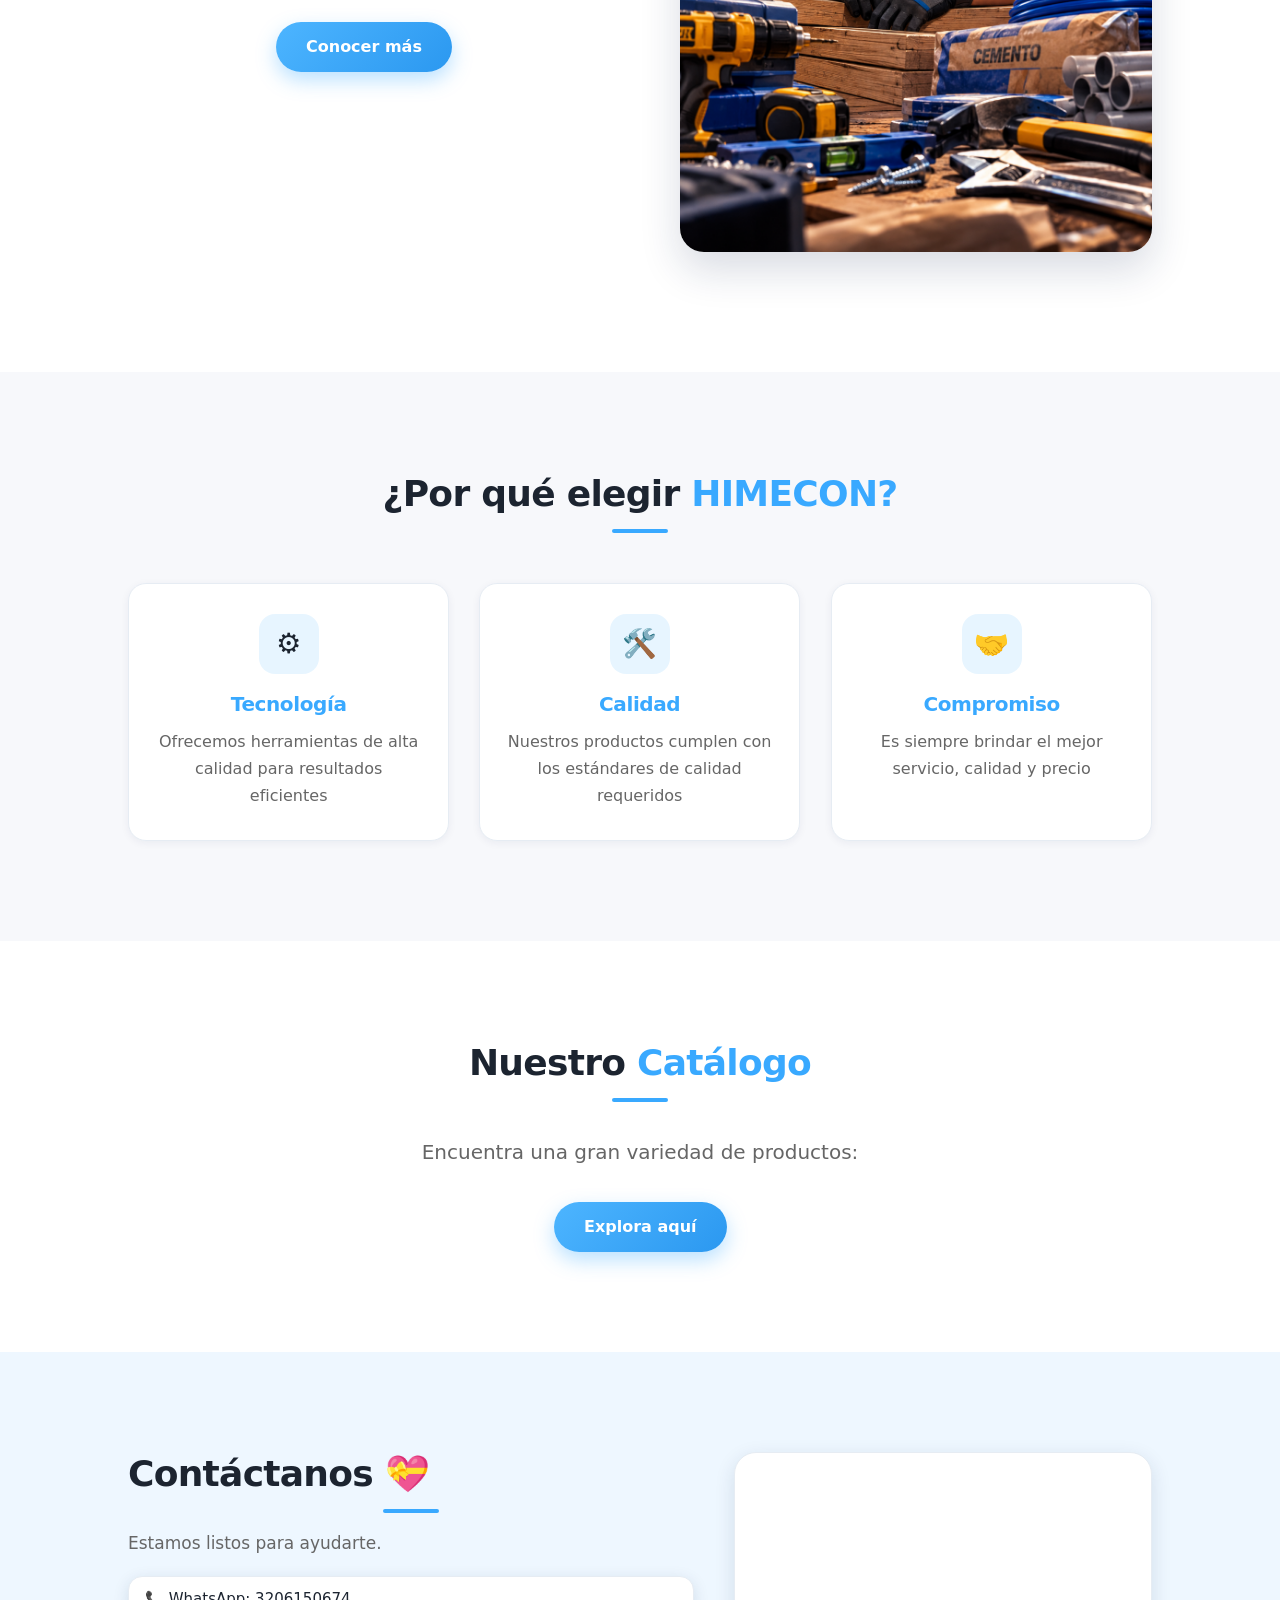
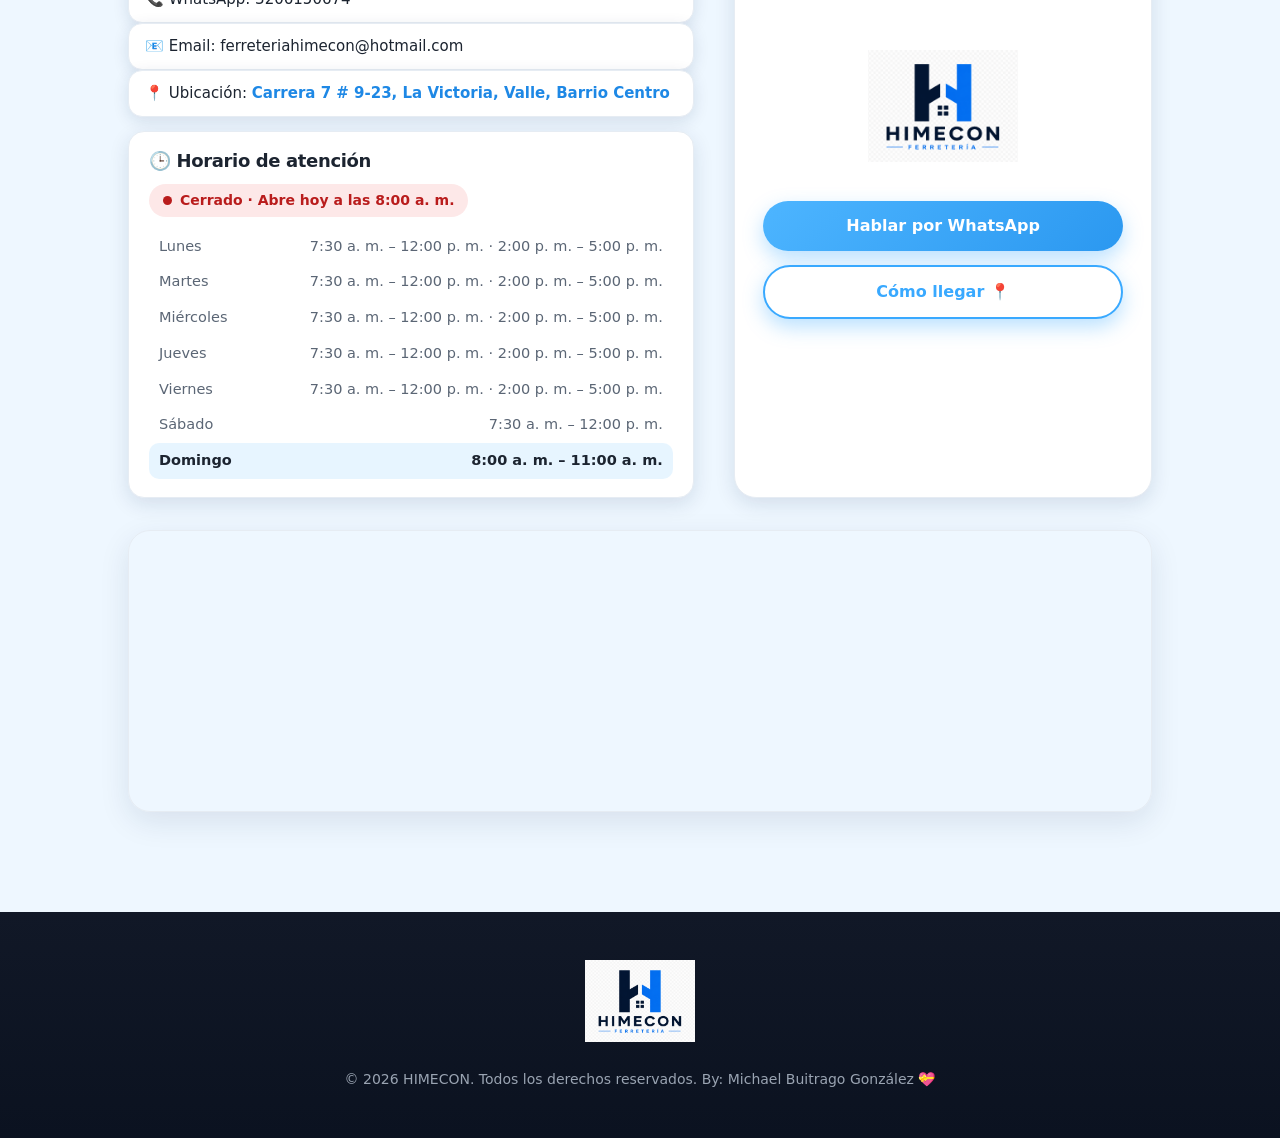
==== commit 38bc7334: "Natalia" ====
--- a/catalogo.html
+++ b/catalogo.html
@@ -93,7 +93,7 @@
             <span class="stat-texto">Años de experiencia</span>
         </div>
         <div class="stat">
-            <span class="stat-numero" data-target="5000" data-prefijo="+">+</span>
+            <span class="stat-numero" data-target="5150" data-prefijo="+">+5150</span>
             <span class="stat-texto">Productos en el catálogo</span>
         </div>
         <div class="stat">
--- a/css/style.css
+++ b/css/style.css
@@ -1251,9 +1251,6 @@
 .icono:hover { transform: none; }
 .card h3 { font-size: 20px; }
 
-/* ---- Contacto: datos en tarjetitas ---- */
-.contacto-texto h2::after { margin: 14px 0 0; }
-.datos { display: grid; gap: 10px; margin-top: 18px; width: 100%; max-width: 520px; }
 .datos p {
     background: #fff;
     border: 1px solid var(--borde);
@@ -1263,7 +1260,8 @@
     line-height: 1.4;
     text-align: left;
     color: var(--texto);
-    box-shadow: var(--sombra-sm);
+    /* Sombra más marcada para que no se combine en modo claro */
+    box-shadow: 0 4px 16px rgba(20, 40, 80, 0.12);
     overflow-wrap: anywhere;
 }
 body.modo-oscuro .datos p { background: #1e1e1e; border-color: #333; }
@@ -2111,3 +2109,7 @@
     .horario-lista li span:first-child,
     .horario-lista li span:last-child { max-width: 100%; text-align: left; flex: none; }
 }
+.horario-contacto,
+.contacto-boton {
+    box-shadow: 0 6px 20px rgba(20, 40, 80, 0.12);
+}
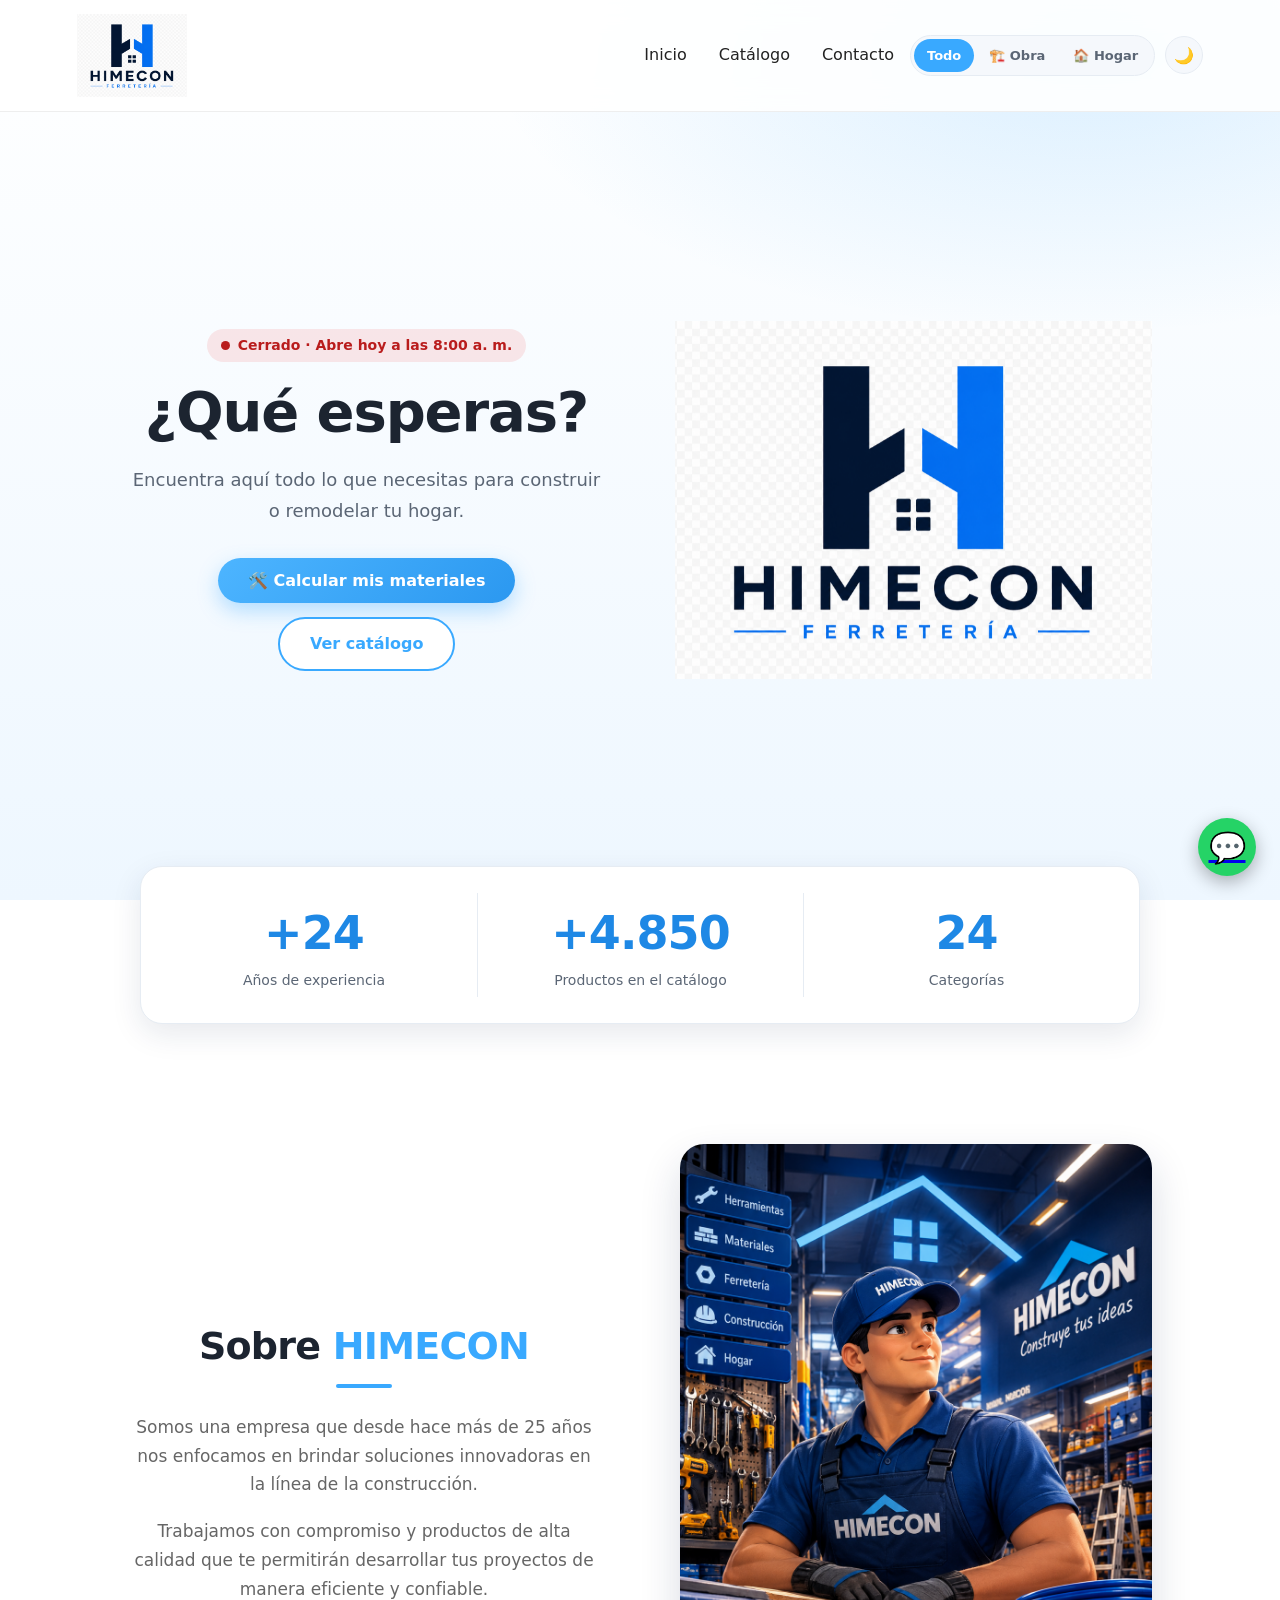
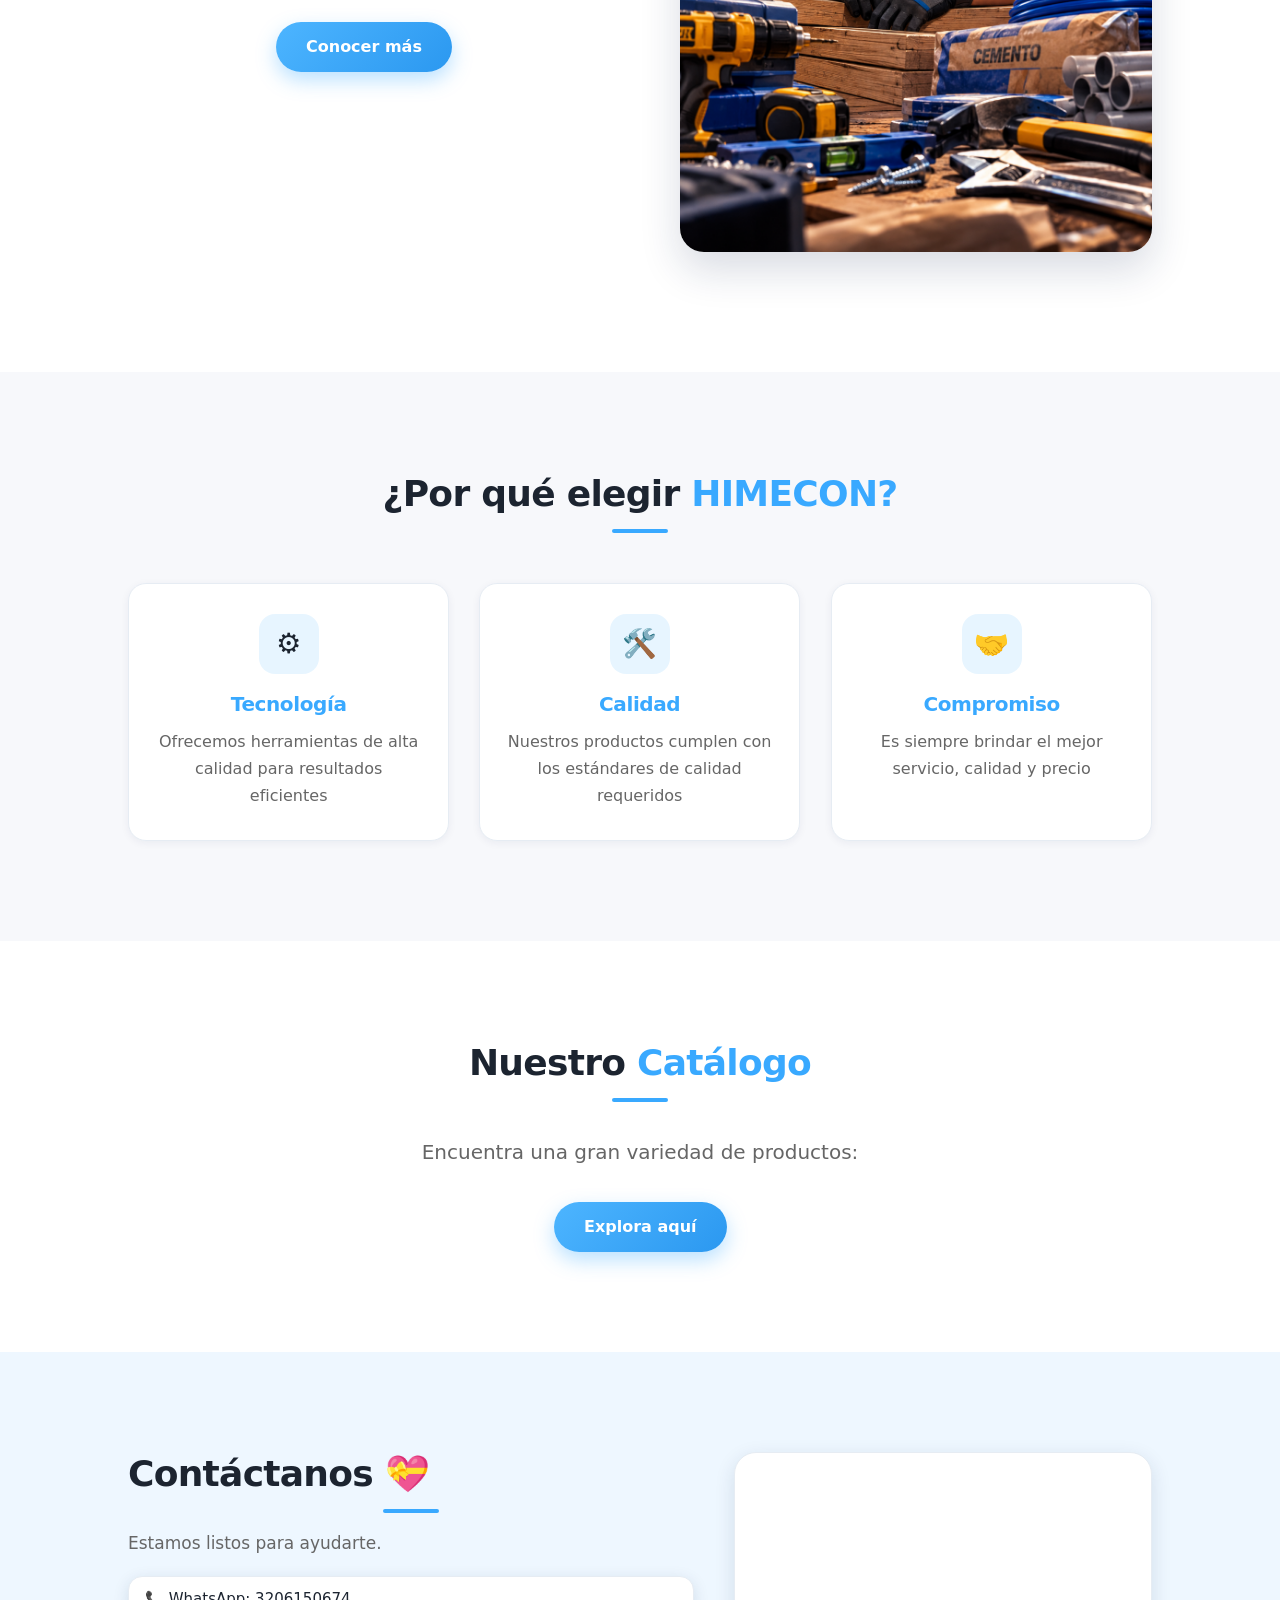
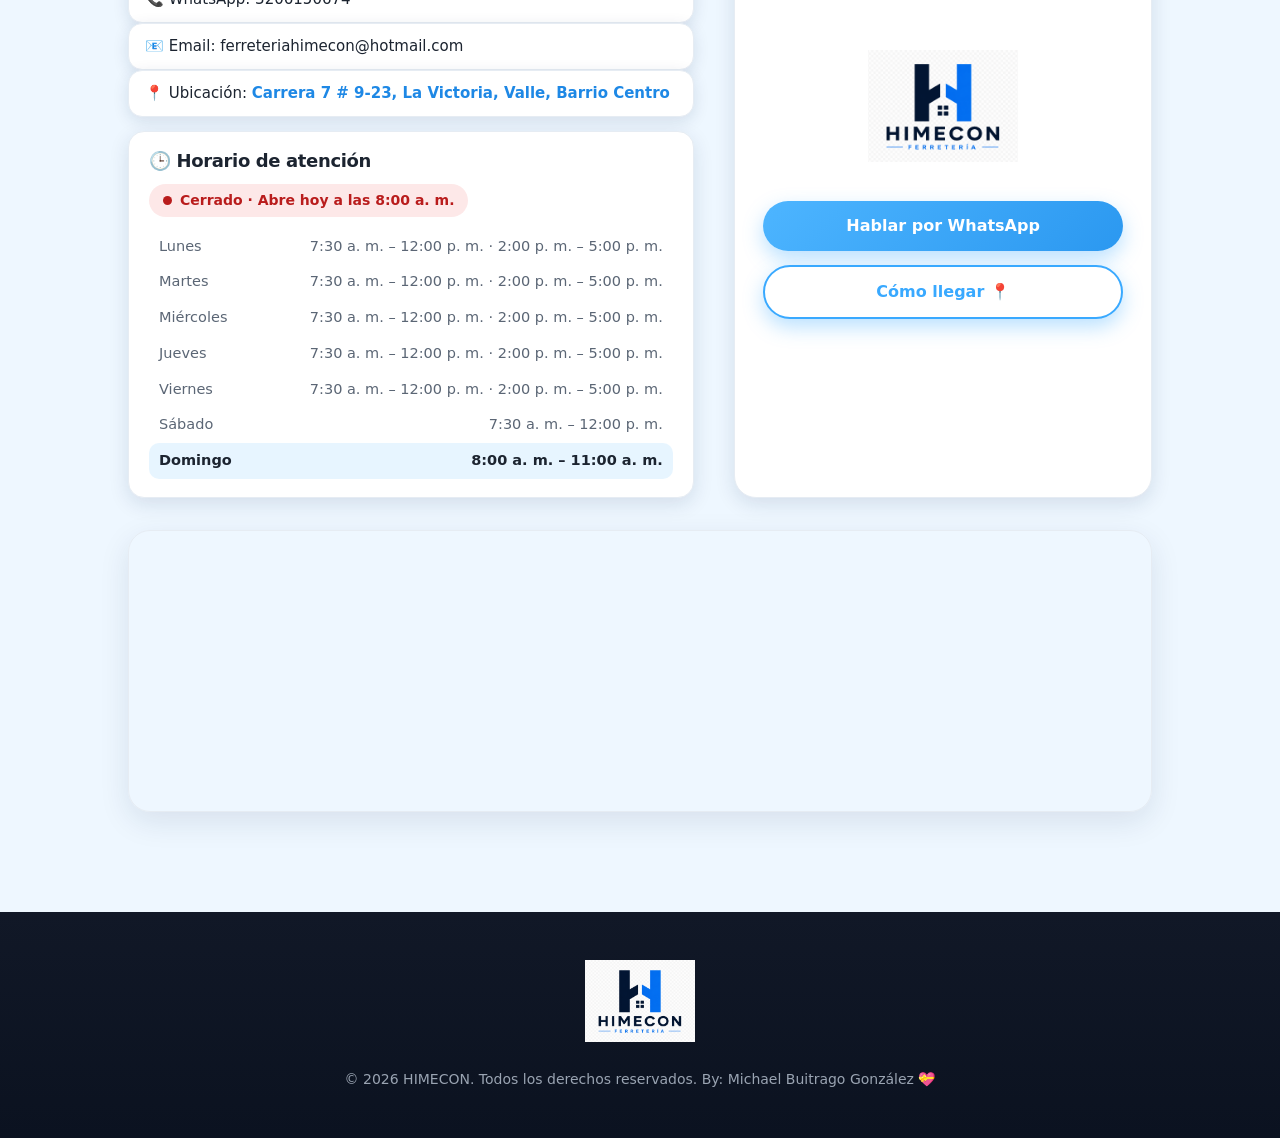
==== commit 83fc5f44: "Natalia" ====
--- a/catalogo.html
+++ b/catalogo.html
@@ -13,8 +13,9 @@
     <meta property="og:title" content="Catálogo | Himecon">
     <meta property="og:description" content="Encuentra todo para construir o remodelar tu hogar. Ferretería Himecon, La Victoria, Valle del Cauca.">
     <meta property="og:url" content="https://michaelbuitragogonzalez-cpu.github.io/FerreteriaHimecon/catalogo.html">
-    <meta property="og:image" content="https://michaelbuitragogonzalez-cpu.github.io/FerreteriaHimecon/img/logo.png">
-    <meta property="og:image:alt" content="Logo de Ferretería Himecon">
+    <meta property="og:image" content="https://michaelbuitragogonzalez-cpu.github.io/FerreteriaHimecon/img/og-himecon.png">
+    <meta property="og:image:width" content="1200">
+    <meta property="og:image:height" content="630">
     <meta name="twitter:card" content="summary">
 
     <!-- Datos para Google: qué eres y dónde quedas -->
@@ -40,6 +41,7 @@
     <link rel="stylesheet" href="css/style.css">
     <link rel="stylesheet" href="css/extras.css">
     <link rel="stylesheet" href="css/movil.css">
+    <link rel="stylesheet" href="css/pulido.css">
 </head>
 
 <body>
@@ -230,6 +232,7 @@
 
 <script src="script.js" defer></script>
 <script src="extras.js" defer></script>
+<script src="pulido.js"></script>
 
 </body>
 </html>
--- a/css/pulido.css
+++ b/css/pulido.css
@@ -0,0 +1,176 @@
+/* =========================================================
+   HIMECON - PULIDO (pulido.css)
+   Va DESPUÉS de style.css, extras.css y movil.css.
+   ========================================================= */
+
+/* ---------- Esqueletos de carga (shimmer) ---------- */
+.producto-esqueleto {
+    display: grid;
+    gap: 14px;
+    padding: 20px;
+    background: #fff;
+    border-radius: 22px;
+    box-shadow: 0 15px 35px rgba(0, 0, 0, .08);
+}
+.esq,
+.producto img.img-cargando {
+    background: linear-gradient(100deg, #eef2f7 30%, #f8fafc 50%, #eef2f7 70%);
+    background-size: 300% 100%;
+    animation: puBrillo 1.4s linear infinite;
+}
+.esq { border-radius: 12px; }
+.esq-img { height: 190px; }
+.esq-linea { height: 16px; }
+.esq-linea.corta { width: 60%; justify-self: center; }
+.esq-boton { height: 42px; border-radius: 50px; }
+.producto img.img-cargando { border-radius: 14px; }
+@keyframes puBrillo {
+    from { background-position: 100% 0; }
+    to   { background-position: -100% 0; }
+}
+
+body.modo-oscuro .producto-esqueleto { background: #1e1e1e; box-shadow: none; }
+body.modo-oscuro .esq,
+body.modo-oscuro .producto img.img-cargando {
+    background: linear-gradient(100deg, #262626 30%, #333 50%, #262626 70%);
+    background-size: 300% 100%;
+}
+
+/* ---------- Aparecer al hacer scroll ---------- */
+.pu-rv {
+    opacity: 0;
+    transform: translateY(28px);
+    transition: opacity .7s ease, transform .7s ease;
+}
+.pu-rv.pu-visible { opacity: 1; transform: none; }
+.producto.pu-oculto { opacity: 0; }
+
+/* ---------- Corazón y compartir en cada tarjeta ---------- */
+.producto { position: relative; }
+.pu-acciones {
+    position: absolute;
+    top: 10px;
+    right: 10px;
+    z-index: 2;
+    display: flex;
+    flex-direction: column;
+    gap: 8px;
+}
+.pu-btn {
+    width: 38px;
+    height: 38px;
+    display: grid;
+    place-items: center;
+    padding: 0;
+    border: 1px solid var(--borde, #e6ecf3);
+    border-radius: 50%;
+    background: rgba(255, 255, 255, .95);
+    color: #5b6675;
+    box-shadow: 0 4px 12px rgba(20, 40, 80, .12);
+    cursor: pointer;
+    transition: transform .2s ease, color .2s ease, background .2s ease;
+}
+.pu-btn svg { fill: none; stroke: currentColor; stroke-width: 2; stroke-linejoin: round; }
+.pu-compartir svg { fill: currentColor; stroke: none; }
+.pu-btn:hover { transform: scale(1.1); }
+.pu-fav:hover { color: #e0245e; }
+.pu-compartir:hover { color: #14803f; background: #e8f9ef; }
+.pu-fav.activo { color: #e0245e; border-color: #f4b3c6; }
+.pu-fav.activo svg { fill: #e0245e; stroke: #e0245e; animation: puLatido .35s ease; }
+@keyframes puLatido { 40% { transform: scale(1.35); } }
+
+body.modo-oscuro .pu-btn { background: rgba(38, 38, 38, .95); border-color: #3a3a3a; color: #b5bcc6; }
+body.modo-oscuro .pu-compartir:hover { background: rgba(37, 211, 102, .18); color: #6ee79f; }
+
+/* ---------- Botón "Mis favoritos" ---------- */
+.calc-banda .pu-favs {
+    margin-left: 10px;
+    background: #fff;
+    color: #e0245e;
+    border: 2px solid #e0245e;
+    box-shadow: none;
+}
+.calc-banda .pu-favs:hover { background: #fde8ef; }
+.calc-banda .pu-favs.activo { background: #e0245e; color: #fff; }
+body.modo-oscuro .calc-banda .pu-favs { background: transparent; }
+body.modo-oscuro .calc-banda .pu-favs.activo { background: #e0245e; }
+
+.pu-vacio {
+    grid-column: 1 / -1;
+    text-align: center;
+    color: #666;
+    padding: 30px 10px;
+}
+body.modo-oscuro .pu-vacio { color: #b5bcc6; }
+
+/* ---------- Aviso corto (toast) ---------- */
+#pu-toast {
+    position: fixed;
+    left: 50%;
+    bottom: 90px;
+    z-index: 3500;
+    padding: 10px 18px;
+    border-radius: 50px;
+    background: #1c2430;
+    color: #fff;
+    font-size: 14px;
+    font-weight: 600;
+    opacity: 0;
+    pointer-events: none;
+    transform: translate(-50%, 10px);
+    transition: opacity .25s ease, transform .25s ease;
+}
+#pu-toast.visible { opacity: 1; transform: translate(-50%, 0); }
+
+/* ---------- Sugerencias del buscador ---------- */
+.pagina-productos { position: relative; }
+#pu-sugerencias {
+    position: absolute;
+    z-index: 60;
+    max-height: 330px;
+    overflow-y: auto;
+    margin: 0;
+    padding: 6px;
+    list-style: none;
+    text-align: left;
+    background: #fff;
+    border: 1px solid var(--borde, #e6ecf3);
+    border-radius: 16px;
+    box-shadow: var(--sombra-lg, 0 18px 40px rgba(20, 40, 80, .16));
+}
+#pu-sugerencias[hidden] { display: none; }
+#pu-sugerencias li {
+    padding: 10px 12px;
+    border-radius: 10px;
+    font-size: 15px;
+    line-height: 1.35;
+    color: var(--texto, #1c2430);
+    cursor: pointer;
+}
+#pu-sugerencias li[data-nombre]:hover,
+#pu-sugerencias li.activo { background: rgba(57, 169, 255, .14); }
+#pu-sugerencias li.pu-sug-titulo {
+    cursor: default;
+    padding: 6px 12px 4px;
+    font-size: 12.5px;
+    font-weight: 700;
+    color: var(--gris, #5b6675);
+}
+body.modo-oscuro #pu-sugerencias { background: #1e1e1e; border-color: #333; }
+body.modo-oscuro #pu-sugerencias li { color: #e6e6e6; }
+body.modo-oscuro #pu-sugerencias li.pu-sug-titulo { color: #b5bcc6; }
+
+@media (max-width: 520px) {
+    .pu-btn { width: 34px; height: 34px; }
+    .calc-banda .pu-favs { margin: 10px 0 0; }
+    #pu-toast { bottom: 80px; }
+}
+
+/* ---------- Menos movimiento ---------- */
+@media (prefers-reduced-motion: reduce) {
+    .esq, .producto img.img-cargando { animation: none; }
+    .pu-rv { opacity: 1; transform: none; transition: none; }
+    .producto.pu-oculto { opacity: 1; }
+    .pu-fav.activo svg { animation: none; }
+    .pu-btn, #pu-toast { transition: none; }
+}
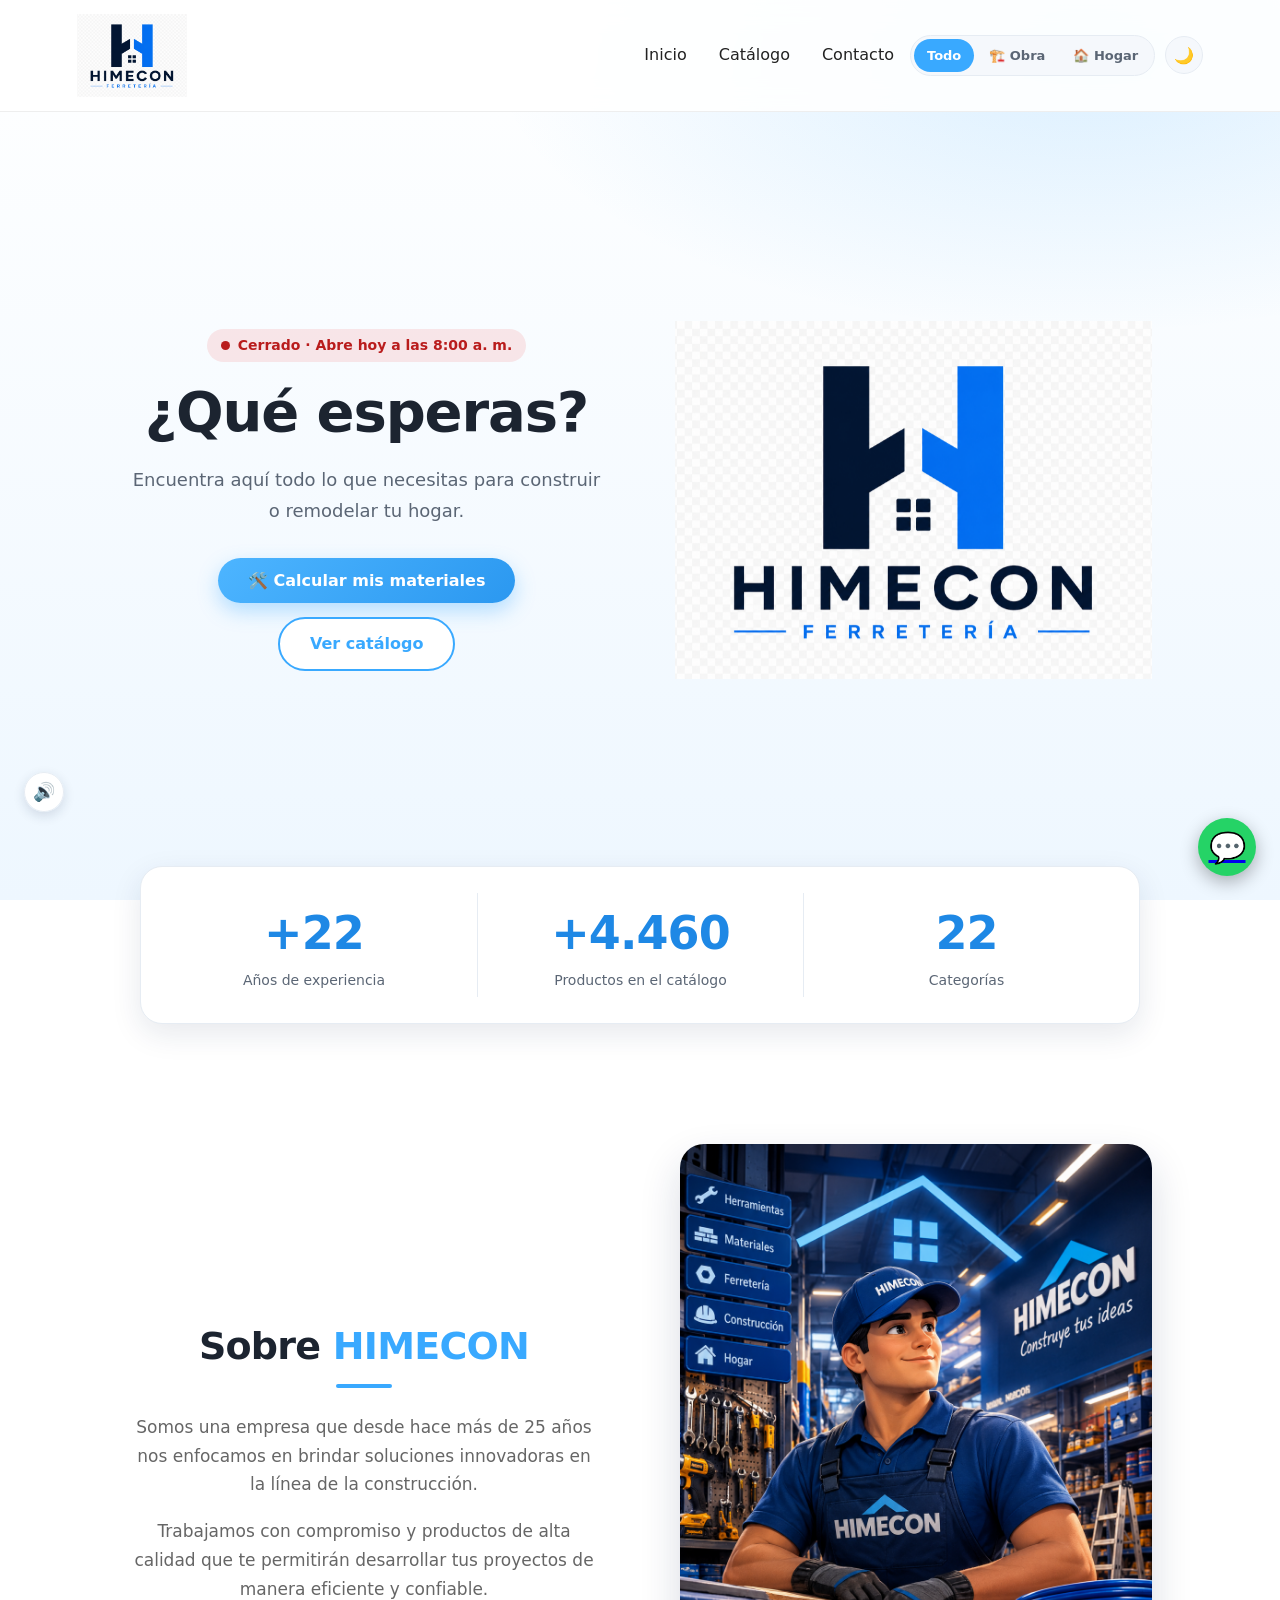
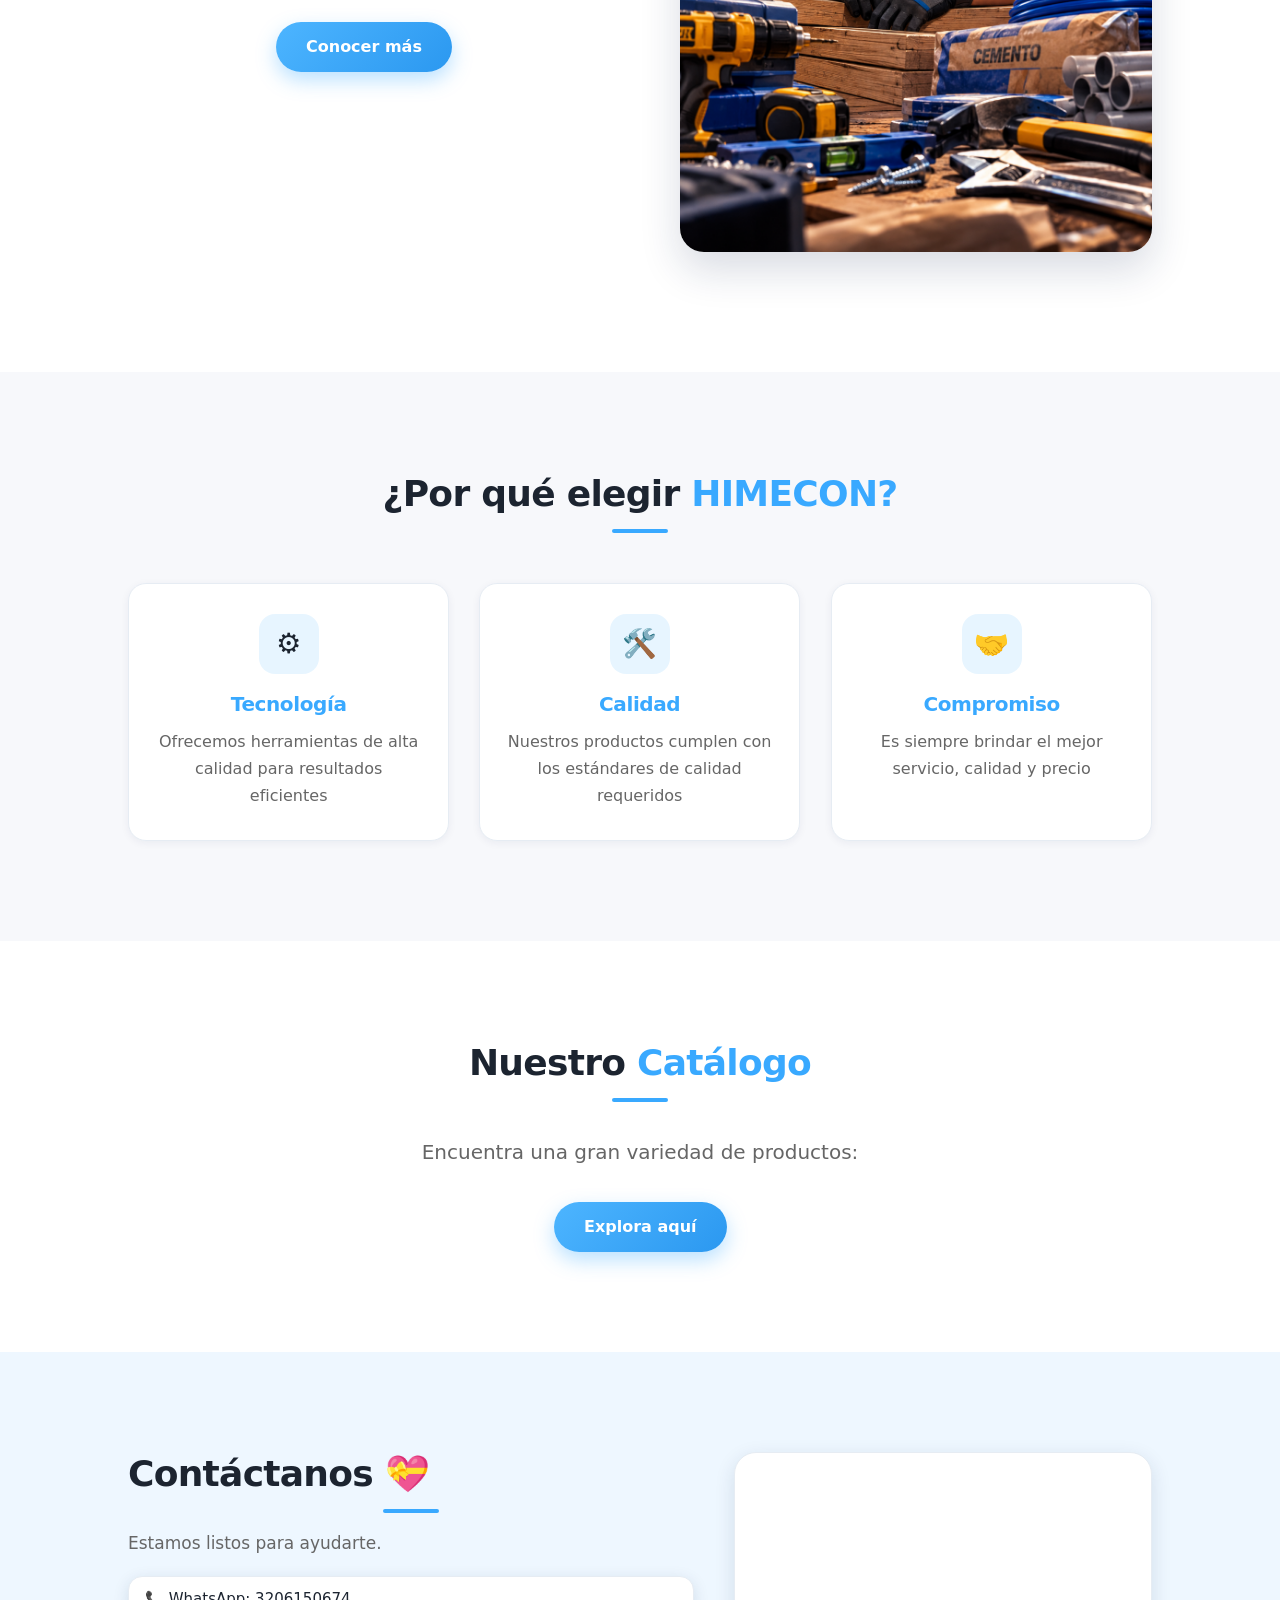
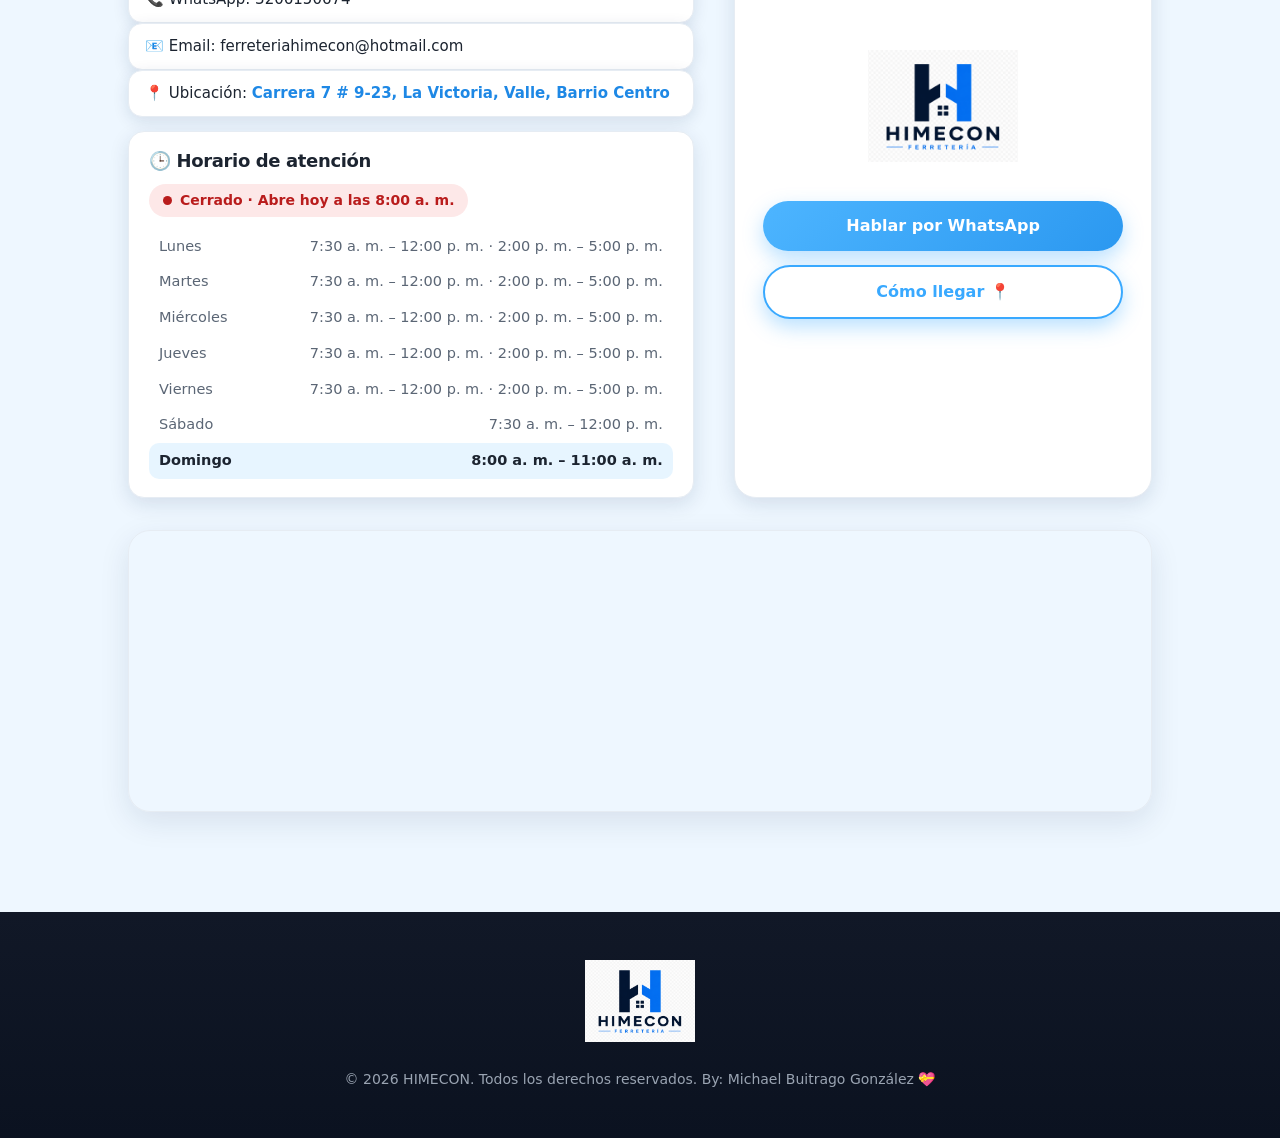
==== commit 43fdb71b: "Hola" ====
--- a/catalogo.html
+++ b/catalogo.html
@@ -230,10 +230,11 @@
     <img src="img/whatsapp.png" alt="WhatsApp" onerror="this.style.display='none'; this.parentElement.innerHTML='💬';">
 </a>
 
+<script src="productos-data.js" defer></script>
 <script src="script.js" defer></script>
 <script src="extras.js" defer></script>
-<script src="pulido.js"></script>
-
+<script src="tutorial.js" defer></script>
+<script src="sonidos.js" defer></script>
 </body>
 </html>
 
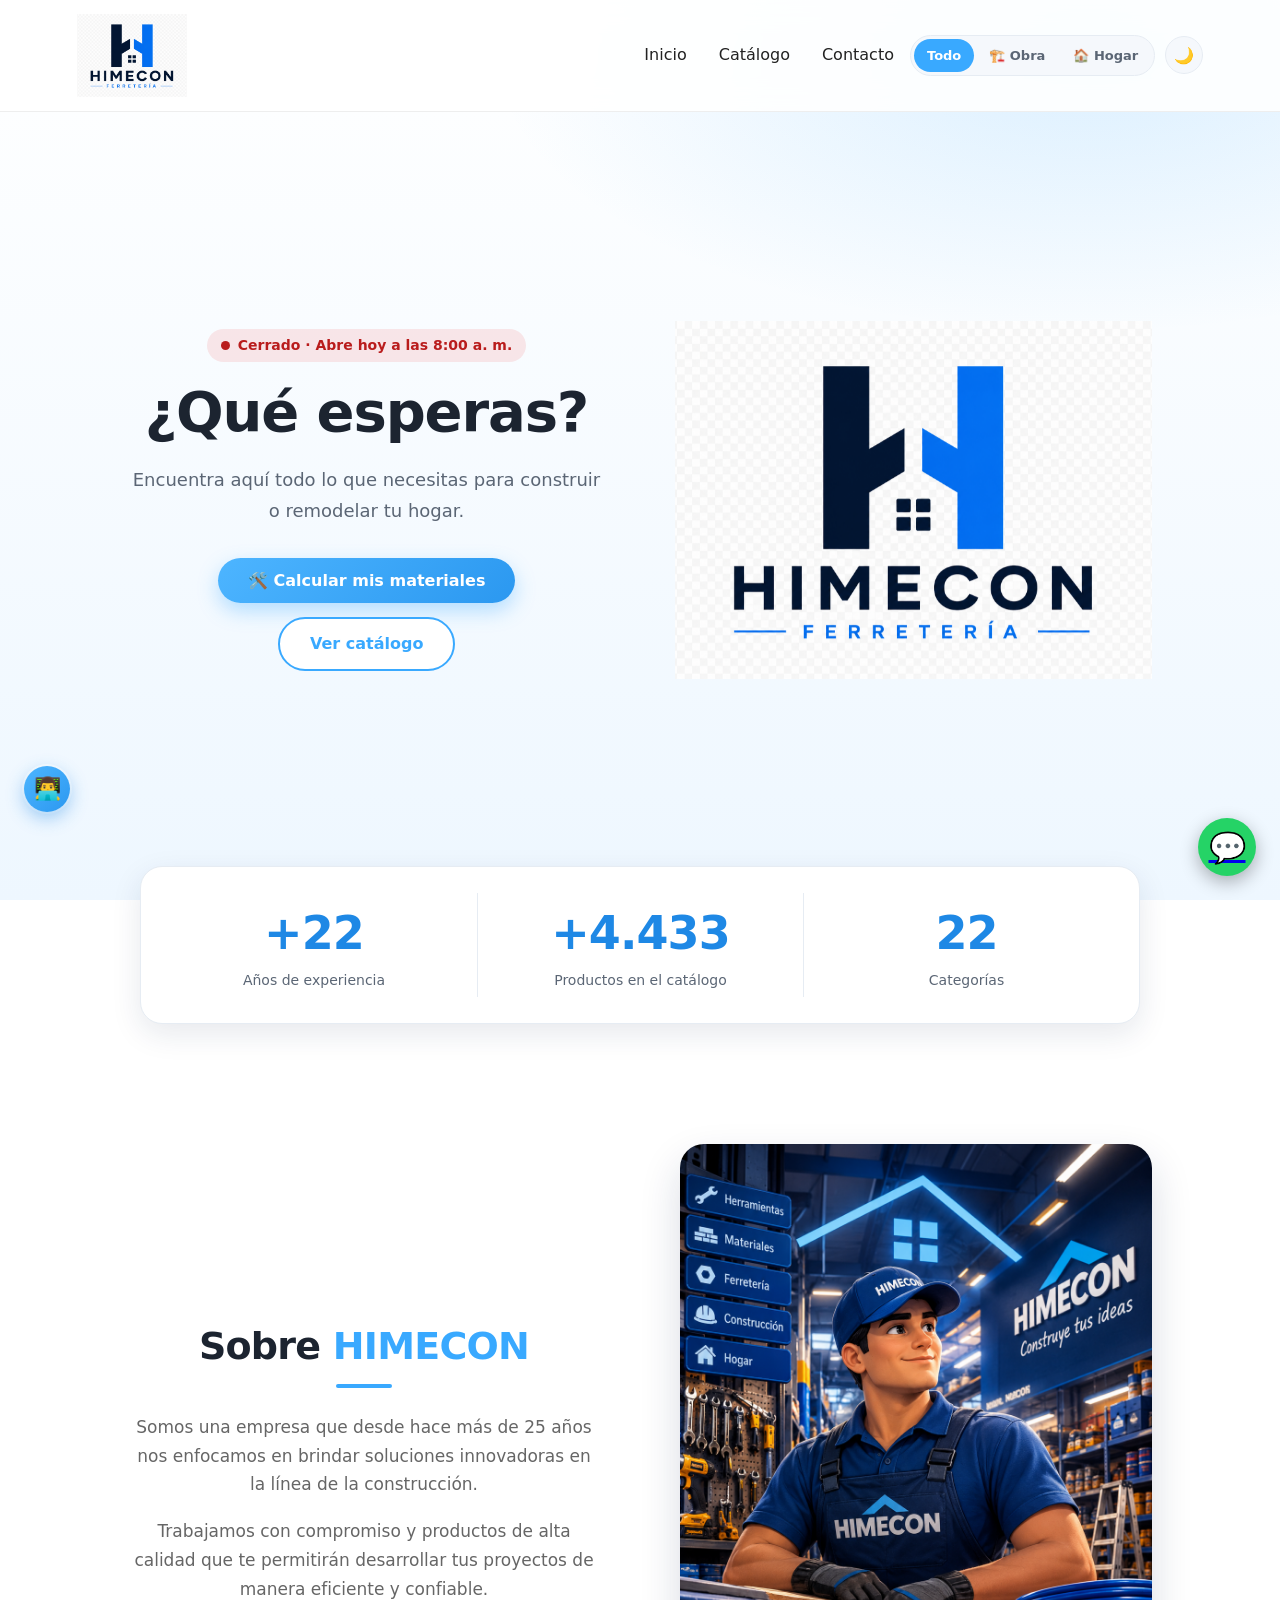
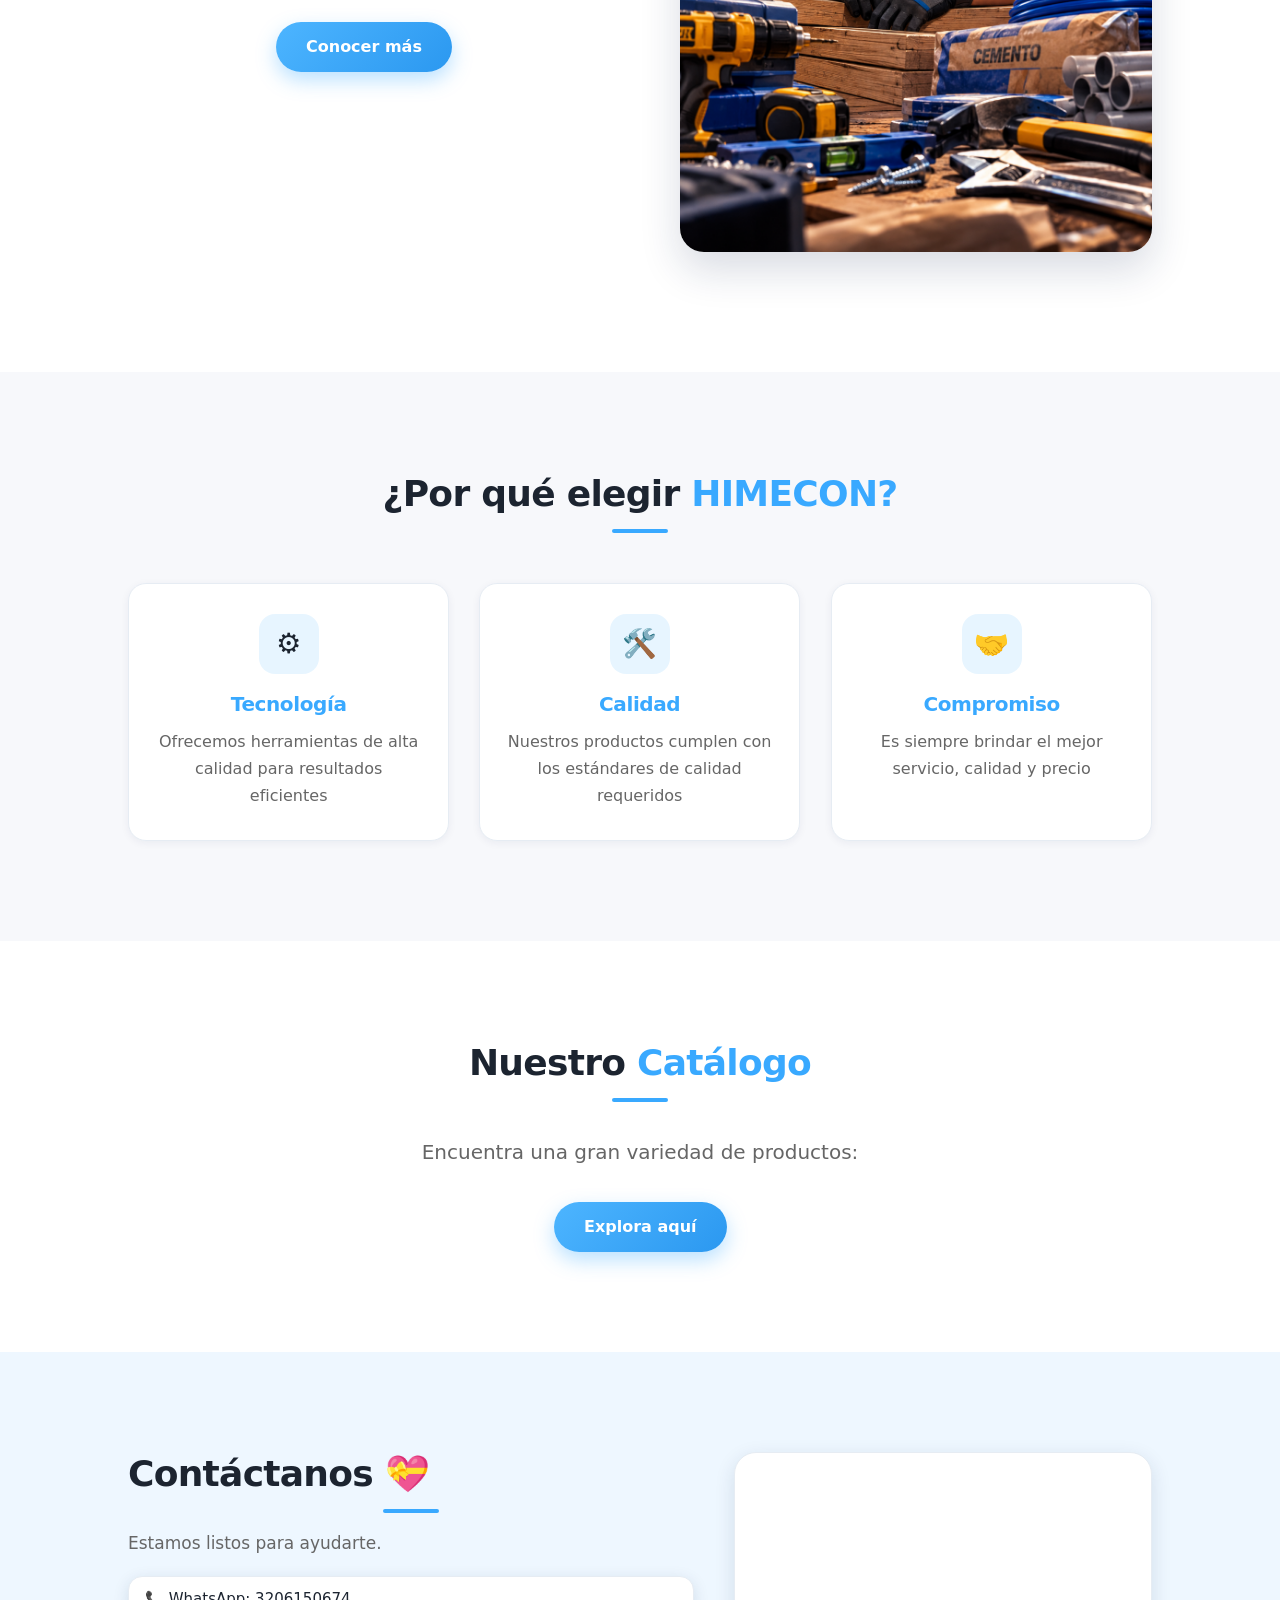
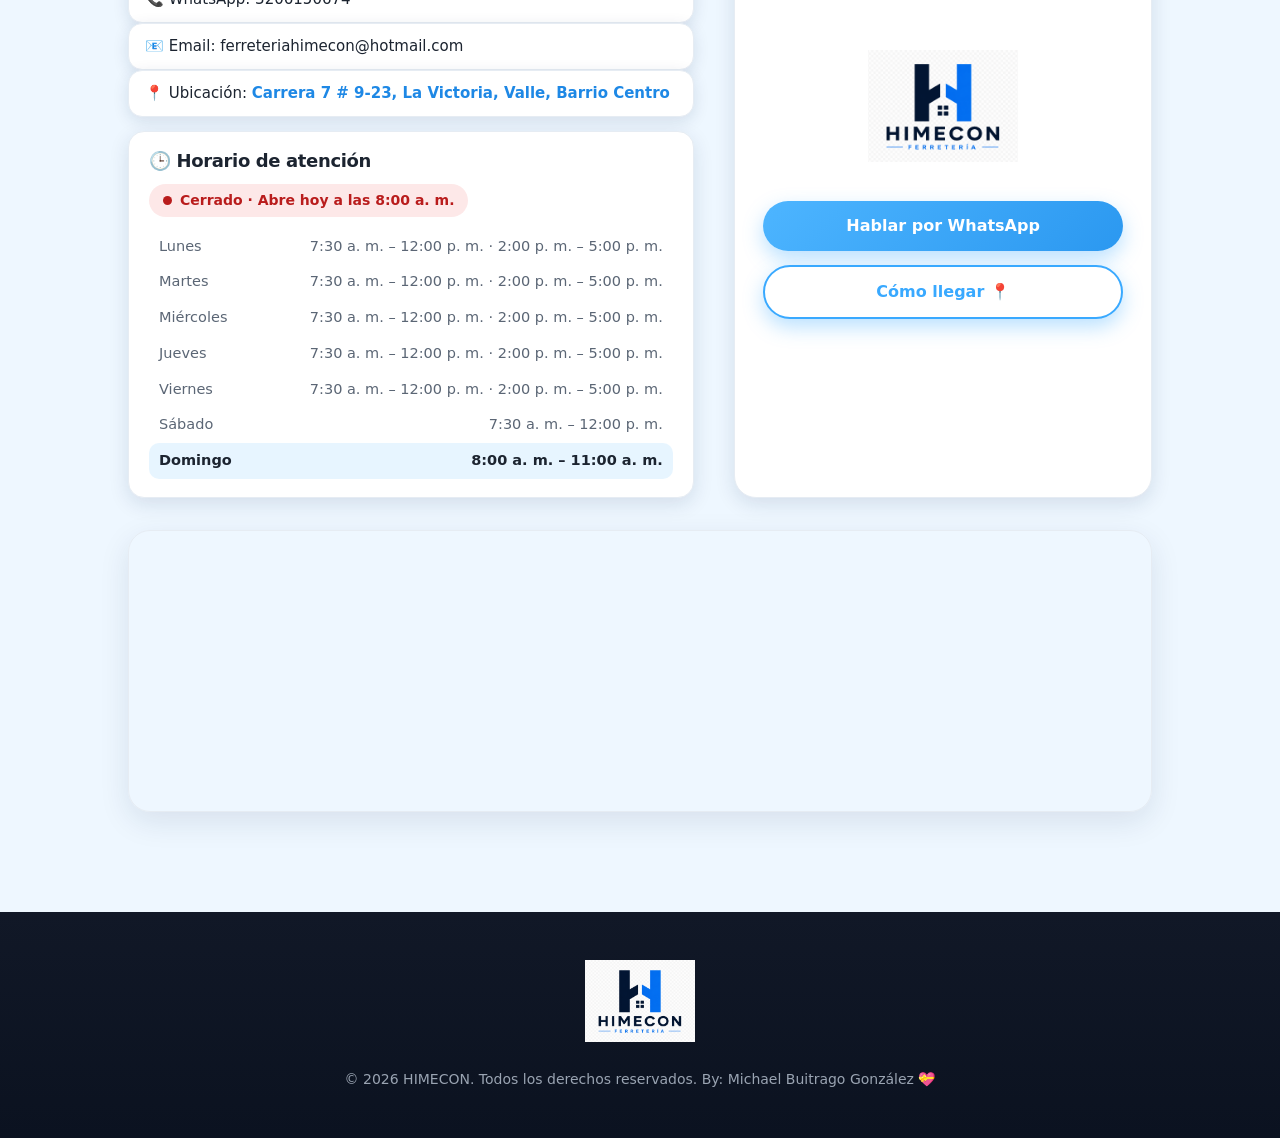
==== commit b7af0d4e: "Natalia" ====
--- a/catalogo.html
+++ b/catalogo.html
@@ -42,6 +42,7 @@
     <link rel="stylesheet" href="css/extras.css">
     <link rel="stylesheet" href="css/movil.css">
     <link rel="stylesheet" href="css/pulido.css">
+    
 </head>
 
 <body>
@@ -235,6 +236,7 @@
 <script src="extras.js" defer></script>
 <script src="tutorial.js" defer></script>
 <script src="sonidos.js" defer></script>
+<script src="creador.js" defer></script>
 </body>
 </html>
 
